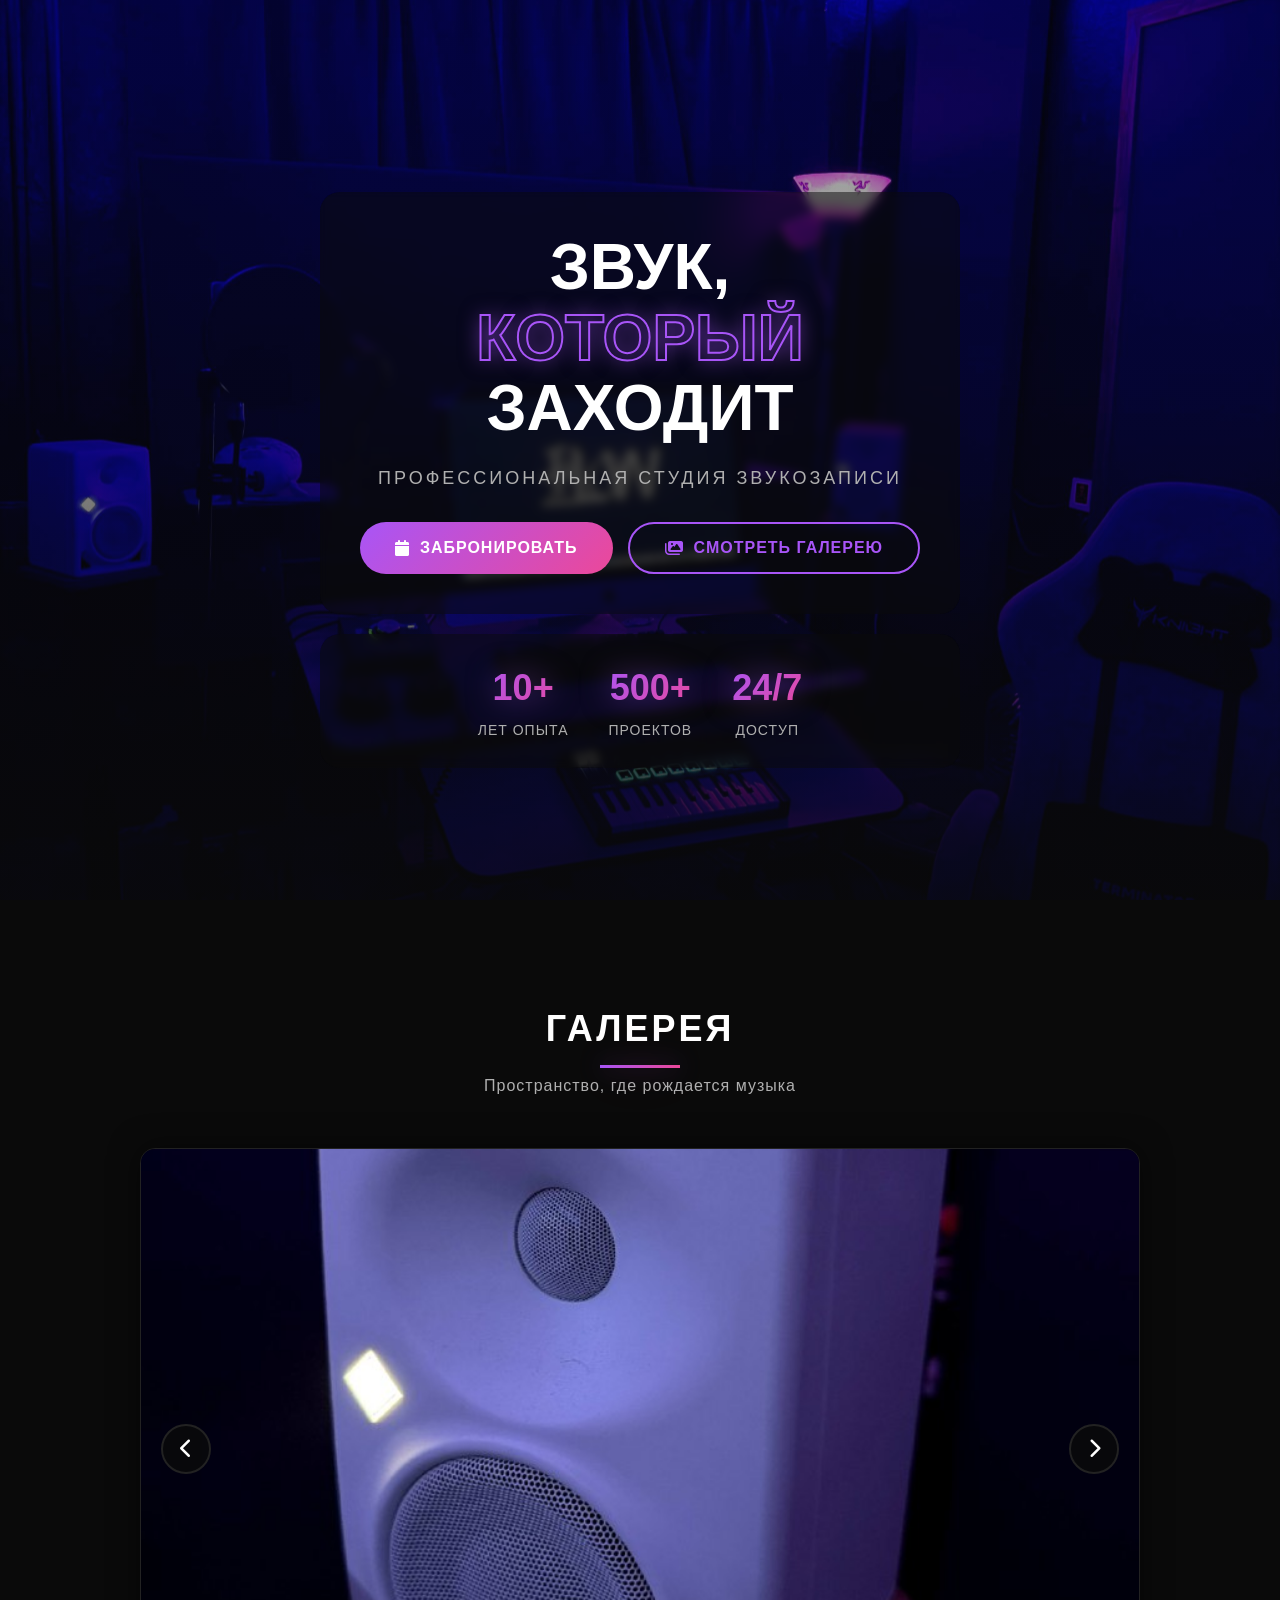
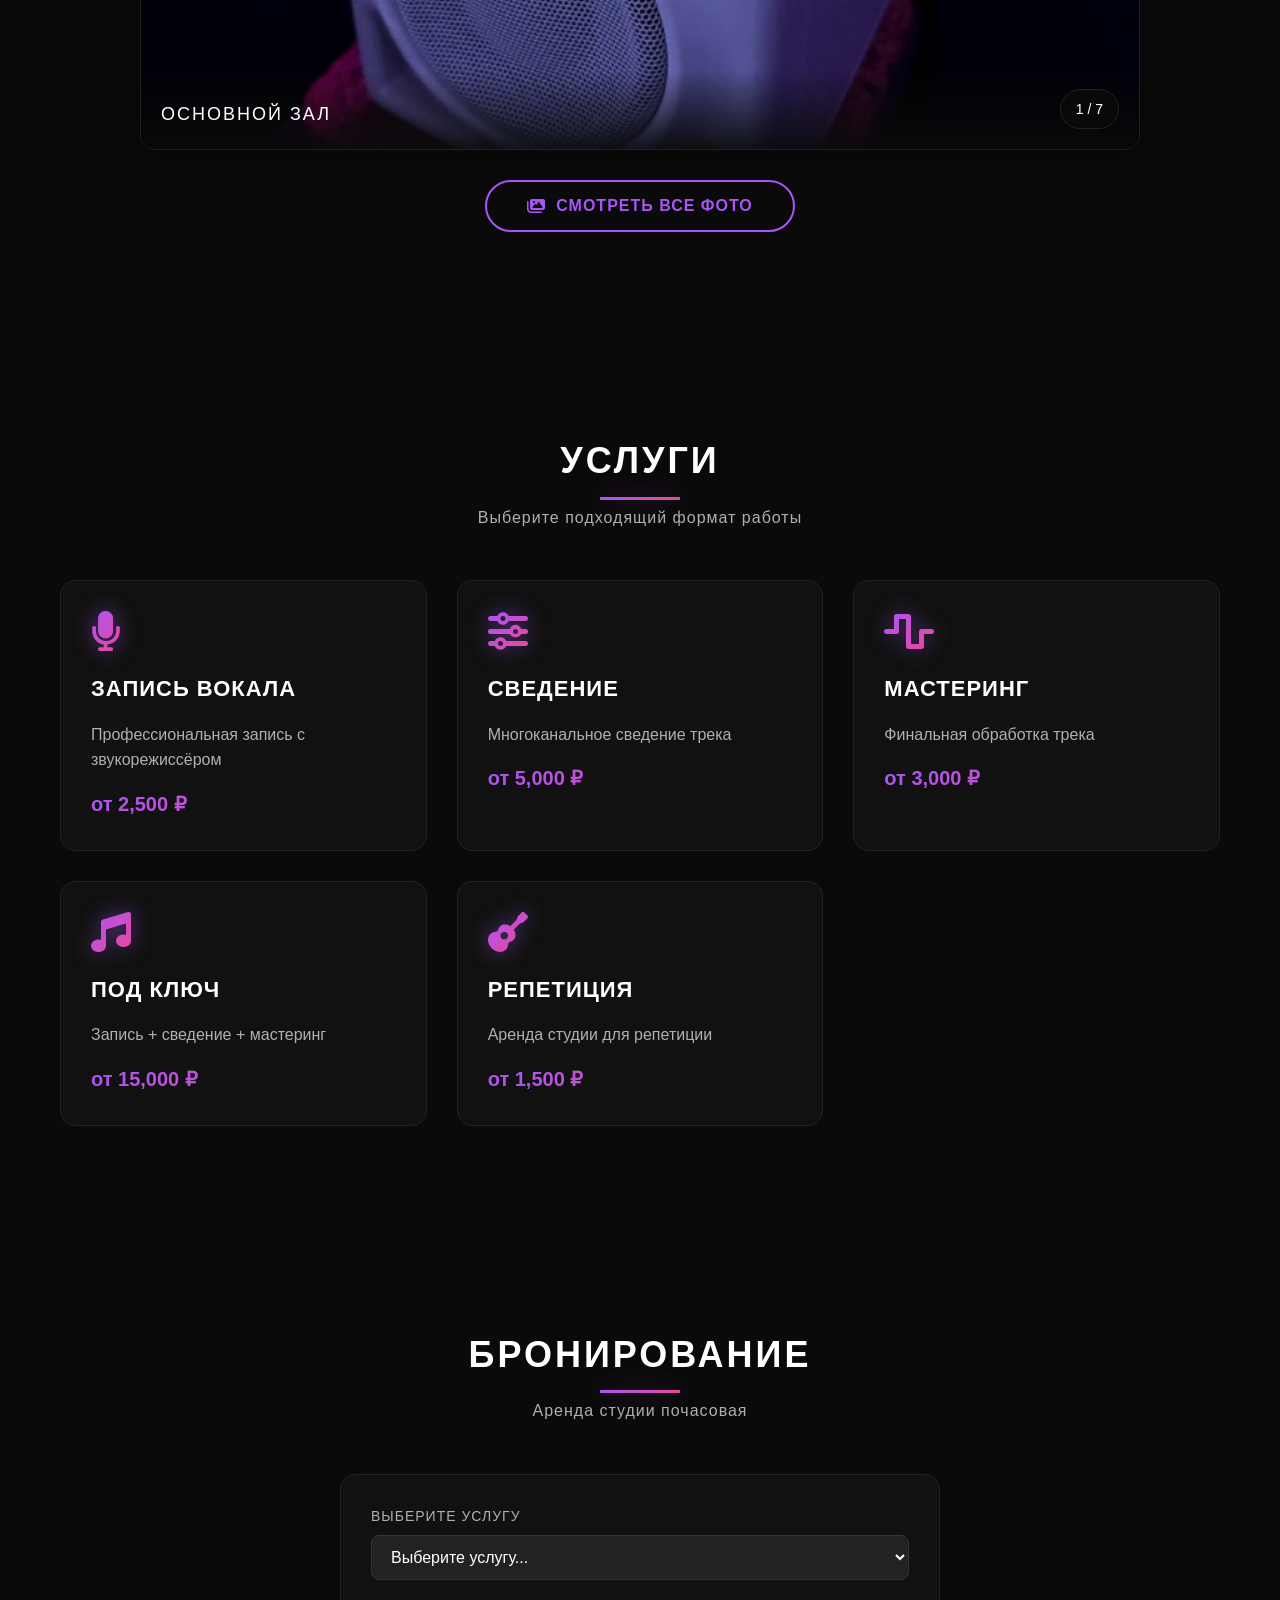
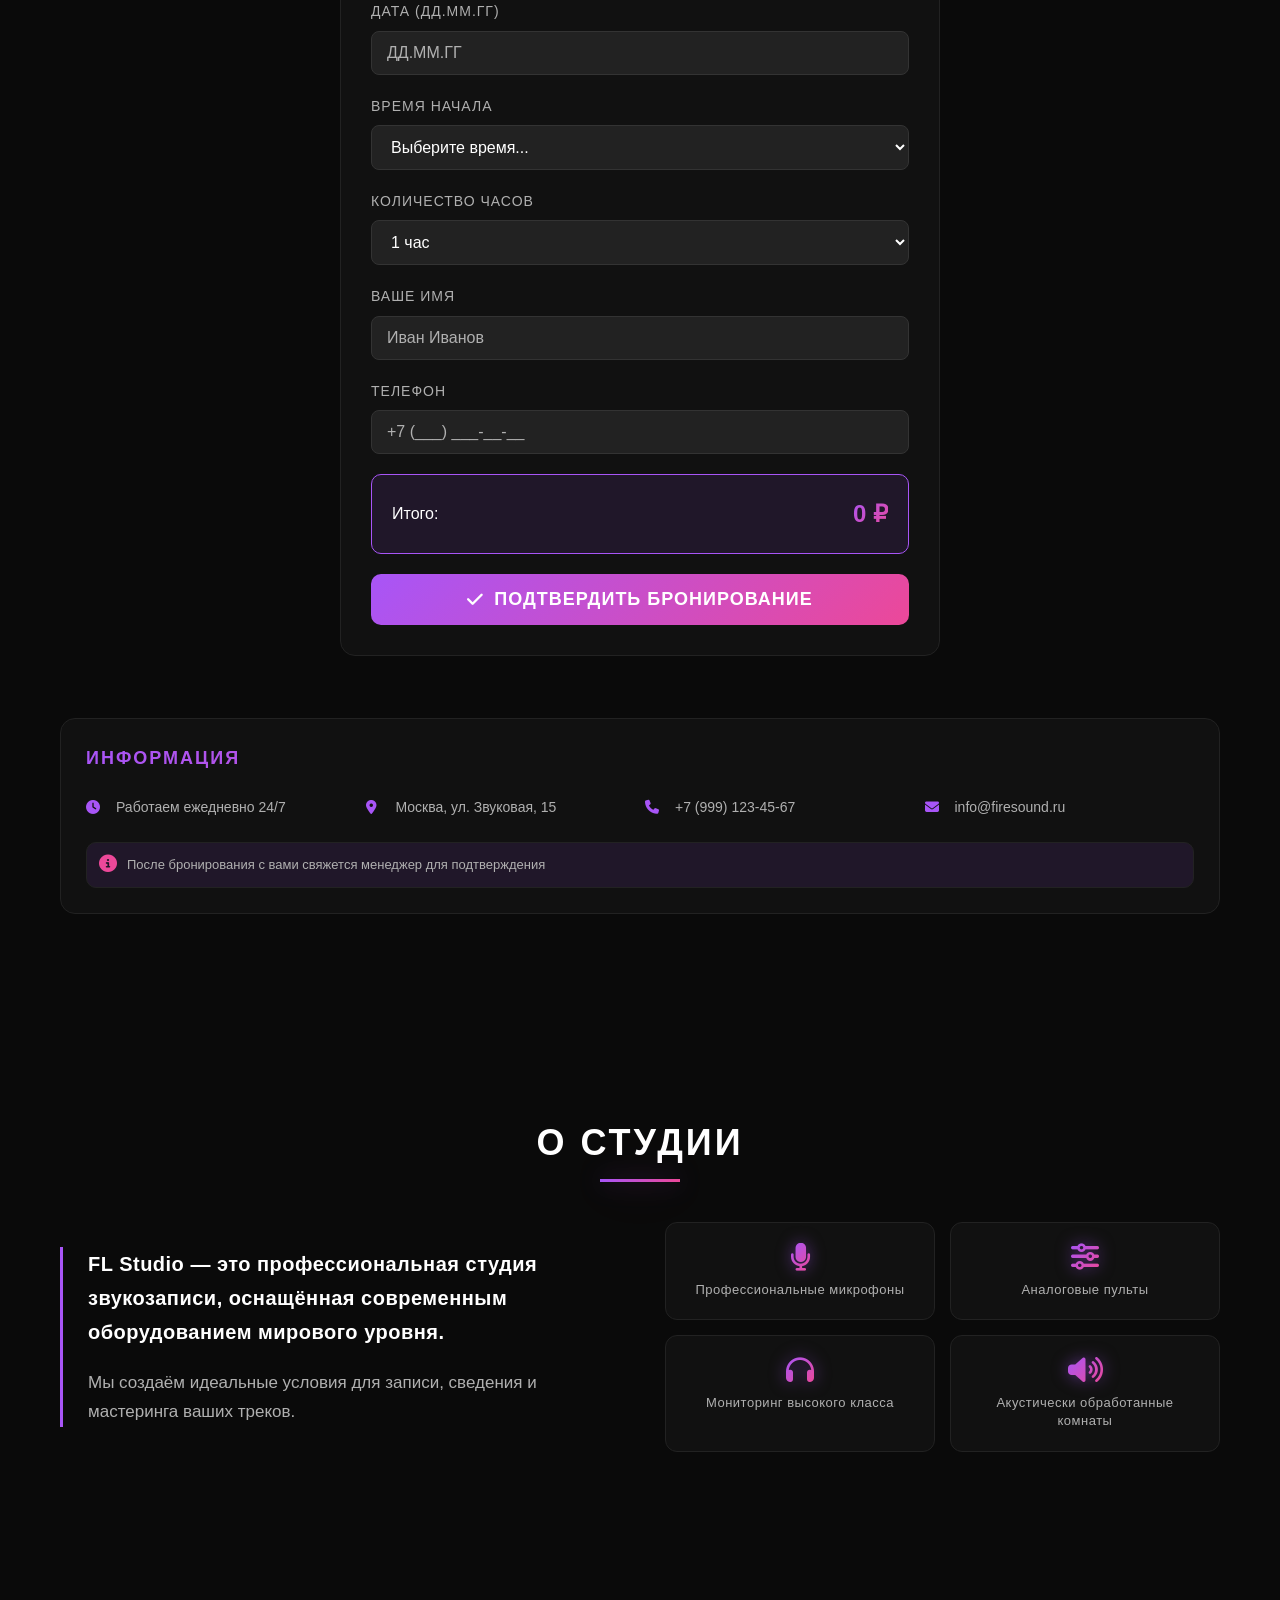
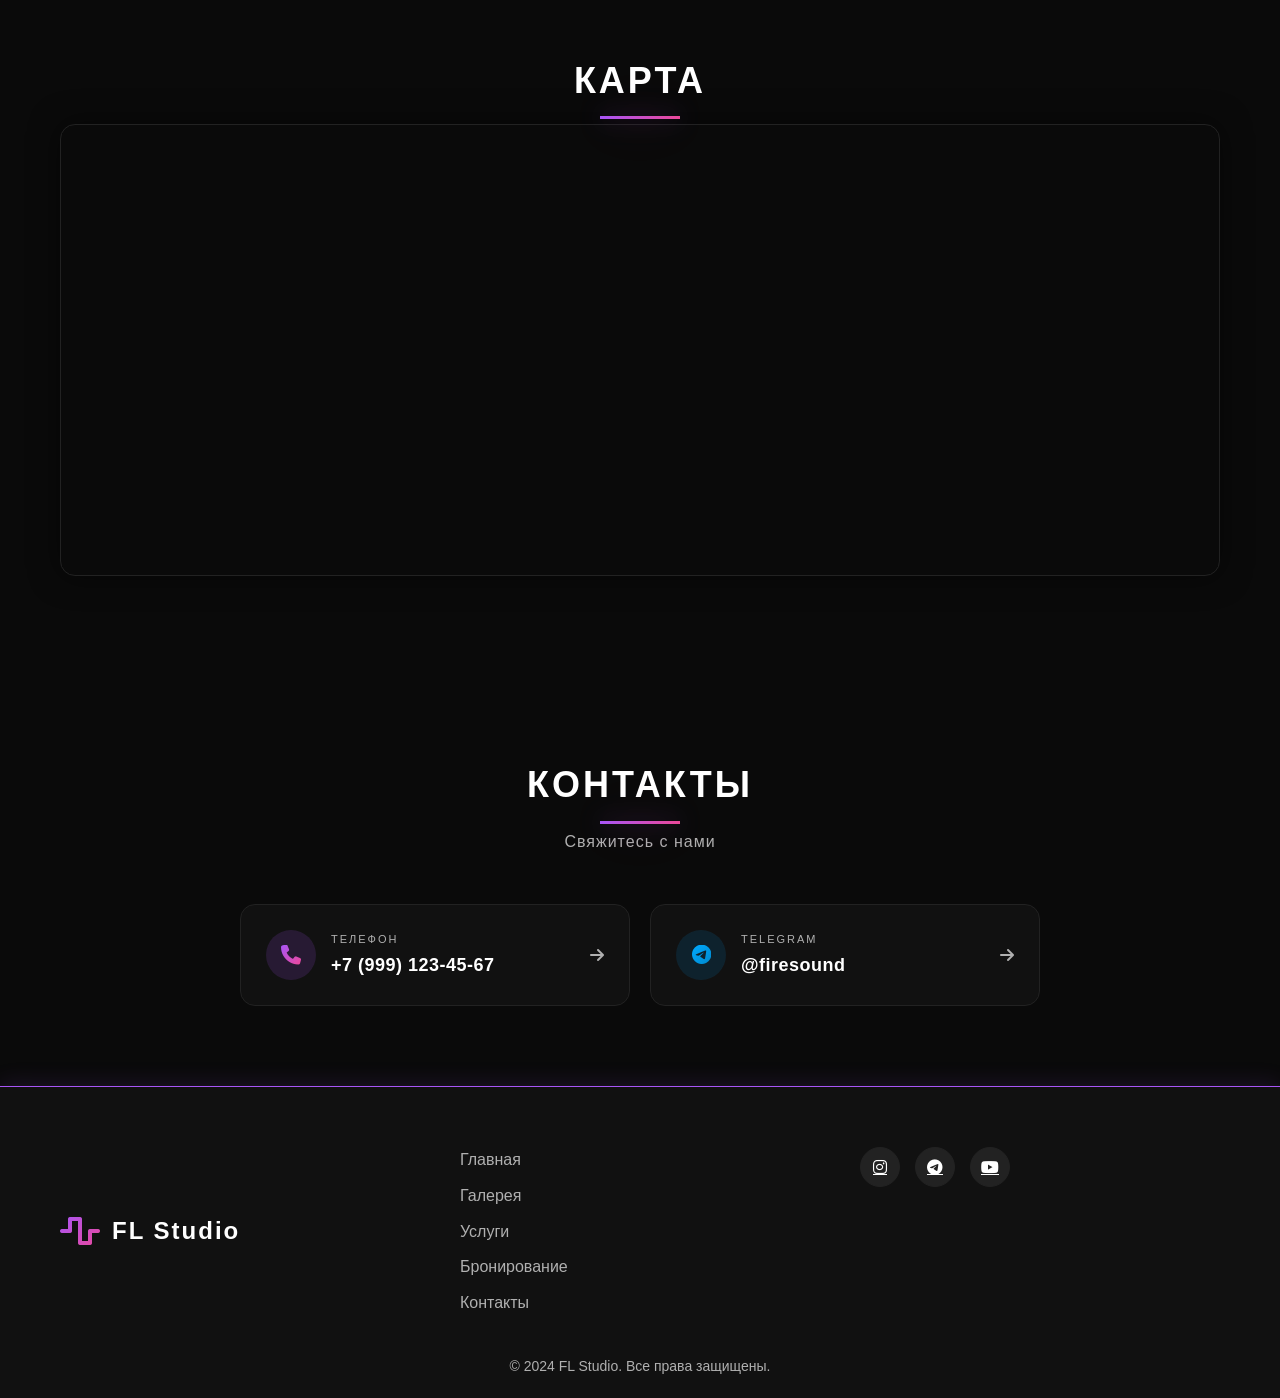
==== index.html @ ad552929 "Sep 5, 2026, 12:49 PM" ====
<!doctype html>
<html lang="ru">
  <head>
    <meta charset="UTF-8" />
    <meta
      name="viewport"
      content="width=device-width, initial-scale=1.0, maximum-scale=1.0, user-scalable=no"
    />
    <title>FL Studio — Студия звукозаписи</title>

    <!-- Font Awesome -->
    <link
      rel="stylesheet"
      href="https://cdnjs.cloudflare.com/ajax/libs/font-awesome/6.5.1/css/all.min.css"
    />

    <link rel="preconnect" href="https://fonts.googleapis.com" />
    <link rel="preconnect" href="https://fonts.gstatic.com" crossorigin />
    <link
      href="https://fonts.googleapis.com/css2?family=Russo+One&display=swap"
      rel="stylesheet"
    />

    <!-- Styles -->
    <link rel="stylesheet" href="css/style.css" />

    <!-- Telegram Web App -->
    <script>
      (function () {
        const script = document.createElement("script");
        script.src = "js/telegram-web-app.js";
        script.onerror = function () {
          const fallback = document.createElement("script");
          fallback.src = "https://telegram.org/js/telegram-web-app.js";
          document.head.appendChild(fallback);
        };
        document.head.appendChild(script);
      })();
    </script>
  </head>
  <body>
    <!-- Фоновый слой -->
    <div class="bg-layer" aria-hidden="true">
      <div class="bg-circle-purple"></div>
      <div class="bg-circle-pink"></div>
      <div class="bg-circle-cyan"></div>
      <div class="bg-ring"></div>
      <div class="bg-dot bg-dot-1"></div>
      <div class="bg-dot bg-dot-2"></div>
      <div class="bg-dot bg-dot-3"></div>
      <div class="bg-dot bg-dot-4"></div>
      <div class="bg-dot bg-dot-5"></div>
    </div>

    <section class="hero" id="hero">
      <div class="hero-bg"></div>
      <div class="hero-overlay"></div>

      <div class="hero-wrapper">
        <!-- ← новый контейнер -->
        <div class="hero-content">
          <h1 class="hero-title">
            <span>ЗВУК,</span>
            <span class="outline">КОТОРЫЙ</span>
            <span>ЗАХОДИТ</span>
          </h1>
          <p class="hero-subtitle">Профессиональная студия звукозаписи</p>
          <div class="hero-buttons">
            <button class="btn-primary" onclick="scrollToBooking()">
              <i class="fas fa-calendar"></i> Забронировать
            </button>
            <button class="btn-outline" onclick="scrollToGallery()">
              <i class="fas fa-images"></i> Смотреть галерею
            </button>
          </div>
        </div>

        <div class="hero-stats">
          <div class="stat">
            <span class="stat-number">10+</span>
            <span class="stat-label">лет опыта</span>
          </div>
          <div class="stat">
            <span class="stat-number">500+</span>
            <span class="stat-label">проектов</span>
          </div>
          <div class="stat">
            <span class="stat-number">24/7</span>
            <span class="stat-label">доступ</span>
          </div>
        </div>
      </div>
    </section>

    <!-- Gallery Section -->
    <section class="gallery" id="gallery">
      <div class="container">
        <h2 class="section-title">ГАЛЕРЕЯ</h2>
        <p class="section-subtitle">Пространство, где рождается музыка</p>

        <div class="gallery-slider">
          <button
            class="gallery-slider-btn prev"
            onclick="changeGalleryImage(-1)"
          >
            <i class="fas fa-chevron-left"></i>
          </button>

          <div class="gallery-slider-image" id="gallerySliderImage">
            <img
              src="images/studio-1.jpg"
              alt="Студия"
              id="galleryImage"
              onclick="openPhotoModal()"
            />
            <div class="gallery-slider-overlay">
              <span id="galleryImageTitle">Основной зал</span>
            </div>
          </div>

          <button
            class="gallery-slider-btn next"
            onclick="changeGalleryImage(1)"
          >
            <i class="fas fa-chevron-right"></i>
          </button>

          <div class="gallery-slider-counter" id="galleryCounter">1 / 10</div>
        </div>

        <button class="btn-view-all" onclick="openAllPhotos()">
          <i class="fas fa-images"></i> Смотреть все фото
        </button>
      </div>
    </section>

    <!-- All Photos Modal -->
    <div class="all-photos-modal" id="allPhotosModal">
      <div class="all-photos-content">
        <div class="all-photos-header">
          <h2>Все фото</h2>
          <button class="all-photos-close" onclick="closeAllPhotos()">
            <i class="fas fa-times"></i>
          </button>
        </div>
        <div class="all-photos-grid" id="allPhotosGrid">
          <!-- Заполняется JavaScript -->
        </div>
      </div>
    </div>

    <!-- Services Section -->
    <section class="services" id="services">
      <div class="container">
        <h2 class="section-title">УСЛУГИ</h2>
        <p class="section-subtitle">Выберите подходящий формат работы</p>

        <div class="services-grid" id="servicesGrid">
          <!-- Заполняется JavaScript -->
        </div>
      </div>
    </section>

    <!-- Booking Section -->
    <section class="booking" id="booking">
      <div class="container">
        <h2 class="section-title">БРОНИРОВАНИЕ</h2>
        <p class="section-subtitle">Аренда студии почасовая</p>

        <div class="booking-wrapper" id="bookingWrapper">
          <!-- Форма бронирования -->
          <div class="booking-form" id="bookingForm">
            <div class="form-group">
              <label>Выберите услугу</label>
              <select id="serviceSelect" onchange="onServiceSelect()">
                <option value="">Выберите услугу...</option>
                <option value="recording">Запись вокала — 2 500 ₽/час</option>
                <option value="mixing">Сведение — 5 000 ₽</option>
                <option value="mastering">Мастеринг — 3 000 ₽</option>
                <option value="full">Под ключ — от 15 000 ₽</option>
                <option value="rehearsal">Репетиция — 1 500 ₽/час</option>
              </select>
            </div>

            <div class="form-group">
              <label>Дата (ДД.ММ.ГГ)</label>
              <input
                type="text"
                id="bookingDate"
                placeholder="ДД.ММ.ГГ"
                maxlength="10"
                oninput="formatDateInput(this)"
              />
            </div>

            <div class="form-group">
              <label>Время начала</label>
              <select id="timeSelect">
                <option value="">Выберите время...</option>
              </select>
            </div>

            <div class="form-group">
              <label>Количество часов</label>
              <select id="hoursSelect" onchange="updatePrice()">
                <option value="1">1 час</option>
                <option value="2">2 часа</option>
                <option value="3">3 часа</option>
                <option value="4">4 часа</option>
                <option value="5">5 часов</option>
                <option value="6">6 часов</option>
                <option value="8">8 часов</option>
                <option value="10">10 часов</option>
                <option value="12">12 часов</option>
              </select>
            </div>

            <div class="form-group">
              <label>Ваше имя</label>
              <input type="text" id="userName" placeholder="Иван Иванов" />
            </div>

            <div class="form-group">
              <label>Телефон</label>
              <input
                type="tel"
                id="userPhone"
                placeholder="+7 (___) ___-__-__"
              />
            </div>

            <div class="price-summary" id="priceSummary">
              <span>Итого:</span>
              <strong id="totalPrice">0 ₽</strong>
            </div>

            <button class="btn-book" onclick="submitBooking()">
              <i class="fas fa-check"></i> Подтвердить бронирование
            </button>
          </div>

          <!-- Календарь (появляется после выбора услуги) -->
          <div class="calendar-wrapper" id="calendarWrapper">
            <div class="calendar-header">
              <button class="calendar-nav" onclick="changeMonth(-1)">
                <i class="fas fa-chevron-left"></i>
              </button>
              <h3 id="calendarMonthYear">Август 2026</h3>
              <button class="calendar-nav" onclick="changeMonth(1)">
                <i class="fas fa-chevron-right"></i>
              </button>
            </div>

            <div class="calendar-weekdays">
              <span>Пн</span>
              <span>Вт</span>
              <span>Ср</span>
              <span>Чт</span>
              <span>Пт</span>
              <span>Сб</span>
              <span>Вс</span>
            </div>

            <div class="calendar-days" id="calendarDays">
              <!-- Заполняется JavaScript -->
            </div>
          </div>
        </div>

        <!-- Блок информации -->
        <div class="booking-info" id="bookingInfo">
          <h3>Информация</h3>
          <ul>
            <li><i class="fas fa-clock"></i> Работаем ежедневно 24/7</li>
            <li>
              <i class="fas fa-map-marker-alt"></i> Москва, ул. Звуковая, 15
            </li>
            <li><i class="fas fa-phone"></i> +7 (999) 123-45-67</li>
            <li><i class="fas fa-envelope"></i> info@firesound.ru</li>
          </ul>
          <div class="booking-info-note">
            <i class="fas fa-info-circle"></i>
            <p>После бронирования с вами свяжется менеджер для подтверждения</p>
          </div>
        </div>
      </div>
    </section>

    <!-- About Section -->
    <section class="about" id="about">
      <div class="container">
        <h2 class="section-title">О СТУДИИ</h2>
        <div class="about-content">
          <div class="about-text">
            <p>
              FL Studio — это профессиональная студия звукозаписи, оснащённая
              современным оборудованием мирового уровня.
            </p>
            <p>
              Мы создаём идеальные условия для записи, сведения и мастеринга
              ваших треков.
            </p>
          </div>
          <div class="about-features">
            <div class="feature">
              <i class="fas fa-microphone"></i>
              <span>Профессиональные микрофоны</span>
            </div>
            <div class="feature">
              <i class="fas fa-sliders"></i>
              <span>Аналоговые пульты</span>
            </div>
            <div class="feature">
              <i class="fas fa-headphones"></i>
              <span>Мониторинг высокого класса</span>
            </div>
            <div class="feature">
              <i class="fas fa-volume-up"></i>
              <span>Акустически обработанные комнаты</span>
            </div>
          </div>
        </div>
      </div>
    </section>

    <!-- Map Section -->
    <section class="map" id="map">
      <div class="container">
        <h2 class="section-title">КАРТА</h2>
        <div class="map-wrapper">
          <div class="map-container">
            <!-- Вставь сюда код из конструктора -->
            <iframe
              src="https://yandex.ru/map-widget/v1/?um=constructor%3Aae60f981a2c749c8354a4d79823571d4148a1af4ce5c24639e861c8b1c67a195&amp;source=constructor"
              width="500"
              height="400"
              frameborder="0"
            ></iframe>
          </div>
        </div>
      </div>
    </section>

    <!-- Contacts Section -->
    <section class="contacts" id="contacts">
      <div class="container">
        <h2 class="section-title">КОНТАКТЫ</h2>
        <p class="section-subtitle">Свяжитесь с нами</p>

        <div class="contacts-grid">
          <a href="tel:+79991234567" class="contact-card">
            <div class="contact-icon">
              <i class="fas fa-phone"></i>
            </div>
            <div class="contact-info">
              <span class="contact-label">Телефон</span>
              <span class="contact-value">+7 (999) 123-45-67</span>
            </div>
            <i class="fas fa-arrow-right contact-arrow"></i>
          </a>

          <a href="https://t.me/firesound" target="_blank" class="contact-card">
            <div class="contact-icon telegram">
              <i class="fab fa-telegram-plane"></i>
            </div>
            <div class="contact-info">
              <span class="contact-label">Telegram</span>
              <span class="contact-value">@firesound</span>
            </div>
            <i class="fas fa-arrow-right contact-arrow"></i>
          </a>
        </div>
      </div>
    </section>

    <!-- Footer -->
    <footer class="footer">
      <div class="container">
        <div class="footer-content">
          <div class="footer-logo">
            <i class="fas fa-wave-square"></i>
            <span>FL Studio</span>
          </div>
          <div class="footer-links">
            <a href="#hero">Главная</a>
            <a href="#gallery">Галерея</a>
            <a href="#services">Услуги</a>
            <a href="#booking">Бронирование</a>
            <a href="#contacts">Контакты</a>
          </div>
          <div class="footer-social">
            <a href="#"><i class="fab fa-instagram"></i></a>
            <a href="#"><i class="fab fa-telegram"></i></a>
            <a href="#"><i class="fab fa-youtube"></i></a>
          </div>
        </div>
        <p class="footer-copyright">© 2024 FL Studio. Все права защищены.</p>
      </div>
    </footer>

    <!-- Photo Modal -->
    <div class="photo-modal" id="photoModal" onclick="closePhotoModal()">
      <span class="photo-modal-close" onclick="closePhotoModal()">&times;</span>
      <img src="" alt="Фото" id="modalImage" />
      <button
        class="photo-modal-nav prev"
        onclick="
          event.stopPropagation();
          changeModalImage(-1);
        "
      >
        <i class="fas fa-chevron-left"></i>
      </button>
      <button
        class="photo-modal-nav next"
        onclick="
          event.stopPropagation();
          changeModalImage(1);
        "
      >
        <i class="fas fa-chevron-right"></i>
      </button>
      <div class="photo-modal-counter" id="modalCounter">1 / 10</div>
    </div>

    <!-- Scripts -->
    <script src="js/telegram.js"></script>
    <script src="js/gallery.js"></script>
    <script src="js/booking.js"></script>
  </body>
</html>
---- css/style.css ----
/* ===== Базовые стили ===== */
:root {
  --black: #0a0a0a;
  --dark: #111111;
  --dark-gray: #1a1a1a;
  --medium-gray: #222222;
  --light-gray: #b0b0b0;
  --white: #ffffff;
  --accent-purple: #a855f7;
  --accent-pink: #ec4899;
  --accent-dark: #9333ea;
  --neon-purple-glow: 0 0 20px rgba(168, 85, 247, 0.5);
  --neon-pink-glow: 0 0 20px rgba(236, 72, 153, 0.5);
  --neon-mixed-glow:
    0 0 25px rgba(168, 85, 247, 0.4), 0 0 50px rgba(236, 72, 153, 0.3);
  --transition: 0.3s;
}

* {
  margin: 0;
  padding: 0;
  box-sizing: border-box;
}

body {
  font-family:
    "Inter",
    "Manrope",
    -apple-system,
    BlinkMacSystemFont,
    "Segoe UI",
    sans-serif;
  background: var(--black);
  color: var(--white);
  line-height: 1.6;
  overflow-x: hidden;
}

.container {
  max-width: 1200px;
  margin: 0 auto;
  padding: 0 20px;
}

/* ===== Фоновый слой ===== */
.bg-layer {
  position: fixed;
  inset: 0;
  z-index: -1;
  background: #0b0b0f;
  overflow: hidden;
  pointer-events: none;
}

.hero-wrapper {
    position: relative;
    z-index: 10;
}

.bg-layer::before {
  content: "";
  position: absolute;
  top: -300px;
  left: -300px;
  width: 800px;
  height: 800px;
  background: radial-gradient(
    circle,
    rgba(139, 92, 246, 0.4) 0%,
    rgba(139, 92, 246, 0.1) 40%,
    transparent 70%
  );
  filter: blur(100px);
  will-change: transform;
  animation: floatSlow 20s ease-in-out infinite;
}

.bg-layer::after {
  content: "";
  position: absolute;
  top: 50%;
  right: -200px;
  width: 600px;
  height: 600px;
  border-radius: 50%;
  border: 2px solid rgba(217, 70, 239, 0.3);
  box-shadow:
    0 0 40px rgba(217, 70, 239, 0.3),
    0 0 80px rgba(217, 70, 239, 0.2),
    inset 0 0 40px rgba(217, 70, 239, 0.1);
  filter: blur(2px);
  will-change: transform;
  animation: floatSlowReverse 25s ease-in-out infinite;
}

.bg-circle-purple {
  position: absolute;
  top: 20%;
  left: 15%;
  width: 400px;
  height: 400px;
  background: radial-gradient(
    circle,
    rgba(139, 92, 246, 0.25) 0%,
    transparent 70%
  );
  filter: blur(90px);
  will-change: transform;
  animation: floatSlow 30s ease-in-out infinite;
}

.bg-circle-pink {
  position: absolute;
  bottom: 20%;
  right: 10%;
  width: 500px;
  height: 500px;
  background: radial-gradient(
    circle,
    rgba(217, 70, 239, 0.2) 0%,
    transparent 70%
  );
  filter: blur(110px);
  will-change: transform;
  animation: floatSlowReverse 28s ease-in-out infinite;
}

.bg-circle-cyan {
  position: absolute;
  bottom: -100px;
  left: -100px;
  width: 300px;
  height: 300px;
  background: radial-gradient(
    circle,
    rgba(6, 182, 212, 0.3) 0%,
    transparent 70%
  );
  filter: blur(80px);
  will-change: transform;
  animation: floatSlow 22s ease-in-out infinite;
}

.bg-ring {
  position: absolute;
  top: 30%;
  right: 25%;
  width: 250px;
  height: 250px;
  border-radius: 50%;
  border: 1px solid rgba(139, 92, 246, 0.4);
  box-shadow:
    0 0 20px rgba(139, 92, 246, 0.4),
    0 0 60px rgba(139, 92, 246, 0.2),
    inset 0 0 20px rgba(139, 92, 246, 0.1);
  will-change: transform;
  animation: floatSlow 26s ease-in-out infinite;
}

.bg-dot {
  position: absolute;
  border-radius: 50%;
  background: rgba(255, 255, 255, 0.6);
  box-shadow: 0 0 10px rgba(139, 92, 246, 0.8);
  will-change: transform;
  animation: twinkle 4s ease-in-out infinite;
}

.bg-dot-1 {
  top: 15%;
  left: 30%;
  width: 4px;
  height: 4px;
}
.bg-dot-2 {
  top: 40%;
  left: 70%;
  width: 3px;
  height: 3px;
  animation-delay: 1s;
}
.bg-dot-3 {
  bottom: 25%;
  left: 50%;
  width: 5px;
  height: 5px;
  animation-delay: 2s;
}
.bg-dot-4 {
  top: 60%;
  left: 20%;
  width: 3px;
  height: 3px;
  animation-delay: 3s;
}
.bg-dot-5 {
  bottom: 15%;
  right: 30%;
  width: 4px;
  height: 4px;
  animation-delay: 0.5s;
}

@keyframes floatSlow {
  0%,
  100% {
    transform: translate(0, 0);
  }
  50% {
    transform: translate(30px, -20px);
  }
}

@keyframes floatSlowReverse {
  0%,
  100% {
    transform: translate(0, 0);
  }
  50% {
    transform: translate(-25px, 15px);
  }
}

@keyframes twinkle {
  0%,
  100% {
    opacity: 0.3;
    transform: scale(1);
  }
  50% {
    opacity: 1;
    transform: scale(1.5);
  }
}

/* ===== Шапка ===== */
.header {
  position: fixed;
  top: 0;
  left: 0;
  right: 0;
  z-index: 1000;
  transition: all 0.3s;
}

.header-top {
  background: var(--black);
  padding: 15px 20px;
  display: flex;
  align-items: center;
  justify-content: center;
  border-bottom: 1px solid var(--medium-gray);
}

.logo {
  display: inline-flex;
  align-items: center;
  gap: 12px;
  text-decoration: none;
  color: var(--white);
  font-size: 28px;
  font-weight: 900;
  letter-spacing: 3px;
}

.logo span {
  background: linear-gradient(135deg, var(--accent-purple), var(--accent-pink));
  -webkit-background-clip: text;
  -webkit-text-fill-color: transparent;
  background-clip: text;
}

.logo-icon i {
  color: var(--accent-purple);
  font-size: 32px;
  animation: neonPulse 2s infinite;
}

.header-bottom {
  background: var(--dark);
  padding: 10px 20px;
  border-bottom: 1px solid var(--accent-purple);
  box-shadow: var(--neon-purple-glow);
}

.header-bottom .container {
  display: flex;
  justify-content: space-between;
  align-items: center;
  gap: 20px;
}

.nav {
  display: flex;
  gap: 20px;
  flex-wrap: wrap;
  justify-content: center;
  flex: 1;
}

.nav a {
  color: var(--light-gray);
  text-decoration: none;
  font-size: 14px;
  font-weight: 600;
  text-transform: uppercase;
  letter-spacing: 1px;
  padding: 8px 15px;
  border-radius: 20px;
  transition: all 0.3s;
}

.nav a:hover {
  color: var(--accent-purple);
  background: rgba(168, 85, 247, 0.1);
  box-shadow: var(--neon-purple-glow);
}

.nav .btn-book-now {
  background: linear-gradient(135deg, var(--accent-purple), var(--accent-pink));
  color: var(--white);
  font-weight: 700;
}

.nav .btn-book-now:hover {
  background: linear-gradient(135deg, var(--accent-dark), var(--accent-pink));
  box-shadow: var(--neon-mixed-glow);
}

.burger {
  display: none;
  background: none;
  border: none;
  color: var(--white);
  font-size: 24px;
  cursor: pointer;
}

/* ===== Hero ===== */
.hero {
  min-height: 100vh;
  display: flex;
  align-items: center;
  justify-content: center;
  position: relative;
  padding: 120px 20px 60px;
  overflow: hidden;
}

.hero-bg {
  position: absolute;
  inset: 0;
  background: url("../images/hero-bg.jpg") no-repeat center center;
  background-size: cover;
  animation: heroZoom 20s ease-in-out infinite;
}

.hero-overlay {
  position: absolute;
  inset: 0;
  background: linear-gradient(
    to top,
    rgba(10, 10, 10, 0.85) 0%,
    rgba(10, 10, 10, 0.5) 50%,
    rgba(10, 10, 10, 0.3) 100%
  );
}

.hero-content {
  text-align: center;
  z-index: 10;
  position: relative;
  padding: 40px;
  background: rgba(10, 10, 10, 0.5);
  border-radius: 20px;
  backdrop-filter: blur(5px);
}

.hero-stats {
  display: flex;
  gap: 40px;
  margin-top: 20px;
  justify-content: center;
  position: relative;
  z-index: 10;
  padding: 25px 40px;
  background: rgba(10, 10, 10, 0.5);
  border-radius: 20px;
  backdrop-filter: blur(5px);
}

.hero-title {
  font-size: 64px;
  font-weight: 900;
  line-height: 1.1;
  margin-bottom: 20px;
  text-transform: uppercase;
}

.hero-title span {
  display: block;
}

.hero-title .outline {
  color: transparent;
  -webkit-text-stroke: 2px var(--accent-purple);
  text-shadow: var(--neon-purple-glow);
}

.hero-subtitle {
  font-size: 18px;
  color: var(--light-gray);
  margin-bottom: 30px;
  text-transform: uppercase;
  letter-spacing: 3px;
}

.hero-buttons {
  display: flex;
  gap: 15px;
  justify-content: center;
  flex-wrap: wrap;
}

.btn-primary,
.btn-outline {
  padding: 15px 35px;
  border: none;
  border-radius: 30px;
  cursor: pointer;
  font-size: 16px;
  font-weight: 700;
  text-transform: uppercase;
  letter-spacing: 1px;
  transition: all 0.3s;
  display: inline-flex;
  align-items: center;
  gap: 10px;
}

.btn-primary {
  background: linear-gradient(135deg, var(--accent-purple), var(--accent-pink));
  color: var(--white);
}

.btn-primary:hover {
  background: linear-gradient(135deg, var(--accent-dark), var(--accent-pink));
  transform: translateY(-3px);
  box-shadow: var(--neon-mixed-glow);
}

.btn-outline {
  background: transparent;
  border: 2px solid var(--accent-purple);
  color: var(--accent-purple);
}

.btn-outline:hover {
  background: rgba(168, 85, 247, 0.1);
  border-color: var(--accent-pink);
  color: var(--accent-pink);
  transform: translateY(-3px);
  box-shadow: var(--neon-purple-glow);
}

.stat {
  text-align: center;
}

.stat-number {
  display: block;
  font-size: 36px;
  font-weight: 900;
  background: linear-gradient(135deg, var(--accent-purple), var(--accent-pink));
  -webkit-background-clip: text;
  -webkit-text-fill-color: transparent;
  background-clip: text;
  filter: drop-shadow(0 0 15px rgba(168, 85, 247, 0.5));
}

.stat-label {
  font-size: 14px;
  color: var(--light-gray);
  text-transform: uppercase;
  letter-spacing: 1px;
}

/* ===== Секции ===== */
section {
  padding: 100px 0;
}

.section-title {
  font-size: 36px;
  text-align: center;
  margin-bottom: 15px;
  letter-spacing: 3px;
  position: relative;
  text-transform: uppercase;
}

.section-title::after {
  content: "";
  position: absolute;
  bottom: -10px;
  left: 50%;
  transform: translateX(-50%);
  width: 80px;
  height: 3px;
  background: linear-gradient(90deg, var(--accent-purple), var(--accent-pink));
  box-shadow: var(--neon-mixed-glow);
}

.section-subtitle {
  text-align: center;
  color: var(--light-gray);
  margin-bottom: 50px;
  font-size: 16px;
  letter-spacing: 1px;
}

/* ===== Галерея ===== */
.gallery-slider {
  position: relative;
  max-width: 1000px;
  margin: 0 auto;
  border-radius: 15px;
  overflow: hidden;
  border: 1px solid var(--medium-gray);
  box-shadow: 0 0 30px rgba(0, 0, 0, 0.5);
}

.gallery-slider-image {
  position: relative;
  width: 100%;
  height: 600px;
  cursor: zoom-in;
  overflow: hidden;
}

.gallery-slider-image img {
  width: 100%;
  height: 100%;
  object-fit: cover;
  transition:
    opacity 0.15s ease,
    transform 0.15s ease;
}

.gallery-slider-image img.fade-out {
  opacity: 0;
  transform: scale(0.97);
}

.gallery-slider-image img.fade-in {
  opacity: 1;
  transform: scale(1);
}

.gallery-slider-overlay {
  position: absolute;
  bottom: 0;
  left: 0;
  right: 0;
  background: linear-gradient(transparent, rgba(10, 10, 10, 0.9));
  padding: 30px 20px 20px;
}

.gallery-slider-overlay span {
  color: var(--white);
  font-size: 18px;
  letter-spacing: 2px;
  text-transform: uppercase;
}

.gallery-slider-btn {
  position: absolute;
  top: 50%;
  transform: translateY(-50%);
  background: rgba(10, 10, 10, 0.8);
  border: 2px solid var(--medium-gray);
  color: var(--white);
  width: 50px;
  height: 50px;
  border-radius: 50%;
  cursor: pointer;
  font-size: 20px;
  transition: all 0.3s;
  z-index: 10;
  display: flex;
  align-items: center;
  justify-content: center;
}

.gallery-slider-btn:hover {
  background: linear-gradient(135deg, var(--accent-purple), var(--accent-pink));
  color: var(--white);
  border-color: transparent;
  box-shadow: var(--neon-mixed-glow);
}

.gallery-slider-btn.prev {
  left: 20px;
}
.gallery-slider-btn.next {
  right: 20px;
}

.gallery-slider-counter {
  position: absolute;
  bottom: 20px;
  right: 20px;
  background: rgba(10, 10, 10, 0.8);
  color: var(--white);
  padding: 8px 15px;
  border-radius: 20px;
  font-size: 14px;
  border: 1px solid var(--medium-gray);
}

.btn-view-all {
  display: flex;
  margin: 30px auto 0;
  padding: 15px 40px;
  background: transparent;
  border: 2px solid var(--accent-purple);
  color: var(--accent-purple);
  border-radius: 30px;
  cursor: pointer;
  font-size: 16px;
  font-weight: 700;
  text-transform: uppercase;
  letter-spacing: 1px;
  transition: all 0.3s;
  align-items: center;
  gap: 10px;
}

.btn-view-all:hover {
  background: rgba(168, 85, 247, 0.1);
  border-color: var(--accent-pink);
  color: var(--accent-pink);
  box-shadow: var(--neon-purple-glow);
  transform: translateY(-3px);
}

/* ===== Модалка всех фото ===== */
.all-photos-modal {
  display: none;
  position: fixed;
  inset: 0;
  background: rgba(10, 10, 10, 0.95);
  z-index: 3000;
  padding: 40px 20px;
  overflow-y: auto;
}

.all-photos-modal.active {
  display: block;
}

.all-photos-content {
  max-width: 1200px;
  margin: 0 auto;
}

.all-photos-header {
  display: flex;
  justify-content: space-between;
  align-items: center;
  margin-bottom: 30px;
}

.all-photos-header h2 {
  font-size: 28px;
  letter-spacing: 2px;
  text-transform: uppercase;
}

.all-photos-close {
  background: none;
  border: none;
  color: var(--white);
  font-size: 30px;
  cursor: pointer;
  transition: all 0.3s;
  width: 50px;
  height: 50px;
  border-radius: 50%;
  display: flex;
  align-items: center;
  justify-content: center;
}

.all-photos-close:hover {
  background: linear-gradient(135deg, var(--accent-purple), var(--accent-pink));
  color: var(--white);
  box-shadow: var(--neon-mixed-glow);
}

.all-photos-grid {
  display: grid;
  grid-template-columns: repeat(auto-fill, minmax(250px, 1fr));
  gap: 15px;
}

.all-photos-grid .gallery-item {
  aspect-ratio: 1;
  border-radius: 10px;
  overflow: hidden;
  cursor: pointer;
  position: relative;
  border: 1px solid var(--medium-gray);
}

.all-photos-grid .gallery-item img {
  width: 100%;
  height: 100%;
  object-fit: cover;
  transition: all 0.3s;
}

.all-photos-grid .gallery-item:hover img {
  transform: scale(1.1);
}

/* ===== Услуги ===== */
.services-grid {
  display: grid;
  grid-template-columns: repeat(auto-fit, minmax(280px, 1fr));
  gap: 30px;
}

.service-card {
  background: var(--dark);
  padding: 30px;
  border-radius: 15px;
  border: 1px solid var(--medium-gray);
  transition: all 0.3s;
  cursor: pointer;
  position: relative;
  overflow: hidden;
}

.service-card::before {
  content: "";
  position: absolute;
  top: 0;
  left: -100%;
  width: 100%;
  height: 2px;
  background: linear-gradient(90deg, var(--accent-purple), var(--accent-pink));
  transition: left 0.5s;
}

.service-card:hover::before {
  left: 0;
}

.service-card:hover {
  transform: translateY(-10px);
  border-color: var(--accent-purple);
  box-shadow: var(--neon-purple-glow);
}

.service-card i {
  font-size: 40px;
  background: linear-gradient(135deg, var(--accent-purple), var(--accent-pink));
  -webkit-background-clip: text;
  -webkit-text-fill-color: transparent;
  background-clip: text;
  margin-bottom: 20px;
  filter: drop-shadow(0 0 10px rgba(168, 85, 247, 0.5));
}

.service-card h3 {
  font-size: 22px;
  margin-bottom: 15px;
  text-transform: uppercase;
  letter-spacing: 1px;
}

.service-card p {
  color: var(--light-gray);
  margin-bottom: 15px;
}

.service-card .price {
  font-size: 20px;
  background: linear-gradient(135deg, var(--accent-purple), var(--accent-pink));
  -webkit-background-clip: text;
  -webkit-text-fill-color: transparent;
  background-clip: text;
  font-weight: 700;
}

/* ===== Бронирование ===== */
.booking-wrapper {
  display: grid;
  grid-template-columns: 1fr;
  gap: 30px;
  max-width: 600px;
  margin: 0 auto;
  transition: all 0.6s cubic-bezier(0.4, 0, 0.2, 1);
}

.booking-wrapper.has-calendar {
  grid-template-columns: 1fr 1fr;
  max-width: 1000px;
  gap: 30px;
}

.booking-form {
  background: var(--dark);
  padding: 30px;
  border-radius: 15px;
  border: 1px solid var(--medium-gray);
  transition: all 0.6s cubic-bezier(0.4, 0, 0.2, 1);
  transform: translateX(0);
  min-width: 0;
}

.booking-wrapper.has-calendar .booking-form {
  transform: translateX(-15px);
  animation: formSlideLeft 0.6s cubic-bezier(0.4, 0, 0.2, 1);
}

.form-group {
  margin-bottom: 20px;
}

.form-group label {
  display: block;
  margin-bottom: 8px;
  color: var(--light-gray);
  font-size: 14px;
  text-transform: uppercase;
  letter-spacing: 1px;
}

.form-group input,
.form-group select {
  width: 100%;
  padding: 12px 15px;
  background: var(--medium-gray);
  border: 1px solid #333;
  color: var(--white);
  border-radius: 8px;
  font-size: 16px;
  transition: all 0.3s;
}

.form-group input:focus,
.form-group select:focus {
  outline: none;
  border-color: var(--accent-purple);
  box-shadow: 0 0 15px rgba(168, 85, 247, 0.3);
}

.form-group input::placeholder {
  color: var(--light-gray);
}

.price-summary {
  display: flex;
  justify-content: space-between;
  align-items: center;
  padding: 20px;
  background: rgba(168, 85, 247, 0.1);
  border-radius: 10px;
  margin: 20px 0;
  border: 1px solid var(--accent-purple);
}

.price-summary strong {
  font-size: 24px;
  background: linear-gradient(135deg, var(--accent-purple), var(--accent-pink));
  -webkit-background-clip: text;
  -webkit-text-fill-color: transparent;
  background-clip: text;
}

.btn-book {
  width: 100%;
  padding: 15px;
  background: linear-gradient(135deg, var(--accent-purple), var(--accent-pink));
  color: var(--white);
  border: none;
  border-radius: 10px;
  font-size: 18px;
  font-weight: 700;
  cursor: pointer;
  transition: all 0.3s;
  display: flex;
  align-items: center;
  justify-content: center;
  gap: 10px;
  text-transform: uppercase;
  letter-spacing: 1px;
}

.btn-book:hover {
  background: linear-gradient(135deg, var(--accent-dark), var(--accent-pink));
  box-shadow: var(--neon-mixed-glow);
  transform: translateY(-3px);
}

/* ===== Календарь ===== */
.calendar-wrapper {
  background: var(--dark);
  border-radius: 15px;
  border: 1px solid var(--medium-gray);
  opacity: 0;
  transform: translateX(50px);
  transition: all 0.6s cubic-bezier(0.4, 0, 0.2, 1);
  pointer-events: none;
  max-height: 0;
  overflow: hidden;
  padding: 0;
}

.booking-wrapper.has-calendar .calendar-wrapper {
  opacity: 1;
  transform: translateX(0);
  pointer-events: auto;
  max-height: 600px;
  padding: 25px;
  animation: calendarSlideIn 0.6s cubic-bezier(0.4, 0, 0.2, 1);
}

.calendar-header {
  display: flex;
  justify-content: space-between;
  align-items: center;
  margin-bottom: 20px;
}

.calendar-header h3 {
  font-size: 18px;
  letter-spacing: 1px;
  text-transform: uppercase;
  color: var(--white);
}

.calendar-nav {
  width: 35px;
  height: 35px;
  background: var(--medium-gray);
  border: 1px solid #333;
  color: var(--white);
  border-radius: 50%;
  cursor: pointer;
  display: flex;
  align-items: center;
  justify-content: center;
  transition: all 0.3s;
  font-size: 14px;
}

.calendar-nav:hover {
  background: var(--accent-purple);
  border-color: var(--accent-purple);
  box-shadow: var(--neon-purple-glow);
}

.calendar-weekdays {
  display: grid;
  grid-template-columns: repeat(7, 1fr);
  gap: 5px;
  margin-bottom: 10px;
}

.calendar-weekdays span {
  text-align: center;
  font-size: 12px;
  color: var(--light-gray);
  text-transform: uppercase;
  font-weight: 700;
  padding: 5px;
}

.calendar-days {
  display: grid;
  grid-template-columns: repeat(7, 1fr);
  gap: 5px;
}

.calendar-day {
  aspect-ratio: 1;
  display: flex;
  align-items: center;
  justify-content: center;
  cursor: pointer;
  border-radius: 8px;
  font-size: 14px;
  color: var(--white);
  background: var(--medium-gray);
  border: 1px solid transparent;
  transition: all 0.2s;
  position: relative;
}

.calendar-day:hover:not(.disabled):not(.empty) {
  background: rgba(168, 85, 247, 0.2);
  border-color: var(--accent-purple);
}

.calendar-day.disabled {
  opacity: 0.3;
  cursor: not-allowed;
  background: var(--dark-gray);
}

.calendar-day.empty {
  background: transparent;
  cursor: default;
}

.calendar-day.today {
  border-color: var(--accent-pink);
  box-shadow: var(--neon-pink-glow);
}

.calendar-day.selected {
  background: linear-gradient(135deg, var(--accent-purple), var(--accent-pink));
  color: var(--white);
  font-weight: 700;
  box-shadow: var(--neon-mixed-glow);
}

@keyframes formSlideLeft {
  from {
    transform: translateX(0);
  }
  to {
    transform: translateX(-15px);
  }
}

@keyframes calendarSlideIn {
  from {
    transform: translateX(50px);
    opacity: 0;
  }
  to {
    transform: translateX(0);
    opacity: 1;
  }
}

/* ===== Блок информации ===== */
.booking-info {
  background: var(--dark);
  padding: 25px;
  border-radius: 15px;
  border: 1px solid var(--medium-gray);
  margin-top: 30px;
}

.booking-info h3 {
  margin-bottom: 15px;
  background: linear-gradient(135deg, var(--accent-purple), var(--accent-pink));
  -webkit-background-clip: text;
  -webkit-text-fill-color: transparent;
  background-clip: text;
  text-transform: uppercase;
  letter-spacing: 2px;
  font-size: 18px;
}

.booking-info ul {
  list-style: none;
  display: grid;
  grid-template-columns: repeat(auto-fit, minmax(200px, 1fr));
  gap: 10px;
}

.booking-info li {
  padding: 8px 0;
  color: var(--light-gray);
  display: flex;
  align-items: center;
  gap: 10px;
  font-size: 14px;
}

.booking-info li i {
  color: var(--accent-purple);
  width: 20px;
}

.booking-info-note {
  margin-top: 15px;
  padding: 12px;
  background: rgba(168, 85, 247, 0.1);
  border-radius: 10px;
  display: flex;
  gap: 10px;
  align-items: flex-start;
  border: 1px solid var(--medium-gray);
}

.booking-info-note i {
  color: var(--accent-pink);
  font-size: 18px;
}

.booking-info-note p {
  font-size: 13px;
  color: var(--light-gray);
}

/* ===== О студии ===== */
.about-content {
  display: grid;
  grid-template-columns: 1fr 1fr;
  gap: 50px;
  align-items: center;
  margin-top: 50px;
}

.about-text {
  position: relative;
  padding-left: 25px;
  border-left: 3px solid var(--accent-purple);
}

.about-text p {
  color: var(--light-gray);
  margin-bottom: 20px;
  font-size: 17px;
  line-height: 1.7;
}

.about-text p:first-child {
  color: var(--white);
  font-size: 20px;
  font-weight: 600;
  letter-spacing: 0.5px;
}

.about-text p:last-child {
  margin-bottom: 0;
}

.about-features {
  display: grid;
  grid-template-columns: repeat(2, 1fr);
  gap: 15px;
}

.feature {
  background: var(--dark);
  padding: 20px;
  border-radius: 12px;
  text-align: center;
  border: 1px solid var(--medium-gray);
  transition: all 0.3s;
  display: flex;
  flex-direction: column;
  align-items: center;
  gap: 10px;
  cursor: default;
}

.feature:hover {
  border-color: var(--accent-purple);
  box-shadow: var(--neon-purple-glow);
  transform: translateY(-5px);
}

.feature i {
  font-size: 28px;
  background: linear-gradient(135deg, var(--accent-purple), var(--accent-pink));
  -webkit-background-clip: text;
  -webkit-text-fill-color: transparent;
  background-clip: text;
  filter: drop-shadow(0 0 8px rgba(168, 85, 247, 0.5));
  transition: all 0.3s;
}

.feature:hover i {
  transform: scale(1.2);
  filter: drop-shadow(0 0 15px rgba(168, 85, 247, 0.8));
}

.feature span {
  font-size: 13px;
  color: var(--light-gray);
  letter-spacing: 0.5px;
  line-height: 1.4;
}

.map-container {
  border-radius: 15px;
  overflow: hidden;
  border: 1px solid var(--medium-gray);
  box-shadow: 0 0 30px rgba(0, 0, 0, 0.5);
  width: 100%;
}

.map-container iframe {
  width: 100%;
  height: 450px;
  display: block;
  border: none;
}

/* ===== Контакты ===== */
.contacts {
  padding: 80px 0;
  background: transparent;
}

.contacts-grid {
  display: grid;
  grid-template-columns: repeat(auto-fit, minmax(280px, 1fr));
  gap: 20px;
  max-width: 800px;
  margin: 0 auto;
}

.contact-card {
  display: flex;
  align-items: center;
  gap: 15px;
  background: var(--dark);
  padding: 25px;
  border-radius: 15px;
  border: 1px solid var(--medium-gray);
  text-decoration: none;
  transition: all 0.3s;
  position: relative;
  overflow: hidden;
}

.contact-card::before {
  content: "";
  position: absolute;
  top: 0;
  left: -100%;
  width: 100%;
  height: 2px;
  background: linear-gradient(90deg, var(--accent-purple), var(--accent-pink));
  transition: left 0.5s;
}

.contact-card:hover::before {
  left: 0;
}

.contact-card:hover {
  transform: translateY(-5px);
  border-color: var(--accent-purple);
  box-shadow: var(--neon-purple-glow);
}

.contact-icon {
  width: 50px;
  height: 50px;
  border-radius: 50%;
  background: rgba(168, 85, 247, 0.15);
  display: flex;
  align-items: center;
  justify-content: center;
  flex-shrink: 0;
  transition: all 0.3s;
}

.contact-icon i {
  font-size: 20px;
  background: linear-gradient(135deg, var(--accent-purple), var(--accent-pink));
  -webkit-background-clip: text;
  -webkit-text-fill-color: transparent;
  background-clip: text;
}

.contact-icon.telegram {
  background: rgba(0, 136, 204, 0.15);
}

.contact-icon.telegram i {
  background: linear-gradient(135deg, #00aaff, #0088cc);
  -webkit-background-clip: text;
  -webkit-text-fill-color: transparent;
  background-clip: text;
}

.contact-card:hover .contact-icon {
  transform: scale(1.1);
  box-shadow: var(--neon-purple-glow);
}

.contact-info {
  display: flex;
  flex-direction: column;
  gap: 3px;
  flex: 1;
}

.contact-label {
  font-size: 11px;
  color: var(--light-gray);
  text-transform: uppercase;
  letter-spacing: 2px;
}

.contact-value {
  font-size: 18px;
  font-weight: 700;
  color: var(--white);
  letter-spacing: 0.5px;
}

.contact-arrow {
  color: var(--light-gray);
  font-size: 16px;
  transition: all 0.3s;
}

.contact-card:hover .contact-arrow {
  color: var(--accent-purple);
  transform: translateX(5px);
}

/* ===== Футер ===== */
.footer {
  background: var(--dark);
  padding: 60px 0 20px;
  border-top: 1px solid var(--accent-purple);
  box-shadow: 0 -5px 20px rgba(168, 85, 247, 0.1);
}

.footer-content {
  display: grid;
  grid-template-columns: repeat(3, 1fr);
  gap: 40px;
  margin-bottom: 40px;
}

.footer-logo {
  display: flex;
  align-items: center;
  gap: 10px;
  font-size: 24px;
  font-weight: 900;
  letter-spacing: 2px;
}

.footer-logo i {
  background: linear-gradient(135deg, var(--accent-purple), var(--accent-pink));
  -webkit-background-clip: text;
  -webkit-text-fill-color: transparent;
  background-clip: text;
  font-size: 32px;
}

.footer-links {
  display: flex;
  flex-direction: column;
  gap: 10px;
}

.footer-links a {
  color: var(--light-gray);
  text-decoration: none;
  transition: all 0.3s;
}

.footer-links a:hover {
  color: var(--accent-purple);
  text-shadow: var(--neon-purple-glow);
}

.footer-social {
  display: flex;
  gap: 15px;
}

.footer-social a {
  width: 40px;
  height: 40px;
  border-radius: 50%;
  background: var(--medium-gray);
  display: flex;
  align-items: center;
  justify-content: center;
  color: var(--white);
  transition: all 0.3s;
  border: 1px solid var(--medium-gray);
}

.footer-social a:hover {
  background: linear-gradient(135deg, var(--accent-purple), var(--accent-pink));
  color: var(--white);
  transform: translateY(-3px);
  box-shadow: var(--neon-mixed-glow);
}

.footer-copyright {
  text-align: center;
  color: var(--light-gray);
  font-size: 14px;
}

/* ===== Модалка фото ===== */
.photo-modal {
  display: none;
  position: fixed;
  inset: 0;
  background: rgba(10, 10, 10, 0.95);
  z-index: 2000;
  align-items: center;
  justify-content: center;
  cursor: zoom-out;
}

.photo-modal.active {
  display: flex;
}

.photo-modal img {
  max-width: 90%;
  max-height: 90%;
  object-fit: contain;
  border-radius: 8px;
  animation: zoomIn 0.3s;
  transition: opacity 0.2s ease;
}

.photo-modal-close {
  position: absolute;
  top: 20px;
  right: 30px;
  color: var(--white);
  font-size: 40px;
  cursor: pointer;
  transition: all 0.3s;
}

.photo-modal-close:hover {
  color: var(--accent-pink);
  transform: scale(1.1);
  text-shadow: var(--neon-pink-glow);
}

.photo-modal-nav {
  position: absolute;
  top: 50%;
  transform: translateY(-50%);
  background: rgba(10, 10, 10, 0.8);
  border: 2px solid var(--medium-gray);
  color: var(--white);
  width: 50px;
  height: 50px;
  border-radius: 50%;
  cursor: pointer;
  font-size: 20px;
  transition: all 0.3s;
  display: flex;
  align-items: center;
  justify-content: center;
}

.photo-modal-nav:hover {
  background: linear-gradient(135deg, var(--accent-purple), var(--accent-pink));
  color: var(--white);
  border-color: transparent;
  box-shadow: var(--neon-mixed-glow);
}

.photo-modal-nav.prev {
  left: 20px;
}
.photo-modal-nav.next {
  right: 20px;
}

.photo-modal-counter {
  position: absolute;
  bottom: 20px;
  left: 50%;
  transform: translateX(-50%);
  color: var(--white);
  background: rgba(10, 10, 10, 0.8);
  padding: 10px 20px;
  border-radius: 20px;
  border: 1px solid var(--medium-gray);
}

/* ===== Анимации ===== */
@keyframes neonPulse {
  0%,
  100% {
    text-shadow: 0 0 10px var(--accent-purple);
  }
  50% {
    text-shadow:
      0 0 30px var(--accent-purple),
      0 0 60px var(--accent-pink);
  }
}

@keyframes heroZoom {
  0%,
  100% {
    transform: scale(1);
  }
  50% {
    transform: scale(1.05);
  }
}

@keyframes zoomIn {
  from {
    transform: scale(0.8);
    opacity: 0;
  }
  to {
    transform: scale(1);
    opacity: 1;
  }
}

/* ===== Мобильная адаптация ===== */
@media (max-width: 768px) {
  .bg-layer::before {
    width: 400px;
    height: 400px;
    top: -150px;
    left: -150px;
    filter: blur(60px);
  }

  .bg-layer::after {
    width: 300px;
    height: 300px;
    right: -100px;
    filter: blur(1px);
  }

  .bg-circle-purple {
    width: 200px;
    height: 200px;
    filter: blur(50px);
  }
  .bg-circle-pink {
    width: 250px;
    height: 250px;
    filter: blur(60px);
  }
  .bg-circle-cyan {
    width: 150px;
    height: 150px;
    filter: blur(40px);
  }
  .bg-ring {
    width: 150px;
    height: 150px;
  }

  .bg-dot-3,
  .bg-dot-4 {
    display: none;
  }

  .bg-layer *,
  .bg-layer::before,
  .bg-layer::after {
    animation: none !important;
  }

  .header-bottom .container {
    flex-wrap: wrap;
  }

  .nav {
    display: none;
    width: 100%;
    flex-direction: column;
    gap: 5px;
    padding: 10px 0;
  }

  .nav.active {
    display: flex;
  }

  .burger {
    display: block;
  }

  .hero-title {
    font-size: 36px;
  }

  .hero-stats {
    gap: 20px;
    flex-wrap: wrap;
  }

  .stat-number {
    font-size: 24px;
  }

  .gallery-slider-image {
    height: 400px;
  }

  .gallery-slider-btn {
    width: 40px;
    height: 40px;
    font-size: 16px;
  }

  .booking-wrapper {
    grid-template-columns: 1fr;
    gap: 20px;
    max-width: 100%;
  }

  .booking-wrapper.has-calendar {
    grid-template-columns: 1fr;
    max-width: 100%;
  }

  .booking-wrapper.has-calendar .booking-form {
    transform: translateX(0);
    animation: none;
  }

  .booking-wrapper.has-calendar .calendar-wrapper {
    animation: calendarSlideDown 0.6s cubic-bezier(0.4, 0, 0.2, 1);
  }

  .booking-form {
    padding: 20px;
  }
  .calendar-wrapper {
    padding: 15px;
  }
  .calendar-day {
    font-size: 12px;
  }
  .booking-info {
    padding: 20px;
  }
  .booking-info ul {
    grid-template-columns: 1fr;
  }

  .about-content {
    grid-template-columns: 1fr;
    gap: 30px;
  }
  .about-text {
    padding-left: 15px;
  }
  .about-text p {
    font-size: 15px;
  }
  .about-text p:first-child {
    font-size: 17px;
  }
  .about-features {
    grid-template-columns: repeat(2, 1fr);
    gap: 10px;
  }
  .feature {
    padding: 15px;
  }
  .feature i {
    font-size: 24px;
  }
  .feature span {
    font-size: 11px;
  }

  .contacts {
    padding: 50px 0;
  }
  .contacts-grid {
    grid-template-columns: 1fr;
    gap: 12px;
  }
  .contact-card {
    padding: 18px;
  }
  .contact-icon {
    width: 40px;
    height: 40px;
  }
  .contact-icon i {
    font-size: 16px;
  }
  .contact-value {
    font-size: 15px;
  }

  .footer-content {
    grid-template-columns: 1fr;
    gap: 20px;
    text-align: center;
  }
  .footer-links {
    align-items: center;
  }
  .footer-social {
    justify-content: center;
  }

  section {
    padding: 60px 0;
  }
  .section-title {
    font-size: 28px;
  }
}

@keyframes calendarSlideDown {
  from {
    transform: translateY(30px);
    opacity: 0;
  }
  to {
    transform: translateY(0);
    opacity: 1;
  }
}

@media (max-width: 480px) {
  .bg-circle-pink,
  .bg-circle-cyan,
  .bg-ring,
  .bg-dot {
    display: none;
  }

  .bg-layer::before {
    filter: blur(40px);
  }
}

@media (max-width: 768px) {
  .hero-content {
    padding: 25px 20px;
    border-radius: 15px;
    background: rgba(10, 10, 10, 0.65);
  }

  .hero-stats {
    padding: 15px 20px;
    gap: 15px;
    border-radius: 15px;
    background: rgba(10, 10, 10, 0.65);
  }

  .hero-title {
    font-size: 28px;
  }

  .hero-subtitle {
    font-size: 14px;
    letter-spacing: 1px;
  }

  .btn-primary,
  .btn-outline {
    padding: 12px 20px;
    font-size: 13px;
    width: 100%;
    justify-content: center;
  }

  .gallery-slider-image {
    height: 250px;
  }

  .map-container iframe {
    height: 300px;
  }

  .telegram-app .hero {
    padding-top: 20px;
  }
}

@media (prefers-reduced-motion: reduce) {
  .bg-layer *,
  .bg-layer::before,
  .bg-layer::after {
    animation: none !important;
  }
}

/* Специфичные стили для Telegram Web App */
.telegram-app .header {
  display: none;
}
.telegram-app .hero {
  padding-top: 60px;
}
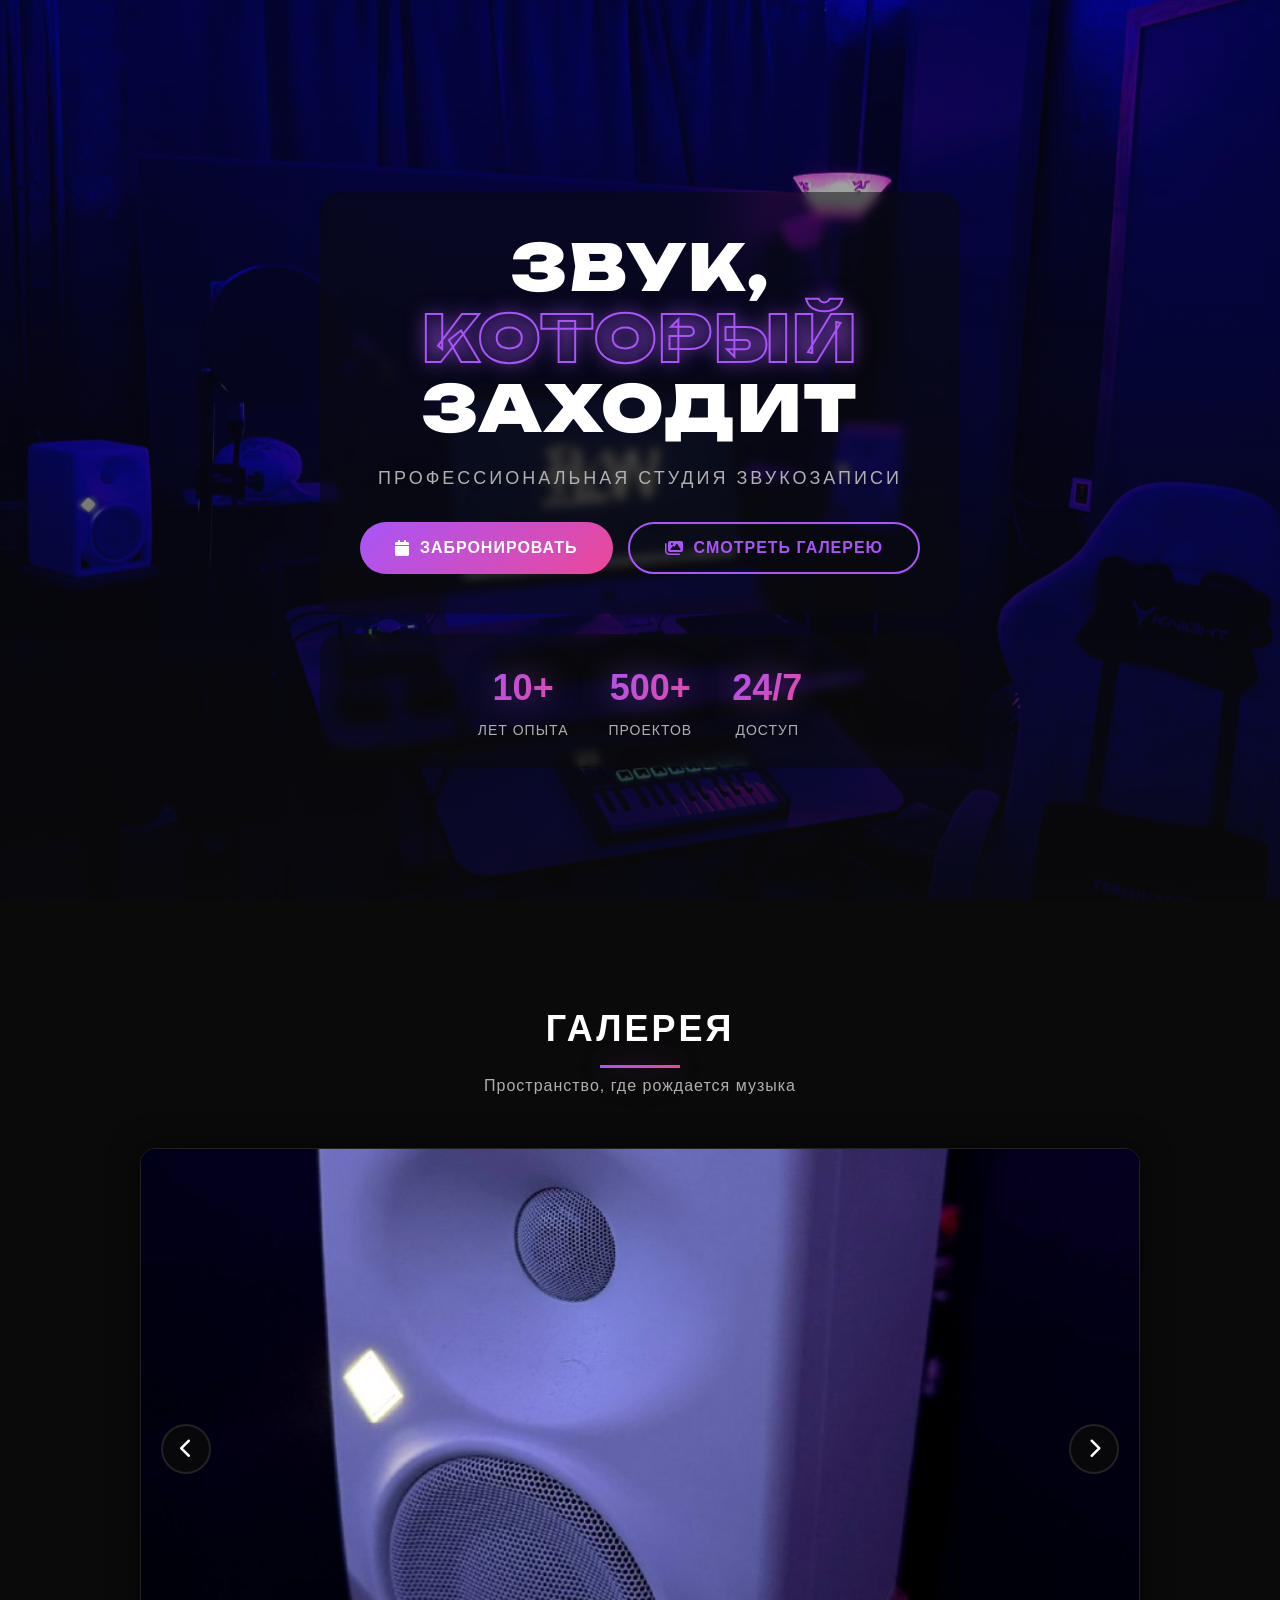
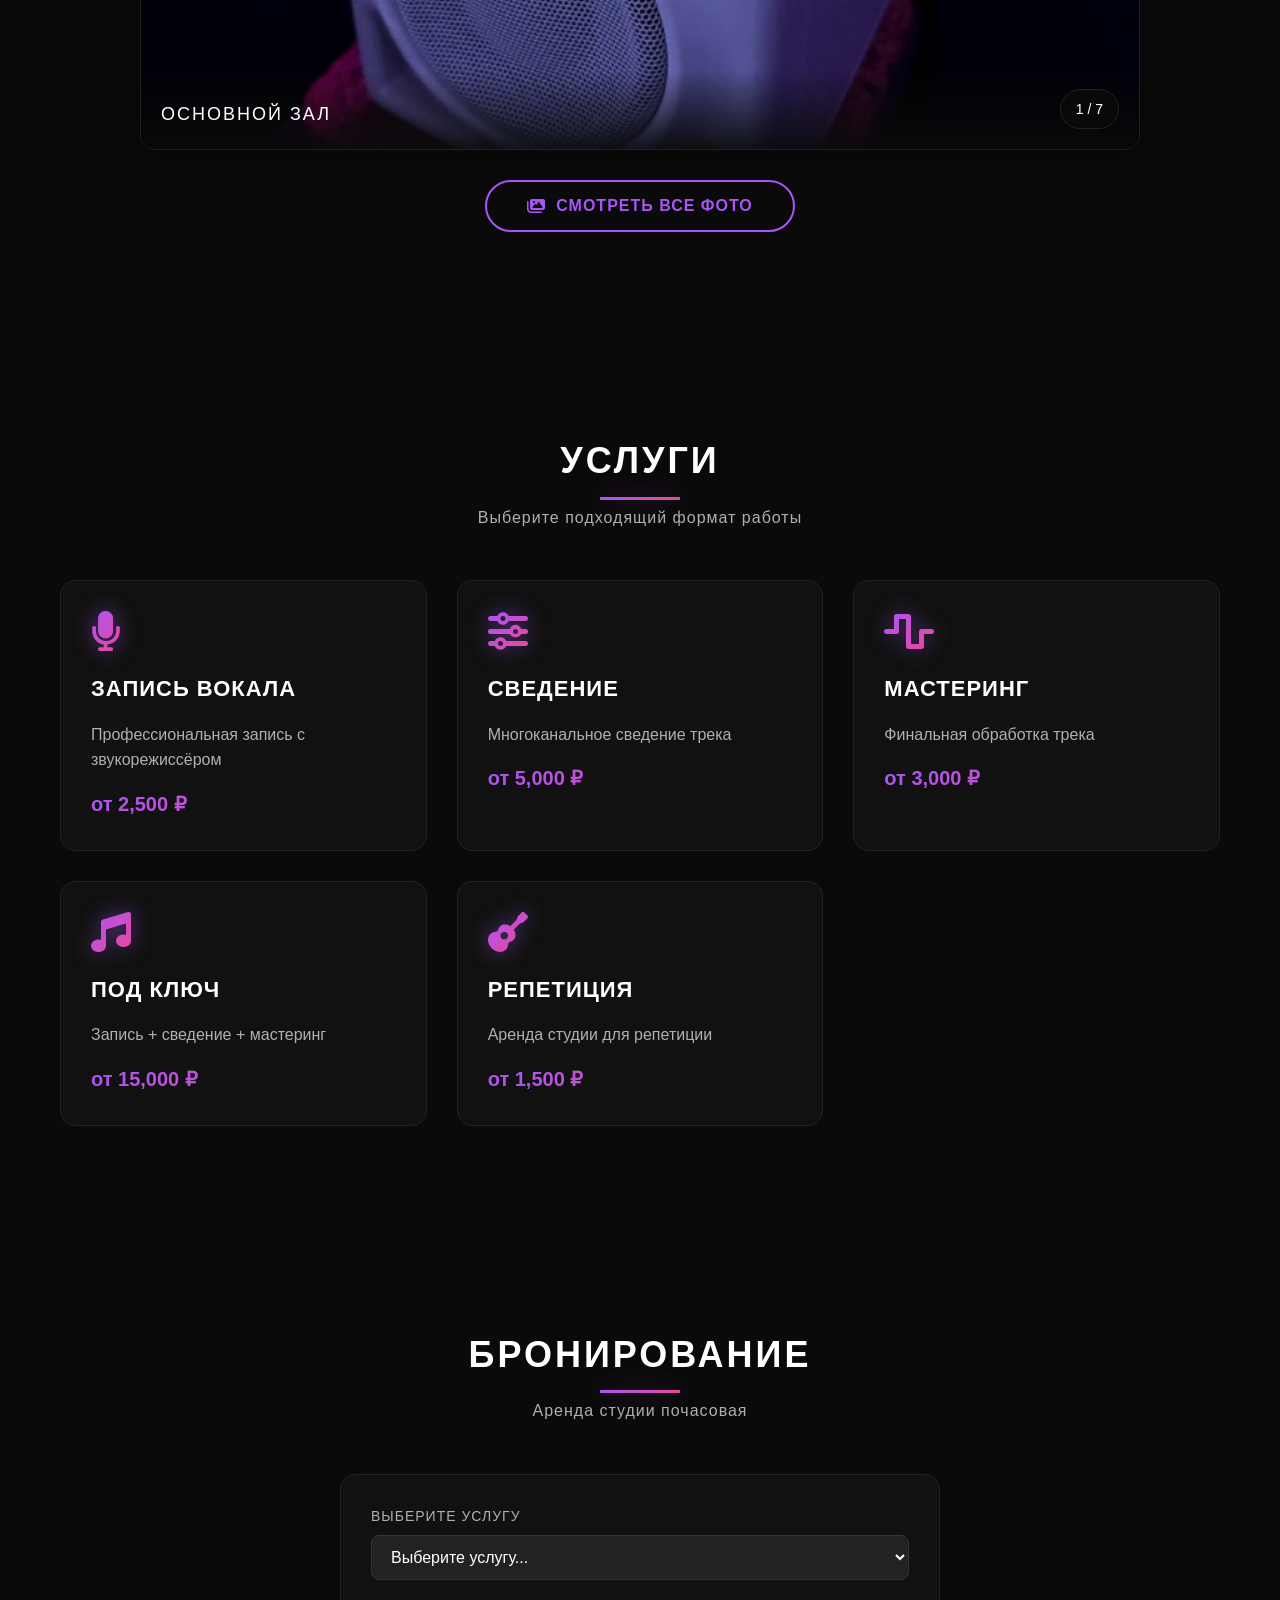
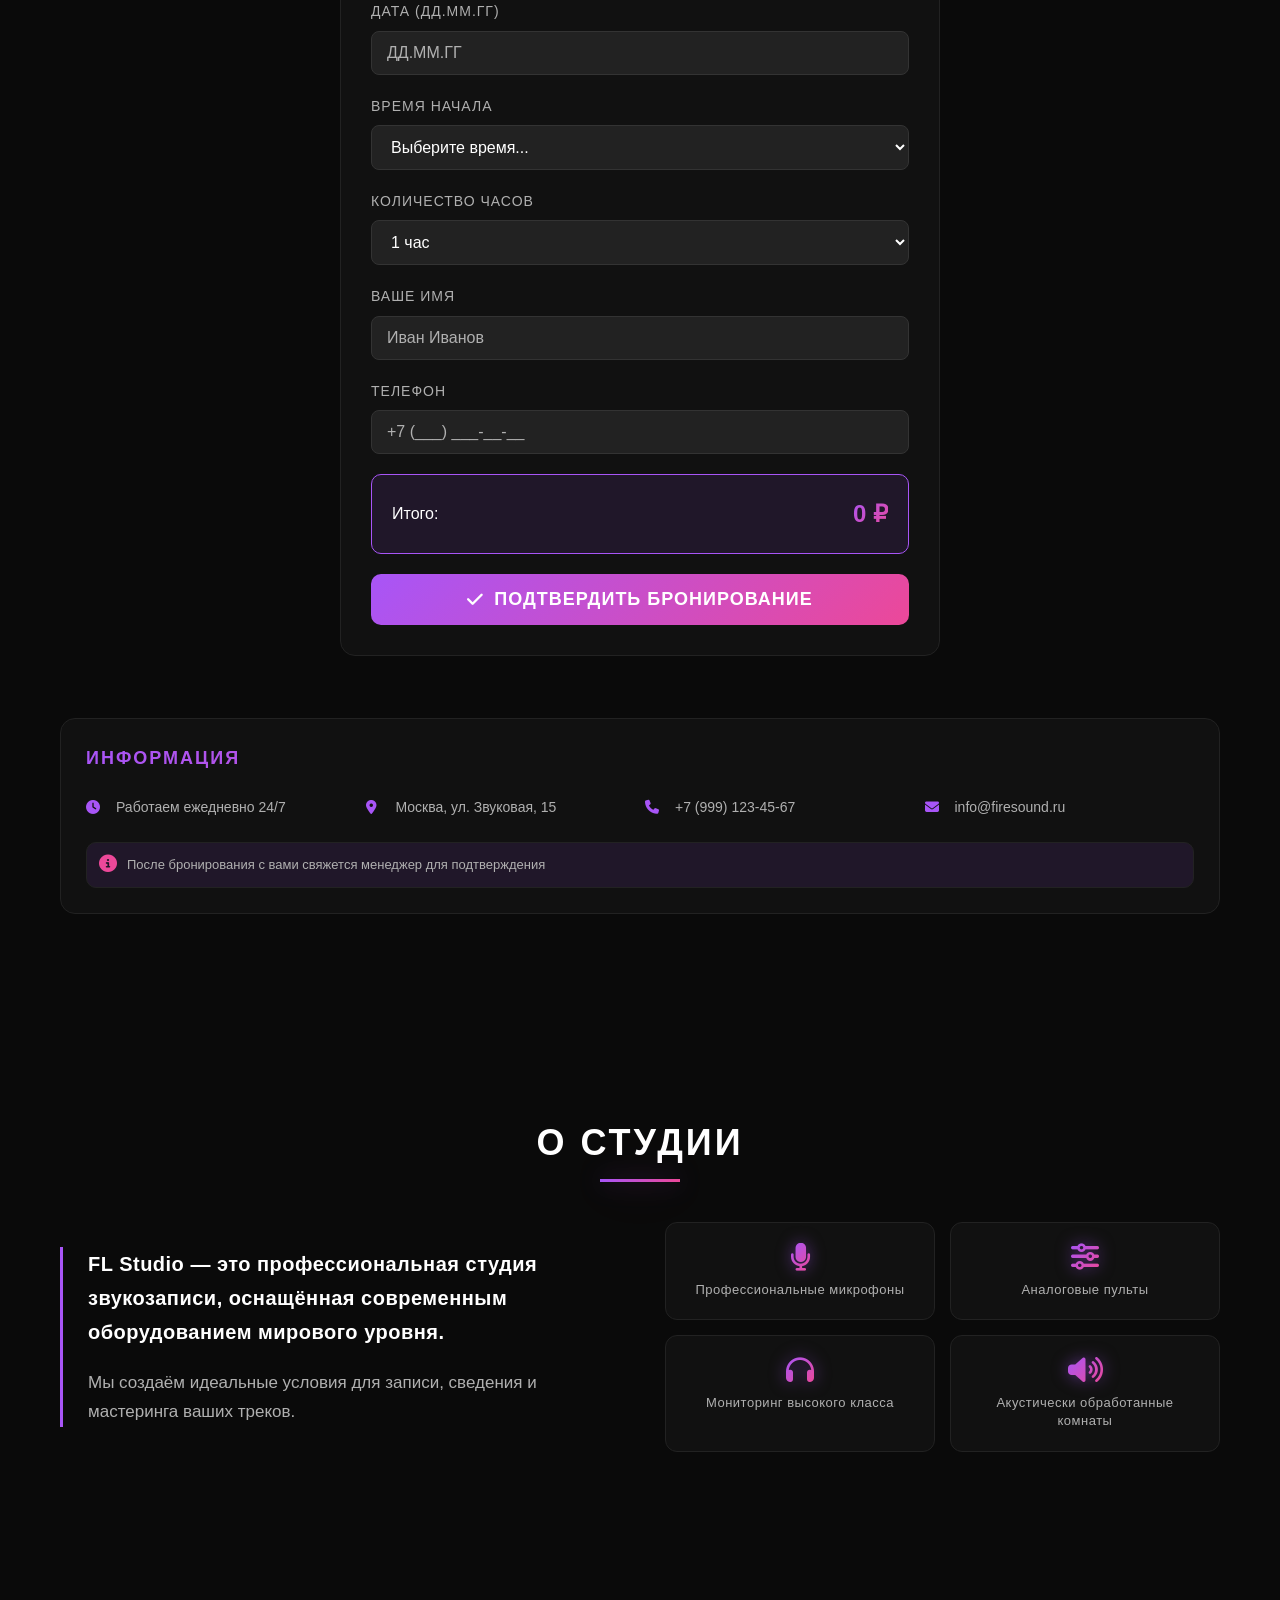
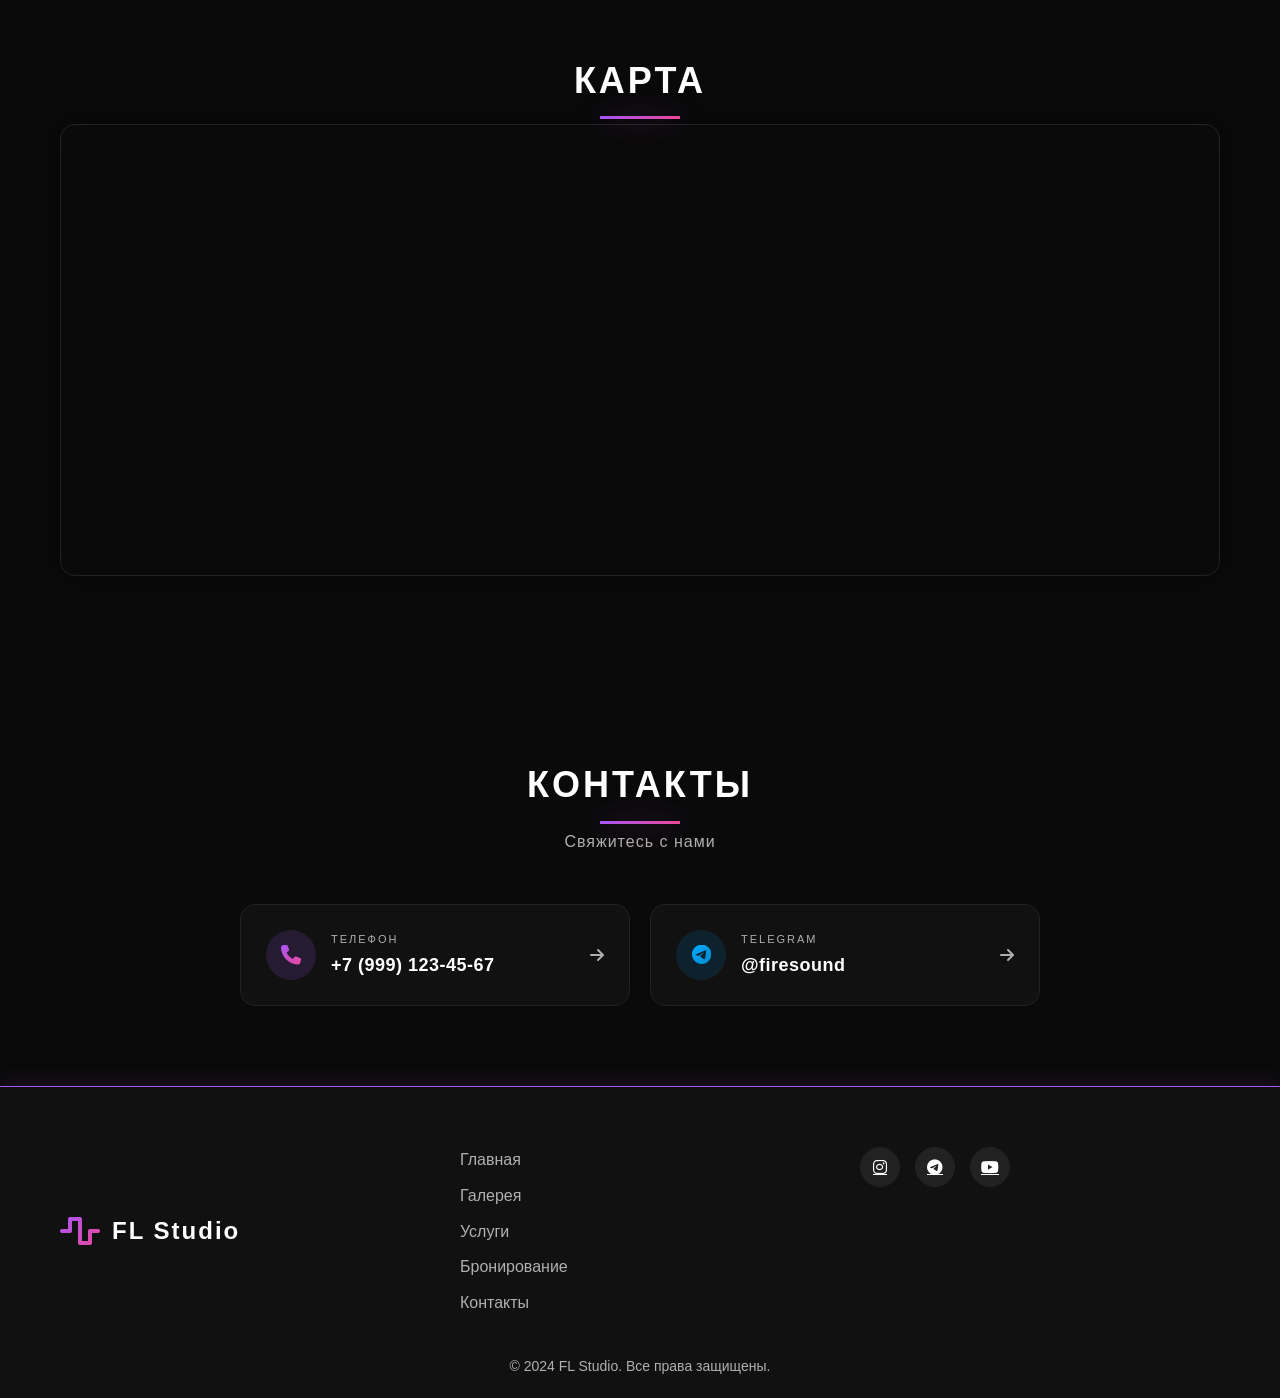
==== commit 543707d8: "Sep 5, 2026, 12:50 PM" ====
--- a/index.html
+++ b/index.html
@@ -18,6 +18,10 @@
     <link rel="preconnect" href="https://fonts.gstatic.com" crossorigin />
     <link
       href="https://fonts.googleapis.com/css2?family=Russo+One&display=swap"
+      rel="stylesheet"
+    />
+    <link
+      href="https://fonts.googleapis.com/css2?family=Unbounded:wght@700;900&display=swap"
       rel="stylesheet"
     />
 
--- a/css/style.css
+++ b/css/style.css
@@ -53,8 +53,8 @@
 }
 
 .hero-wrapper {
-    position: relative;
-    z-index: 10;
+  position: relative;
+  z-index: 10;
 }
 
 .bg-layer::before {
@@ -395,6 +395,9 @@
   line-height: 1.1;
   margin-bottom: 20px;
   text-transform: uppercase;
+  font-family: "Unbounded", "Russo One", sans-serif;
+  font-weight: 900;
+  letter-spacing: 2px;
 }
 
 .hero-title span {
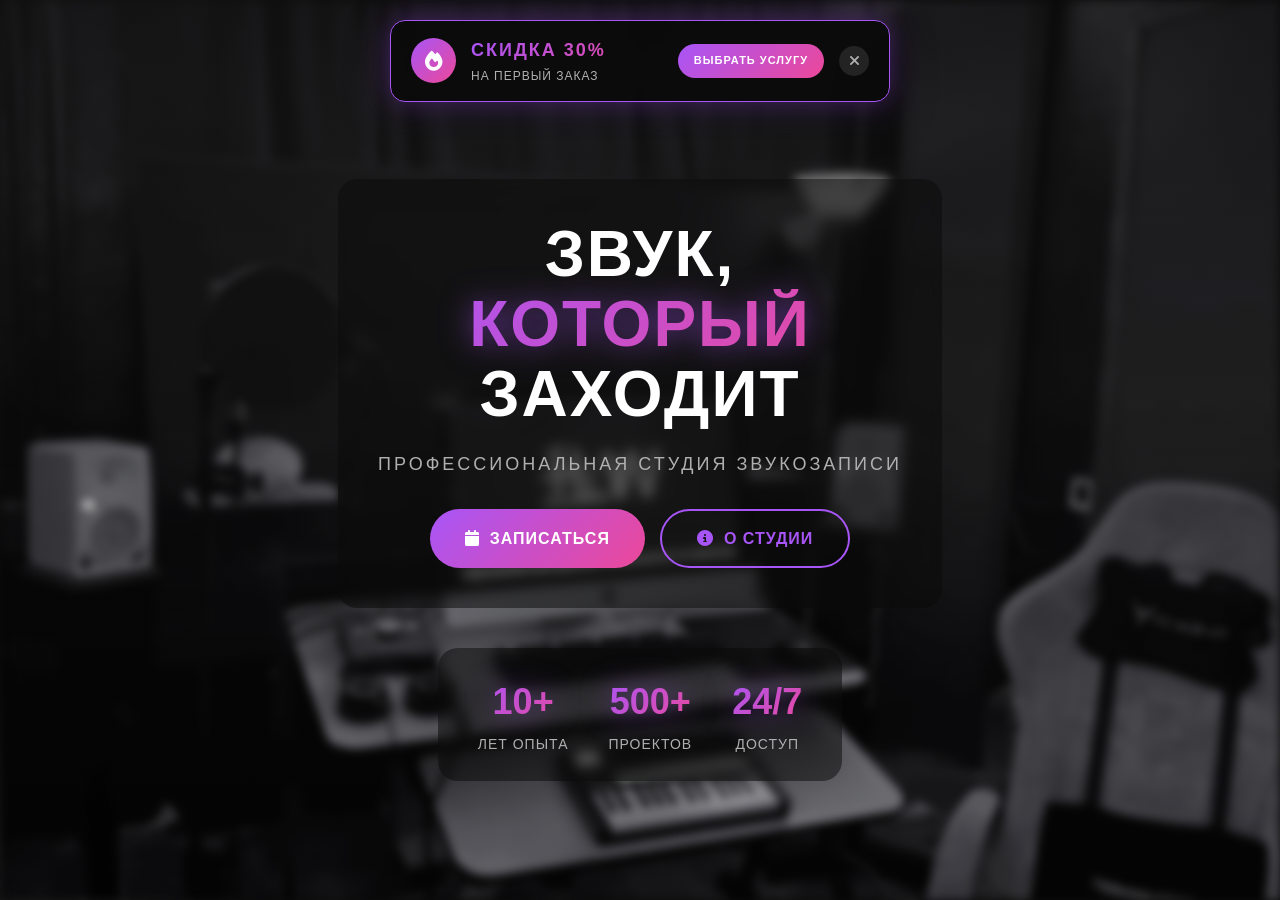
==== commit 2a209cde: "sale for first order" ====
--- a/index.html
+++ b/index.html
@@ -7,28 +7,11 @@
       content="width=device-width, initial-scale=1.0, maximum-scale=1.0, user-scalable=no"
     />
     <title>FL Studio — Студия звукозаписи</title>
-
-    <!-- Font Awesome -->
     <link
       rel="stylesheet"
       href="https://cdnjs.cloudflare.com/ajax/libs/font-awesome/6.5.1/css/all.min.css"
     />
-
-    <link rel="preconnect" href="https://fonts.googleapis.com" />
-    <link rel="preconnect" href="https://fonts.gstatic.com" crossorigin />
-    <link
-      href="https://fonts.googleapis.com/css2?family=Russo+One&display=swap"
-      rel="stylesheet"
-    />
-    <link
-      href="https://fonts.googleapis.com/css2?family=Unbounded:wght@700;900&display=swap"
-      rel="stylesheet"
-    />
-
-    <!-- Styles -->
     <link rel="stylesheet" href="css/style.css" />
-
-    <!-- Telegram Web App -->
     <script>
       (function () {
         const script = document.createElement("script");
@@ -43,7 +26,6 @@
     </script>
   </head>
   <body>
-    <!-- Фоновый слой -->
     <div class="bg-layer" aria-hidden="true">
       <div class="bg-circle-purple"></div>
       <div class="bg-circle-pink"></div>
@@ -56,380 +38,58 @@
       <div class="bg-dot bg-dot-5"></div>
     </div>
 
-    <section class="hero" id="hero">
+    <section class="hero hero-fullpage" id="hero">
       <div class="hero-bg"></div>
       <div class="hero-overlay"></div>
 
-      <div class="hero-wrapper">
-        <!-- ← новый контейнер -->
-        <div class="hero-content">
-          <h1 class="hero-title">
-            <span>ЗВУК,</span>
-            <span class="outline">КОТОРЫЙ</span>
-            <span>ЗАХОДИТ</span>
-          </h1>
-          <p class="hero-subtitle">Профессиональная студия звукозаписи</p>
-          <div class="hero-buttons">
-            <button class="btn-primary" onclick="scrollToBooking()">
-              <i class="fas fa-calendar"></i> Забронировать
-            </button>
-            <button class="btn-outline" onclick="scrollToGallery()">
-              <i class="fas fa-images"></i> Смотреть галерею
-            </button>
-          </div>
+      <div class="hero-content">
+        <h1 class="hero-title">
+          <span>ЗВУК,</span>
+          <span class="outline">КОТОРЫЙ</span>
+          <span>ЗАХОДИТ</span>
+        </h1>
+        <p class="hero-subtitle">Профессиональная студия звукозаписи</p>
+        <div class="hero-buttons">
+          <a href="services.html" class="btn-primary">
+            <i class="fas fa-calendar"></i> Записаться
+          </a>
+          <a href="about.html" class="btn-outline">
+            <i class="fas fa-info-circle"></i> О студии
+          </a>
         </div>
+      </div>
 
-        <div class="hero-stats">
-          <div class="stat">
-            <span class="stat-number">10+</span>
-            <span class="stat-label">лет опыта</span>
-          </div>
-          <div class="stat">
-            <span class="stat-number">500+</span>
-            <span class="stat-label">проектов</span>
-          </div>
-          <div class="stat">
-            <span class="stat-number">24/7</span>
-            <span class="stat-label">доступ</span>
-          </div>
+      <div class="hero-stats">
+        <div class="stat">
+          <span class="stat-number">10+</span>
+          <span class="stat-label">лет опыта</span>
+        </div>
+        <div class="stat">
+          <span class="stat-number">500+</span>
+          <span class="stat-label">проектов</span>
+        </div>
+        <div class="stat">
+          <span class="stat-number">24/7</span>
+          <span class="stat-label">доступ</span>
         </div>
       </div>
     </section>
-
-    <!-- Gallery Section -->
-    <section class="gallery" id="gallery">
-      <div class="container">
-        <h2 class="section-title">ГАЛЕРЕЯ</h2>
-        <p class="section-subtitle">Пространство, где рождается музыка</p>
-
-        <div class="gallery-slider">
-          <button
-            class="gallery-slider-btn prev"
-            onclick="changeGalleryImage(-1)"
-          >
-            <i class="fas fa-chevron-left"></i>
-          </button>
-
-          <div class="gallery-slider-image" id="gallerySliderImage">
-            <img
-              src="images/studio-1.jpg"
-              alt="Студия"
-              id="galleryImage"
-              onclick="openPhotoModal()"
-            />
-            <div class="gallery-slider-overlay">
-              <span id="galleryImageTitle">Основной зал</span>
-            </div>
-          </div>
-
-          <button
-            class="gallery-slider-btn next"
-            onclick="changeGalleryImage(1)"
-          >
-            <i class="fas fa-chevron-right"></i>
-          </button>
-
-          <div class="gallery-slider-counter" id="galleryCounter">1 / 10</div>
+    <!-- Всплывающее уведомление -->
+    <div class="promo-banner" id="promoBanner">
+      <div class="promo-content">
+        <div class="promo-icon">
+          <i class="fas fa-fire"></i>
         </div>
-
-        <button class="btn-view-all" onclick="openAllPhotos()">
-          <i class="fas fa-images"></i> Смотреть все фото
+        <div class="promo-text">
+          <span class="promo-title">СКИДКА 30%</span>
+          <span class="promo-subtitle">на первый заказ</span>
+        </div>
+        <a href="services.html" class="promo-btn">Выбрать услугу</a>
+        <button class="promo-close" onclick="closePromo()">
+          <i class="fas fa-times"></i>
         </button>
       </div>
-    </section>
-
-    <!-- All Photos Modal -->
-    <div class="all-photos-modal" id="allPhotosModal">
-      <div class="all-photos-content">
-        <div class="all-photos-header">
-          <h2>Все фото</h2>
-          <button class="all-photos-close" onclick="closeAllPhotos()">
-            <i class="fas fa-times"></i>
-          </button>
-        </div>
-        <div class="all-photos-grid" id="allPhotosGrid">
-          <!-- Заполняется JavaScript -->
-        </div>
-      </div>
     </div>
-
-    <!-- Services Section -->
-    <section class="services" id="services">
-      <div class="container">
-        <h2 class="section-title">УСЛУГИ</h2>
-        <p class="section-subtitle">Выберите подходящий формат работы</p>
-
-        <div class="services-grid" id="servicesGrid">
-          <!-- Заполняется JavaScript -->
-        </div>
-      </div>
-    </section>
-
-    <!-- Booking Section -->
-    <section class="booking" id="booking">
-      <div class="container">
-        <h2 class="section-title">БРОНИРОВАНИЕ</h2>
-        <p class="section-subtitle">Аренда студии почасовая</p>
-
-        <div class="booking-wrapper" id="bookingWrapper">
-          <!-- Форма бронирования -->
-          <div class="booking-form" id="bookingForm">
-            <div class="form-group">
-              <label>Выберите услугу</label>
-              <select id="serviceSelect" onchange="onServiceSelect()">
-                <option value="">Выберите услугу...</option>
-                <option value="recording">Запись вокала — 2 500 ₽/час</option>
-                <option value="mixing">Сведение — 5 000 ₽</option>
-                <option value="mastering">Мастеринг — 3 000 ₽</option>
-                <option value="full">Под ключ — от 15 000 ₽</option>
-                <option value="rehearsal">Репетиция — 1 500 ₽/час</option>
-              </select>
-            </div>
-
-            <div class="form-group">
-              <label>Дата (ДД.ММ.ГГ)</label>
-              <input
-                type="text"
-                id="bookingDate"
-                placeholder="ДД.ММ.ГГ"
-                maxlength="10"
-                oninput="formatDateInput(this)"
-              />
-            </div>
-
-            <div class="form-group">
-              <label>Время начала</label>
-              <select id="timeSelect">
-                <option value="">Выберите время...</option>
-              </select>
-            </div>
-
-            <div class="form-group">
-              <label>Количество часов</label>
-              <select id="hoursSelect" onchange="updatePrice()">
-                <option value="1">1 час</option>
-                <option value="2">2 часа</option>
-                <option value="3">3 часа</option>
-                <option value="4">4 часа</option>
-                <option value="5">5 часов</option>
-                <option value="6">6 часов</option>
-                <option value="8">8 часов</option>
-                <option value="10">10 часов</option>
-                <option value="12">12 часов</option>
-              </select>
-            </div>
-
-            <div class="form-group">
-              <label>Ваше имя</label>
-              <input type="text" id="userName" placeholder="Иван Иванов" />
-            </div>
-
-            <div class="form-group">
-              <label>Телефон</label>
-              <input
-                type="tel"
-                id="userPhone"
-                placeholder="+7 (___) ___-__-__"
-              />
-            </div>
-
-            <div class="price-summary" id="priceSummary">
-              <span>Итого:</span>
-              <strong id="totalPrice">0 ₽</strong>
-            </div>
-
-            <button class="btn-book" onclick="submitBooking()">
-              <i class="fas fa-check"></i> Подтвердить бронирование
-            </button>
-          </div>
-
-          <!-- Календарь (появляется после выбора услуги) -->
-          <div class="calendar-wrapper" id="calendarWrapper">
-            <div class="calendar-header">
-              <button class="calendar-nav" onclick="changeMonth(-1)">
-                <i class="fas fa-chevron-left"></i>
-              </button>
-              <h3 id="calendarMonthYear">Август 2026</h3>
-              <button class="calendar-nav" onclick="changeMonth(1)">
-                <i class="fas fa-chevron-right"></i>
-              </button>
-            </div>
-
-            <div class="calendar-weekdays">
-              <span>Пн</span>
-              <span>Вт</span>
-              <span>Ср</span>
-              <span>Чт</span>
-              <span>Пт</span>
-              <span>Сб</span>
-              <span>Вс</span>
-            </div>
-
-            <div class="calendar-days" id="calendarDays">
-              <!-- Заполняется JavaScript -->
-            </div>
-          </div>
-        </div>
-
-        <!-- Блок информации -->
-        <div class="booking-info" id="bookingInfo">
-          <h3>Информация</h3>
-          <ul>
-            <li><i class="fas fa-clock"></i> Работаем ежедневно 24/7</li>
-            <li>
-              <i class="fas fa-map-marker-alt"></i> Москва, ул. Звуковая, 15
-            </li>
-            <li><i class="fas fa-phone"></i> +7 (999) 123-45-67</li>
-            <li><i class="fas fa-envelope"></i> info@firesound.ru</li>
-          </ul>
-          <div class="booking-info-note">
-            <i class="fas fa-info-circle"></i>
-            <p>После бронирования с вами свяжется менеджер для подтверждения</p>
-          </div>
-        </div>
-      </div>
-    </section>
-
-    <!-- About Section -->
-    <section class="about" id="about">
-      <div class="container">
-        <h2 class="section-title">О СТУДИИ</h2>
-        <div class="about-content">
-          <div class="about-text">
-            <p>
-              FL Studio — это профессиональная студия звукозаписи, оснащённая
-              современным оборудованием мирового уровня.
-            </p>
-            <p>
-              Мы создаём идеальные условия для записи, сведения и мастеринга
-              ваших треков.
-            </p>
-          </div>
-          <div class="about-features">
-            <div class="feature">
-              <i class="fas fa-microphone"></i>
-              <span>Профессиональные микрофоны</span>
-            </div>
-            <div class="feature">
-              <i class="fas fa-sliders"></i>
-              <span>Аналоговые пульты</span>
-            </div>
-            <div class="feature">
-              <i class="fas fa-headphones"></i>
-              <span>Мониторинг высокого класса</span>
-            </div>
-            <div class="feature">
-              <i class="fas fa-volume-up"></i>
-              <span>Акустически обработанные комнаты</span>
-            </div>
-          </div>
-        </div>
-      </div>
-    </section>
-
-    <!-- Map Section -->
-    <section class="map" id="map">
-      <div class="container">
-        <h2 class="section-title">КАРТА</h2>
-        <div class="map-wrapper">
-          <div class="map-container">
-            <!-- Вставь сюда код из конструктора -->
-            <iframe
-              src="https://yandex.ru/map-widget/v1/?um=constructor%3Aae60f981a2c749c8354a4d79823571d4148a1af4ce5c24639e861c8b1c67a195&amp;source=constructor"
-              width="500"
-              height="400"
-              frameborder="0"
-            ></iframe>
-          </div>
-        </div>
-      </div>
-    </section>
-
-    <!-- Contacts Section -->
-    <section class="contacts" id="contacts">
-      <div class="container">
-        <h2 class="section-title">КОНТАКТЫ</h2>
-        <p class="section-subtitle">Свяжитесь с нами</p>
-
-        <div class="contacts-grid">
-          <a href="tel:+79991234567" class="contact-card">
-            <div class="contact-icon">
-              <i class="fas fa-phone"></i>
-            </div>
-            <div class="contact-info">
-              <span class="contact-label">Телефон</span>
-              <span class="contact-value">+7 (999) 123-45-67</span>
-            </div>
-            <i class="fas fa-arrow-right contact-arrow"></i>
-          </a>
-
-          <a href="https://t.me/firesound" target="_blank" class="contact-card">
-            <div class="contact-icon telegram">
-              <i class="fab fa-telegram-plane"></i>
-            </div>
-            <div class="contact-info">
-              <span class="contact-label">Telegram</span>
-              <span class="contact-value">@firesound</span>
-            </div>
-            <i class="fas fa-arrow-right contact-arrow"></i>
-          </a>
-        </div>
-      </div>
-    </section>
-
-    <!-- Footer -->
-    <footer class="footer">
-      <div class="container">
-        <div class="footer-content">
-          <div class="footer-logo">
-            <i class="fas fa-wave-square"></i>
-            <span>FL Studio</span>
-          </div>
-          <div class="footer-links">
-            <a href="#hero">Главная</a>
-            <a href="#gallery">Галерея</a>
-            <a href="#services">Услуги</a>
-            <a href="#booking">Бронирование</a>
-            <a href="#contacts">Контакты</a>
-          </div>
-          <div class="footer-social">
-            <a href="#"><i class="fab fa-instagram"></i></a>
-            <a href="#"><i class="fab fa-telegram"></i></a>
-            <a href="#"><i class="fab fa-youtube"></i></a>
-          </div>
-        </div>
-        <p class="footer-copyright">© 2024 FL Studio. Все права защищены.</p>
-      </div>
-    </footer>
-
-    <!-- Photo Modal -->
-    <div class="photo-modal" id="photoModal" onclick="closePhotoModal()">
-      <span class="photo-modal-close" onclick="closePhotoModal()">&times;</span>
-      <img src="" alt="Фото" id="modalImage" />
-      <button
-        class="photo-modal-nav prev"
-        onclick="
-          event.stopPropagation();
-          changeModalImage(-1);
-        "
-      >
-        <i class="fas fa-chevron-left"></i>
-      </button>
-      <button
-        class="photo-modal-nav next"
-        onclick="
-          event.stopPropagation();
-          changeModalImage(1);
-        "
-      >
-        <i class="fas fa-chevron-right"></i>
-      </button>
-      <div class="photo-modal-counter" id="modalCounter">1 / 10</div>
-    </div>
-
-    <!-- Scripts -->
     <script src="js/telegram.js"></script>
-    <script src="js/gallery.js"></script>
-    <script src="js/booking.js"></script>
   </body>
 </html>
--- a/css/style.css
+++ b/css/style.css
@@ -50,6 +50,7 @@
   background: #0b0b0f;
   overflow: hidden;
   pointer-events: none;
+  filter: grayscale(100%);
 }
 
 .hero-wrapper {
@@ -71,7 +72,6 @@
     transparent 70%
   );
   filter: blur(100px);
-  will-change: transform;
   animation: floatSlow 20s ease-in-out infinite;
 }
 
@@ -89,7 +89,6 @@
     0 0 80px rgba(217, 70, 239, 0.2),
     inset 0 0 40px rgba(217, 70, 239, 0.1);
   filter: blur(2px);
-  will-change: transform;
   animation: floatSlowReverse 25s ease-in-out infinite;
 }
 
@@ -105,7 +104,6 @@
     transparent 70%
   );
   filter: blur(90px);
-  will-change: transform;
   animation: floatSlow 30s ease-in-out infinite;
 }
 
@@ -121,7 +119,6 @@
     transparent 70%
   );
   filter: blur(110px);
-  will-change: transform;
   animation: floatSlowReverse 28s ease-in-out infinite;
 }
 
@@ -137,7 +134,6 @@
     transparent 70%
   );
   filter: blur(80px);
-  will-change: transform;
   animation: floatSlow 22s ease-in-out infinite;
 }
 
@@ -153,7 +149,6 @@
     0 0 20px rgba(139, 92, 246, 0.4),
     0 0 60px rgba(139, 92, 246, 0.2),
     inset 0 0 20px rgba(139, 92, 246, 0.1);
-  will-change: transform;
   animation: floatSlow 26s ease-in-out infinite;
 }
 
@@ -162,7 +157,6 @@
   border-radius: 50%;
   background: rgba(255, 255, 255, 0.6);
   box-shadow: 0 0 10px rgba(139, 92, 246, 0.8);
-  will-change: transform;
   animation: twinkle 4s ease-in-out infinite;
 }
 
@@ -233,113 +227,16 @@
   }
 }
 
-/* ===== Шапка ===== */
-.header {
-  position: fixed;
-  top: 0;
-  left: 0;
-  right: 0;
-  z-index: 1000;
-  transition: all 0.3s;
-}
-
-.header-top {
-  background: var(--black);
-  padding: 15px 20px;
-  display: flex;
-  align-items: center;
-  justify-content: center;
-  border-bottom: 1px solid var(--medium-gray);
-}
-
-.logo {
-  display: inline-flex;
-  align-items: center;
-  gap: 12px;
+a {
   text-decoration: none;
-  color: var(--white);
-  font-size: 28px;
-  font-weight: 900;
-  letter-spacing: 3px;
-}
-
-.logo span {
-  background: linear-gradient(135deg, var(--accent-purple), var(--accent-pink));
-  -webkit-background-clip: text;
-  -webkit-text-fill-color: transparent;
-  background-clip: text;
-}
-
-.logo-icon i {
-  color: var(--accent-purple);
-  font-size: 32px;
-  animation: neonPulse 2s infinite;
-}
-
-.header-bottom {
-  background: var(--dark);
-  padding: 10px 20px;
-  border-bottom: 1px solid var(--accent-purple);
-  box-shadow: var(--neon-purple-glow);
-}
-
-.header-bottom .container {
-  display: flex;
-  justify-content: space-between;
-  align-items: center;
-  gap: 20px;
-}
-
-.nav {
-  display: flex;
-  gap: 20px;
-  flex-wrap: wrap;
-  justify-content: center;
-  flex: 1;
-}
-
-.nav a {
-  color: var(--light-gray);
-  text-decoration: none;
-  font-size: 14px;
-  font-weight: 600;
-  text-transform: uppercase;
-  letter-spacing: 1px;
-  padding: 8px 15px;
-  border-radius: 20px;
-  transition: all 0.3s;
-}
-
-.nav a:hover {
-  color: var(--accent-purple);
-  background: rgba(168, 85, 247, 0.1);
-  box-shadow: var(--neon-purple-glow);
-}
-
-.nav .btn-book-now {
-  background: linear-gradient(135deg, var(--accent-purple), var(--accent-pink));
-  color: var(--white);
-  font-weight: 700;
-}
-
-.nav .btn-book-now:hover {
-  background: linear-gradient(135deg, var(--accent-dark), var(--accent-pink));
-  box-shadow: var(--neon-mixed-glow);
-}
-
-.burger {
-  display: none;
-  background: none;
-  border: none;
-  color: var(--white);
-  font-size: 24px;
-  cursor: pointer;
 }
 
 /* ===== Hero ===== */
 .hero {
   min-height: 100vh;
   display: flex;
+  flex-direction: column;
+  gap: 20px;
   align-items: center;
   justify-content: center;
   position: relative;
@@ -350,9 +247,11 @@
 .hero-bg {
   position: absolute;
   inset: 0;
-  background: url("../images/hero-bg.jpg") no-repeat center center;
+  background: url("../images/hero-bg1.jpg") no-repeat center center;
   background-size: cover;
   animation: heroZoom 20s ease-in-out infinite;
+  z-index: 0;
+  filter: blur(5px);
 }
 
 .hero-overlay {
@@ -360,10 +259,11 @@
   inset: 0;
   background: linear-gradient(
     to top,
-    rgba(10, 10, 10, 0.85) 0%,
-    rgba(10, 10, 10, 0.5) 50%,
-    rgba(10, 10, 10, 0.3) 100%
+    transparent 0%,
+    rgba(10, 10, 10, 0.7) 100%
   );
+  z-index: 1;
+  pointer-events: none;
 }
 
 .hero-content {
@@ -391,7 +291,6 @@
 
 .hero-title {
   font-size: 64px;
-  font-weight: 900;
   line-height: 1.1;
   margin-bottom: 20px;
   text-transform: uppercase;
@@ -405,9 +304,11 @@
 }
 
 .hero-title .outline {
-  color: transparent;
-  -webkit-text-stroke: 2px var(--accent-purple);
-  text-shadow: var(--neon-purple-glow);
+  background: linear-gradient(135deg, var(--accent-purple), var(--accent-pink));
+  -webkit-background-clip: text;
+  -webkit-text-fill-color: transparent;
+  background-clip: text;
+  filter: drop-shadow(0 0 15px rgba(168, 85, 247, 0.6));
 }
 
 .hero-subtitle {
@@ -428,7 +329,6 @@
 .btn-primary,
 .btn-outline {
   padding: 15px 35px;
-  border: none;
   border-radius: 30px;
   cursor: pointer;
   font-size: 16px;
@@ -439,11 +339,13 @@
   display: inline-flex;
   align-items: center;
   gap: 10px;
+  text-decoration: none;
 }
 
 .btn-primary {
   background: linear-gradient(135deg, var(--accent-purple), var(--accent-pink));
   color: var(--white);
+  border: none;
 }
 
 .btn-primary:hover {
@@ -486,6 +388,138 @@
   color: var(--light-gray);
   text-transform: uppercase;
   letter-spacing: 1px;
+}
+
+/* ===== Кнопка назад ===== */
+.back-btn {
+  position: fixed;
+  top: 20px;
+  left: 20px;
+  z-index: 100;
+  display: inline-flex;
+  align-items: center;
+  gap: 8px;
+  color: var(--white);
+  text-decoration: none;
+  font-size: 14px;
+  font-weight: 600;
+  padding: 10px 20px;
+  background: rgba(10, 10, 10, 0.7);
+  border-radius: 30px;
+  border: 1px solid var(--medium-gray);
+  transition: all 0.2s;
+}
+
+.back-btn:hover {
+  border-color: var(--accent-purple);
+  color: var(--accent-purple);
+}
+
+/* ===== Кнопка услуги ===== */
+.btn-book-service {
+  display: inline-flex;
+  align-items: center;
+  justify-content: center;
+  gap: 8px;
+  padding: 12px 25px;
+  background: linear-gradient(135deg, var(--accent-purple), var(--accent-pink));
+  color: var(--white);
+  border-radius: 30px;
+  text-decoration: none;
+  font-weight: 700;
+  font-size: 14px;
+  text-transform: uppercase;
+  letter-spacing: 1px;
+  transition: all 0.2s;
+  margin-top: 10px;
+}
+
+.btn-book-service:hover {
+  background: linear-gradient(135deg, var(--accent-dark), var(--accent-pink));
+  transform: translateY(-2px);
+  box-shadow: var(--neon-mixed-glow);
+}
+
+/* ===== Обёртка поля даты ===== */
+.date-input-wrapper {
+  display: flex;
+  gap: 10px;
+}
+
+.date-input-wrapper input {
+  flex: 1;
+}
+
+.calendar-toggle {
+  width: 50px;
+  height: 50px;
+  background: var(--medium-gray);
+  border: 1px solid #333;
+  color: var(--accent-purple);
+  border-radius: 8px;
+  cursor: pointer;
+  font-size: 18px;
+  display: flex;
+  align-items: center;
+  justify-content: center;
+  transition: all 0.2s;
+}
+
+.calendar-toggle:hover {
+  border-color: var(--accent-purple);
+  box-shadow: 0 0 15px rgba(168, 85, 247, 0.3);
+}
+
+/* ===== Модалка календаря ===== */
+.calendar-modal {
+  display: none;
+  position: fixed;
+  inset: 0;
+  background: rgba(10, 10, 10, 0.9);
+  z-index: 2000;
+  align-items: flex-end;
+  justify-content: center;
+}
+
+.calendar-modal.active {
+  display: flex;
+}
+
+.calendar-modal-content {
+  background: var(--dark);
+  border-radius: 20px 20px 0 0;
+  padding: 25px 20px 30px;
+  width: 100%;
+  max-width: 500px;
+  border: 1px solid var(--medium-gray);
+  border-bottom: none;
+  animation: slideUp 0.3s ease;
+}
+
+.calendar-close {
+  width: 100%;
+  padding: 13px;
+  margin-top: 15px;
+  background: linear-gradient(135deg, var(--accent-purple), var(--accent-pink));
+  color: var(--white);
+  border: none;
+  border-radius: 10px;
+  font-size: 16px;
+  font-weight: 700;
+  cursor: pointer;
+  text-transform: uppercase;
+  letter-spacing: 1px;
+}
+
+@keyframes slideUp {
+  from {
+    transform: translateY(100%);
+    opacity: 0;
+  }
+  to {
+    transform: translateY(0);
+    opacity: 1;
+  }
 }
 
 /* ===== Секции ===== */
@@ -522,6 +556,1016 @@
   letter-spacing: 1px;
 }
 
+/* ===== Услуги ===== */
+.services-grid {
+  display: grid;
+  grid-template-columns: repeat(auto-fit, minmax(280px, 1fr));
+  gap: 30px;
+}
+
+.service-card {
+  background: var(--dark);
+  padding: 30px;
+  border-radius: 15px;
+  border: 1px solid var(--medium-gray);
+  transition: all 0.3s;
+  position: relative;
+  overflow: hidden;
+}
+
+.service-card:hover {
+  transform: translateY(-10px);
+  border-color: var(--accent-purple);
+  box-shadow: var(--neon-purple-glow);
+}
+
+.service-card i {
+  font-size: 40px;
+  background: linear-gradient(135deg, var(--accent-purple), var(--accent-pink));
+  -webkit-background-clip: text;
+  -webkit-text-fill-color: transparent;
+  background-clip: text;
+  margin-bottom: 20px;
+  filter: drop-shadow(0 0 10px rgba(168, 85, 247, 0.5));
+}
+
+.service-card h3 {
+  font-size: 22px;
+  margin-bottom: 15px;
+  text-transform: uppercase;
+  letter-spacing: 1px;
+}
+
+.service-card p {
+  color: var(--light-gray);
+  margin-bottom: 15px;
+}
+
+.service-card .price {
+  font-size: 20px;
+  background: linear-gradient(135deg, var(--accent-purple), var(--accent-pink));
+  -webkit-background-clip: text;
+  -webkit-text-fill-color: transparent;
+  background-clip: text;
+  font-weight: 700;
+  margin-bottom: 15px;
+}
+
+/* ===== Форма бронирования ===== */
+.booking-wrapper {
+  display: grid;
+  gap: 30px;
+  max-width: 600px;
+  margin: 0 auto;
+}
+
+.booking-form {
+  background: var(--dark);
+  padding: 30px;
+  border-radius: 15px;
+  border: 1px solid var(--medium-gray);
+}
+
+.form-group {
+  margin-bottom: 20px;
+}
+
+.form-group label {
+  display: block;
+  margin-bottom: 8px;
+  color: var(--light-gray);
+  font-size: 14px;
+  text-transform: uppercase;
+  letter-spacing: 1px;
+}
+
+.form-group input,
+.form-group select {
+  width: 100%;
+  padding: 12px 15px;
+  background: var(--medium-gray);
+  border: 1px solid #333;
+  color: var(--white);
+  border-radius: 8px;
+  font-size: 16px;
+  transition: all 0.3s;
+}
+
+.form-group input:focus,
+.form-group select:focus {
+  outline: none;
+  border-color: var(--accent-purple);
+  box-shadow: 0 0 15px rgba(168, 85, 247, 0.3);
+}
+
+.form-group input::placeholder {
+  color: var(--light-gray);
+}
+
+.price-summary {
+  display: flex;
+  justify-content: space-between;
+  align-items: center;
+  padding: 20px;
+  background: rgba(168, 85, 247, 0.1);
+  border-radius: 10px;
+  margin: 20px 0;
+  border: 1px solid var(--accent-purple);
+}
+
+.price-summary strong {
+  font-size: 24px;
+  background: linear-gradient(135deg, var(--accent-purple), var(--accent-pink));
+  -webkit-background-clip: text;
+  -webkit-text-fill-color: transparent;
+  background-clip: text;
+}
+
+.btn-book {
+  width: 100%;
+  padding: 15px;
+  background: linear-gradient(135deg, var(--accent-purple), var(--accent-pink));
+  color: var(--white);
+  border: none;
+  border-radius: 10px;
+  font-size: 18px;
+  font-weight: 700;
+  cursor: pointer;
+  transition: all 0.3s;
+  display: flex;
+  align-items: center;
+  justify-content: center;
+  gap: 10px;
+  text-transform: uppercase;
+  letter-spacing: 1px;
+}
+
+.btn-book:hover {
+  background: linear-gradient(135deg, var(--accent-dark), var(--accent-pink));
+  box-shadow: var(--neon-mixed-glow);
+  transform: translateY(-3px);
+}
+
+/* ===== Календарь ===== */
+.calendar-header {
+  display: flex;
+  justify-content: space-between;
+  align-items: center;
+  margin-bottom: 20px;
+}
+
+.calendar-header h3 {
+  font-size: 18px;
+  letter-spacing: 1px;
+  text-transform: uppercase;
+  color: var(--white);
+}
+
+.calendar-nav {
+  width: 35px;
+  height: 35px;
+  background: var(--medium-gray);
+  border: 1px solid #333;
+  color: var(--white);
+  border-radius: 50%;
+  cursor: pointer;
+  display: flex;
+  align-items: center;
+  justify-content: center;
+  transition: all 0.3s;
+  font-size: 14px;
+}
+
+.calendar-nav:hover {
+  background: var(--accent-purple);
+  border-color: var(--accent-purple);
+  box-shadow: var(--neon-purple-glow);
+}
+
+/* ===== Страница О студии ===== */
+.about-page,
+.gallery-page,
+.clients-page,
+.map-page {
+  padding: 80px 0;
+  padding-top: 0px;
+}
+
+.about-page {
+  padding-top: 80px;
+}
+
+.about-content {
+  display: grid;
+  grid-template-columns: 1fr 1fr;
+  gap: 50px;
+  align-items: center;
+  margin-top: 50px;
+}
+
+.about-text {
+  position: relative;
+  padding-left: 25px;
+  border-left: 3px solid var(--accent-purple);
+}
+
+.about-text p {
+  color: var(--light-gray);
+  margin-bottom: 20px;
+  font-size: 17px;
+  line-height: 1.7;
+}
+
+.about-text p:first-child {
+  color: var(--white);
+  font-size: 20px;
+  font-weight: 600;
+}
+
+.about-features {
+  display: grid;
+  grid-template-columns: repeat(2, 1fr);
+  gap: 15px;
+}
+
+.feature {
+  background: var(--dark);
+  padding: 20px;
+  border-radius: 12px;
+  text-align: center;
+  border: 1px solid var(--medium-gray);
+  transition: all 0.3s;
+  display: flex;
+  flex-direction: column;
+  align-items: center;
+  gap: 10px;
+}
+
+.feature:hover {
+  border-color: var(--accent-purple);
+  box-shadow: var(--neon-purple-glow);
+  transform: translateY(-5px);
+}
+
+.feature i {
+  font-size: 28px;
+  background: linear-gradient(135deg, var(--accent-purple), var(--accent-pink));
+  -webkit-background-clip: text;
+  -webkit-text-fill-color: transparent;
+  background-clip: text;
+  filter: drop-shadow(0 0 8px rgba(168, 85, 247, 0.5));
+}
+
+.feature span {
+  font-size: 13px;
+  color: var(--light-gray);
+  line-height: 1.4;
+}
+
+/* ===== Стена клиентов ===== */
+.clients-grid {
+  display: grid;
+  grid-template-columns: repeat(auto-fill, minmax(200px, 1fr));
+  gap: 15px;
+}
+
+.client-card {
+  background: transparent;
+  border-radius: 12px;
+  text-align: center;
+  transition: all 0.3s;
+  display: flex;
+  flex-direction: column;
+  align-items: center;
+  gap: 10px;
+}
+
+.client-card:hover {
+  border-color: var(--accent-purple);
+  box-shadow: var(--neon-purple-glow);
+  transform: translateY(-3px);
+}
+
+.client-card i {
+  font-size: 40px;
+  color: var(--accent-purple);
+  opacity: 0.7;
+}
+
+.client-card span {
+  font-size: 14px;
+  color: var(--light-gray);
+  letter-spacing: 1px;
+}
+
+/* ===== Мобильная адаптация ===== */
+@media (max-width: 768px) {
+  .about-content {
+    grid-template-columns: 1fr;
+    gap: 30px;
+  }
+
+  .about-features {
+    grid-template-columns: repeat(2, 1fr);
+    gap: 10px;
+  }
+
+  .clients-grid {
+    grid-template-columns: repeat(2, 1fr);
+    gap: 10px;
+  }
+
+  .feature {
+    padding: 15px;
+  }
+
+  .feature i {
+    font-size: 24px;
+  }
+
+  .feature span {
+    font-size: 11px;
+  }
+}
+
+.calendar-weekdays {
+  display: grid;
+  grid-template-columns: repeat(7, 1fr);
+  gap: 5px;
+  margin-bottom: 10px;
+}
+
+.calendar-weekdays span {
+  text-align: center;
+  font-size: 12px;
+  color: var(--light-gray);
+  text-transform: uppercase;
+  font-weight: 700;
+  padding: 5px;
+}
+
+.calendar-days {
+  display: grid;
+  grid-template-columns: repeat(7, 1fr);
+  gap: 5px;
+}
+
+.calendar-day {
+  aspect-ratio: 1;
+  display: flex;
+  align-items: center;
+  justify-content: center;
+  cursor: pointer;
+  border-radius: 8px;
+  font-size: 14px;
+  color: var(--white);
+  background: var(--medium-gray);
+  border: 1px solid transparent;
+  transition: all 0.2s;
+}
+
+.calendar-day:hover:not(.disabled):not(.empty) {
+  background: rgba(168, 85, 247, 0.2);
+  border-color: var(--accent-purple);
+}
+
+.calendar-day.disabled {
+  opacity: 0.3;
+  cursor: not-allowed;
+  background: var(--dark-gray);
+}
+
+.calendar-day.empty {
+  background: transparent;
+  cursor: default;
+}
+
+.calendar-day.today {
+  border-color: var(--accent-pink);
+  box-shadow: var(--neon-pink-glow);
+}
+
+.calendar-day.selected {
+  background: linear-gradient(135deg, var(--accent-purple), var(--accent-pink));
+  color: var(--white);
+  font-weight: 700;
+  box-shadow: var(--neon-mixed-glow);
+}
+
+/* ===== Блок информации ===== */
+.booking-info {
+  background: var(--dark);
+  padding: 25px;
+  border-radius: 15px;
+  border: 1px solid var(--medium-gray);
+  margin-top: 30px;
+}
+
+.booking-info h3 {
+  margin-bottom: 15px;
+  background: linear-gradient(135deg, var(--accent-purple), var(--accent-pink));
+  -webkit-background-clip: text;
+  -webkit-text-fill-color: transparent;
+  background-clip: text;
+  text-transform: uppercase;
+  letter-spacing: 2px;
+  font-size: 18px;
+}
+
+.booking-info ul {
+  list-style: none;
+  display: grid;
+  grid-template-columns: repeat(auto-fit, minmax(200px, 1fr));
+  gap: 10px;
+}
+
+.booking-info li {
+  padding: 8px 0;
+  color: var(--light-gray);
+  display: flex;
+  align-items: center;
+  gap: 10px;
+  font-size: 14px;
+}
+
+.booking-info li i {
+  color: var(--accent-purple);
+  width: 20px;
+}
+
+/* ===== Контакты ===== */
+.contacts {
+  padding: 80px 0;
+  padding-top: 0;
+}
+
+.contacts-grid {
+  display: grid;
+  grid-template-columns: repeat(auto-fit, minmax(280px, 1fr));
+  gap: 20px;
+  max-width: 800px;
+  margin: 0 auto;
+}
+
+.contact-card {
+  display: flex;
+  align-items: center;
+  gap: 15px;
+  background: var(--dark);
+  padding: 25px;
+  border-radius: 15px;
+  border: 1px solid var(--medium-gray);
+  text-decoration: none;
+  transition: all 0.3s;
+}
+
+.contact-card:hover {
+  transform: translateY(-5px);
+  border-color: var(--accent-purple);
+  box-shadow: var(--neon-purple-glow);
+}
+
+.contact-icon {
+  width: 50px;
+  height: 50px;
+  border-radius: 50%;
+  background: rgba(168, 85, 247, 0.15);
+  display: flex;
+  align-items: center;
+  justify-content: center;
+  flex-shrink: 0;
+}
+
+.contact-icon i {
+  font-size: 20px;
+  background: linear-gradient(135deg, var(--accent-purple), var(--accent-pink));
+  -webkit-background-clip: text;
+  -webkit-text-fill-color: transparent;
+  background-clip: text;
+}
+
+.contact-icon.telegram {
+  background: rgba(0, 136, 204, 0.15);
+}
+
+.contact-icon.telegram i {
+  background: linear-gradient(135deg, #00aaff, #0088cc);
+  -webkit-background-clip: text;
+  -webkit-text-fill-color: transparent;
+  background-clip: text;
+}
+
+.contact-info {
+  display: flex;
+  flex-direction: column;
+  gap: 3px;
+  flex: 1;
+}
+
+.contact-label {
+  font-size: 11px;
+  color: var(--light-gray);
+  text-transform: uppercase;
+  letter-spacing: 2px;
+}
+
+.contact-value {
+  font-size: 18px;
+  font-weight: 700;
+  color: var(--white);
+}
+
+.contact-arrow {
+  color: var(--light-gray);
+  font-size: 16px;
+  transition: all 0.3s;
+}
+
+.contact-card:hover .contact-arrow {
+  color: var(--accent-purple);
+  transform: translateX(5px);
+}
+
+/* ===== Анимации ===== */
+@keyframes heroZoom {
+  0%,
+  100% {
+    transform: scale(1);
+  }
+  50% {
+    transform: scale(1.05);
+  }
+}
+
+/* ===== Десктоп ===== */
+@media (min-width: 769px) {
+  .booking-wrapper {
+    display: grid;
+    grid-template-columns: 1fr 1fr;
+    gap: 30px;
+    max-width: 1000px;
+    align-items: start;
+  }
+
+  .calendar-modal {
+    display: block;
+    position: static;
+    background: transparent;
+  }
+
+  .calendar-modal-content {
+    border-radius: 15px;
+    border: 1px solid var(--medium-gray);
+    animation: none;
+    padding: 25px;
+  }
+
+  .calendar-close {
+    display: none;
+  }
+
+  .calendar-toggle {
+    display: none;
+  }
+}
+
+/* ===== Мобильная адаптация ===== */
+@media (max-width: 768px) {
+  .bg-layer::before {
+    width: 400px;
+    height: 400px;
+    top: -150px;
+    left: -150px;
+    filter: blur(60px);
+  }
+
+  .bg-layer::after {
+    width: 300px;
+    height: 300px;
+    right: -100px;
+    filter: blur(1px);
+  }
+
+  .bg-circle-purple {
+    width: 200px;
+    height: 200px;
+    filter: blur(50px);
+  }
+  .bg-circle-pink {
+    width: 250px;
+    height: 250px;
+    filter: blur(60px);
+  }
+  .bg-circle-cyan {
+    width: 150px;
+    height: 150px;
+    filter: blur(40px);
+  }
+  .bg-ring {
+    width: 150px;
+    height: 150px;
+  }
+
+  .bg-dot-3,
+  .bg-dot-4 {
+    display: none;
+  }
+
+  .bg-layer *,
+  .bg-layer::before,
+  .bg-layer::after {
+    animation: none !important;
+  }
+
+  .hero {
+    padding: 80px 15px 40px;
+  }
+
+  .hero-content {
+    padding: 25px 15px;
+    border-radius: 15px;
+    background: rgba(10, 10, 10, 0.65);
+  }
+
+  .hero-stats {
+    padding: 15px;
+    gap: 15px;
+    border-radius: 15px;
+    background: rgba(10, 10, 10, 0.65);
+  }
+
+  .hero-title {
+    font-size: 28px;
+  }
+
+  .hero-title .outline {
+    filter: drop-shadow(0 0 10px rgba(168, 85, 247, 0.5));
+  }
+
+  .hero-subtitle {
+    font-size: 14px;
+    letter-spacing: 1px;
+  }
+
+  .btn-primary,
+  .btn-outline {
+    padding: 12px 20px;
+    font-size: 13px;
+    width: 100%;
+    justify-content: center;
+  }
+
+  .stat-number {
+    font-size: 22px;
+  }
+
+  .booking-wrapper {
+    grid-template-columns: 1fr;
+    gap: 20px;
+    max-width: 100%;
+  }
+
+  .booking-form {
+    padding: 20px 15px;
+  }
+  .calendar-day {
+    font-size: 12px;
+  }
+  .booking-info {
+    padding: 15px;
+  }
+  .booking-info ul {
+    grid-template-columns: 1fr;
+  }
+
+  .contacts {
+    padding: 50px 0;
+  }
+  .contacts-grid {
+    grid-template-columns: 1fr;
+    gap: 12px;
+  }
+  .contact-card {
+    padding: 18px;
+  }
+  .contact-icon {
+    width: 40px;
+    height: 40px;
+  }
+  .contact-icon i {
+    font-size: 16px;
+  }
+  .contact-value {
+    font-size: 15px;
+  }
+
+  section {
+    padding: 60px 0;
+  }
+  .section-title {
+    font-size: 28px;
+  }
+}
+
+@media (max-width: 480px) {
+  .bg-circle-pink,
+  .bg-circle-cyan,
+  .bg-ring,
+  .bg-dot {
+    display: none;
+  }
+
+  .bg-layer::before {
+    filter: blur(40px);
+  }
+}
+
+@media (prefers-reduced-motion: reduce) {
+  .bg-layer *,
+  .bg-layer::before,
+  .bg-layer::after {
+    animation: none !important;
+  }
+}
+
+/* ===== Telegram Web App ===== */
+.telegram-app .hero {
+  padding-top: 60px;
+}
+
+/* ===== Форма бронирования и календарь ===== */
+.booking-wrapper {
+  display: grid;
+  grid-template-columns: 1fr;
+  gap: 30px;
+  max-width: 600px;
+  margin: 0 auto;
+}
+
+/* ===== Календарь на мобильных — модалка ===== */
+.calendar-modal {
+  display: none;
+  position: fixed;
+  inset: 0;
+  background: rgba(10, 10, 10, 0.9);
+  z-index: 2000;
+  align-items: flex-end;
+  justify-content: center;
+}
+
+.calendar-modal.active {
+  display: flex;
+}
+
+.calendar-modal-content {
+  background: var(--dark);
+  border-radius: 20px 20px 0 0;
+  padding: 25px 20px 30px;
+  width: 100%;
+  max-width: 500px;
+  border: 1px solid var(--medium-gray);
+  border-bottom: none;
+  animation: slideUp 0.3s ease;
+}
+
+.calendar-close {
+  width: 100%;
+  padding: 13px;
+  margin-top: 15px;
+  background: linear-gradient(135deg, var(--accent-purple), var(--accent-pink));
+  color: var(--white);
+  border: none;
+  border-radius: 10px;
+  font-size: 16px;
+  font-weight: 700;
+  cursor: pointer;
+  text-transform: uppercase;
+  letter-spacing: 1px;
+}
+
+.calendar-toggle {
+  width: 50px;
+  height: 50px;
+  background: var(--medium-gray);
+  border: 1px solid #333;
+  color: var(--accent-purple);
+  border-radius: 8px;
+  cursor: pointer;
+  font-size: 18px;
+  display: flex;
+  align-items: center;
+  justify-content: center;
+  transition: all 0.2s;
+}
+
+/* ===== ДЕСКТОП: календарь справа ===== */
+@media (min-width: 769px) {
+  .booking-wrapper {
+    grid-template-columns: 1fr 1fr;
+    max-width: 1000px;
+    align-items: start;
+  }
+
+  .calendar-modal {
+    display: block;
+    position: static;
+    background: transparent;
+    z-index: auto;
+  }
+
+  .calendar-modal-content {
+    border-radius: 15px;
+    border: 1px solid var(--medium-gray);
+    animation: none;
+    padding: 25px;
+    max-width: none;
+  }
+
+  .calendar-close {
+    display: none;
+  }
+
+  .calendar-toggle {
+    display: none;
+  }
+}
+
+/* ===== МОБИЛЬНЫЙ: календарь скрыт, открывается по кнопке ===== */
+@media (max-width: 768px) {
+  .booking-wrapper {
+    grid-template-columns: 1fr;
+    max-width: 100%;
+  }
+
+  .calendar-modal {
+    display: none;
+    position: fixed;
+    inset: 0;
+  }
+
+  .calendar-modal.active {
+    display: flex;
+  }
+
+  .calendar-toggle {
+    display: flex;
+  }
+}
+
+/* ===== Галерея на мобильных ===== */
+@media (max-width: 768px) {
+  .gallery-slider {
+    border-radius: 10px;
+    box-shadow: 0 0 20px rgba(0, 0, 0, 0.5);
+  }
+
+  .gallery-slider-image {
+    height: 220px;
+  }
+
+  .gallery-slider-btn {
+    width: 35px;
+    height: 35px;
+    font-size: 14px;
+  }
+
+  .gallery-slider-btn.prev {
+    left: 10px;
+  }
+
+  .gallery-slider-btn.next {
+    right: 10px;
+  }
+
+  .gallery-slider-overlay {
+    padding: 15px;
+  }
+
+  .gallery-slider-overlay span {
+    font-size: 14px;
+    letter-spacing: 1px;
+  }
+
+  .gallery-slider-counter {
+    bottom: 10px;
+    right: 10px;
+    padding: 5px 10px;
+    font-size: 11px;
+  }
+
+  .btn-view-all {
+    padding: 12px 25px;
+    font-size: 13px;
+  }
+}
+
+/* ===== Футер ===== */
+.footer {
+  background: var(--dark);
+  padding: 40px 0 15px;
+  border-top: 1px solid var(--accent-purple);
+  box-shadow: 0 -5px 20px rgba(168, 85, 247, 0.1);
+}
+
+.footer-content {
+  display: flex;
+  flex-direction: column;
+  gap: 30px;
+  margin-bottom: 25px;
+  justify-content: center;
+  align-items: center;
+}
+
+.footer-logo {
+  display: flex;
+  align-items: center;
+  gap: 8px;
+  font-size: 20px;
+  font-weight: 900;
+  letter-spacing: 1px;
+}
+
+.footer-logo i {
+  background: linear-gradient(135deg, var(--accent-purple), var(--accent-pink));
+  -webkit-background-clip: text;
+  -webkit-text-fill-color: transparent;
+  background-clip: text;
+  font-size: 26px;
+}
+
+.footer-links {
+  display: flex;
+  flex-direction: column;
+  gap: 8px;
+}
+
+.footer-links a {
+  color: var(--light-gray);
+  text-decoration: none;
+  transition: all 0.2s;
+  font-size: 13px;
+}
+
+.footer-links a:hover {
+  color: var(--accent-purple);
+}
+
+.footer-social {
+  display: flex;
+  gap: 10px;
+}
+
+.footer-social a {
+  width: 35px;
+  height: 35px;
+  border-radius: 50%;
+  background: var(--medium-gray);
+  display: flex;
+  align-items: center;
+  justify-content: center;
+  color: var(--white);
+  transition: all 0.2s;
+  border: 1px solid var(--medium-gray);
+  font-size: 14px;
+}
+
+.footer-social a:hover {
+  background: linear-gradient(135deg, var(--accent-purple), var(--accent-pink));
+  transform: translateY(-2px);
+  box-shadow: var(--neon-mixed-glow);
+}
+
+.footer-copyright {
+  text-align: center;
+  color: var(--light-gray);
+  font-size: 12px;
+}
+
+/* Мобильная адаптация футера */
+@media (max-width: 768px) {
+  .footer {
+    padding: 30px 0 10px;
+  }
+
+  .footer-content {
+    grid-template-columns: 1fr;
+    gap: 15px;
+    text-align: center;
+  }
+
+  .footer-logo {
+    justify-content: center;
+  }
+
+  .footer-links {
+    align-items: center;
+  }
+
+  .footer-social {
+    justify-content: center;
+  }
+}
+
 /* ===== Галерея ===== */
 .gallery-slider {
   position: relative;
@@ -536,7 +1580,7 @@
 .gallery-slider-image {
   position: relative;
   width: 100%;
-  height: 600px;
+  height: 500px;
   cursor: zoom-in;
   overflow: hidden;
 }
@@ -555,11 +1599,6 @@
   transform: scale(0.97);
 }
 
-.gallery-slider-image img.fade-in {
-  opacity: 1;
-  transform: scale(1);
-}
-
 .gallery-slider-overlay {
   position: absolute;
   bottom: 0;
@@ -605,6 +1644,7 @@
 .gallery-slider-btn.prev {
   left: 20px;
 }
+
 .gallery-slider-btn.next {
   right: 20px;
 }
@@ -727,685 +1767,6 @@
   transform: scale(1.1);
 }
 
-/* ===== Услуги ===== */
-.services-grid {
-  display: grid;
-  grid-template-columns: repeat(auto-fit, minmax(280px, 1fr));
-  gap: 30px;
-}
-
-.service-card {
-  background: var(--dark);
-  padding: 30px;
-  border-radius: 15px;
-  border: 1px solid var(--medium-gray);
-  transition: all 0.3s;
-  cursor: pointer;
-  position: relative;
-  overflow: hidden;
-}
-
-.service-card::before {
-  content: "";
-  position: absolute;
-  top: 0;
-  left: -100%;
-  width: 100%;
-  height: 2px;
-  background: linear-gradient(90deg, var(--accent-purple), var(--accent-pink));
-  transition: left 0.5s;
-}
-
-.service-card:hover::before {
-  left: 0;
-}
-
-.service-card:hover {
-  transform: translateY(-10px);
-  border-color: var(--accent-purple);
-  box-shadow: var(--neon-purple-glow);
-}
-
-.service-card i {
-  font-size: 40px;
-  background: linear-gradient(135deg, var(--accent-purple), var(--accent-pink));
-  -webkit-background-clip: text;
-  -webkit-text-fill-color: transparent;
-  background-clip: text;
-  margin-bottom: 20px;
-  filter: drop-shadow(0 0 10px rgba(168, 85, 247, 0.5));
-}
-
-.service-card h3 {
-  font-size: 22px;
-  margin-bottom: 15px;
-  text-transform: uppercase;
-  letter-spacing: 1px;
-}
-
-.service-card p {
-  color: var(--light-gray);
-  margin-bottom: 15px;
-}
-
-.service-card .price {
-  font-size: 20px;
-  background: linear-gradient(135deg, var(--accent-purple), var(--accent-pink));
-  -webkit-background-clip: text;
-  -webkit-text-fill-color: transparent;
-  background-clip: text;
-  font-weight: 700;
-}
-
-/* ===== Бронирование ===== */
-.booking-wrapper {
-  display: grid;
-  grid-template-columns: 1fr;
-  gap: 30px;
-  max-width: 600px;
-  margin: 0 auto;
-  transition: all 0.6s cubic-bezier(0.4, 0, 0.2, 1);
-}
-
-.booking-wrapper.has-calendar {
-  grid-template-columns: 1fr 1fr;
-  max-width: 1000px;
-  gap: 30px;
-}
-
-.booking-form {
-  background: var(--dark);
-  padding: 30px;
-  border-radius: 15px;
-  border: 1px solid var(--medium-gray);
-  transition: all 0.6s cubic-bezier(0.4, 0, 0.2, 1);
-  transform: translateX(0);
-  min-width: 0;
-}
-
-.booking-wrapper.has-calendar .booking-form {
-  transform: translateX(-15px);
-  animation: formSlideLeft 0.6s cubic-bezier(0.4, 0, 0.2, 1);
-}
-
-.form-group {
-  margin-bottom: 20px;
-}
-
-.form-group label {
-  display: block;
-  margin-bottom: 8px;
-  color: var(--light-gray);
-  font-size: 14px;
-  text-transform: uppercase;
-  letter-spacing: 1px;
-}
-
-.form-group input,
-.form-group select {
-  width: 100%;
-  padding: 12px 15px;
-  background: var(--medium-gray);
-  border: 1px solid #333;
-  color: var(--white);
-  border-radius: 8px;
-  font-size: 16px;
-  transition: all 0.3s;
-}
-
-.form-group input:focus,
-.form-group select:focus {
-  outline: none;
-  border-color: var(--accent-purple);
-  box-shadow: 0 0 15px rgba(168, 85, 247, 0.3);
-}
-
-.form-group input::placeholder {
-  color: var(--light-gray);
-}
-
-.price-summary {
-  display: flex;
-  justify-content: space-between;
-  align-items: center;
-  padding: 20px;
-  background: rgba(168, 85, 247, 0.1);
-  border-radius: 10px;
-  margin: 20px 0;
-  border: 1px solid var(--accent-purple);
-}
-
-.price-summary strong {
-  font-size: 24px;
-  background: linear-gradient(135deg, var(--accent-purple), var(--accent-pink));
-  -webkit-background-clip: text;
-  -webkit-text-fill-color: transparent;
-  background-clip: text;
-}
-
-.btn-book {
-  width: 100%;
-  padding: 15px;
-  background: linear-gradient(135deg, var(--accent-purple), var(--accent-pink));
-  color: var(--white);
-  border: none;
-  border-radius: 10px;
-  font-size: 18px;
-  font-weight: 700;
-  cursor: pointer;
-  transition: all 0.3s;
-  display: flex;
-  align-items: center;
-  justify-content: center;
-  gap: 10px;
-  text-transform: uppercase;
-  letter-spacing: 1px;
-}
-
-.btn-book:hover {
-  background: linear-gradient(135deg, var(--accent-dark), var(--accent-pink));
-  box-shadow: var(--neon-mixed-glow);
-  transform: translateY(-3px);
-}
-
-/* ===== Календарь ===== */
-.calendar-wrapper {
-  background: var(--dark);
-  border-radius: 15px;
-  border: 1px solid var(--medium-gray);
-  opacity: 0;
-  transform: translateX(50px);
-  transition: all 0.6s cubic-bezier(0.4, 0, 0.2, 1);
-  pointer-events: none;
-  max-height: 0;
-  overflow: hidden;
-  padding: 0;
-}
-
-.booking-wrapper.has-calendar .calendar-wrapper {
-  opacity: 1;
-  transform: translateX(0);
-  pointer-events: auto;
-  max-height: 600px;
-  padding: 25px;
-  animation: calendarSlideIn 0.6s cubic-bezier(0.4, 0, 0.2, 1);
-}
-
-.calendar-header {
-  display: flex;
-  justify-content: space-between;
-  align-items: center;
-  margin-bottom: 20px;
-}
-
-.calendar-header h3 {
-  font-size: 18px;
-  letter-spacing: 1px;
-  text-transform: uppercase;
-  color: var(--white);
-}
-
-.calendar-nav {
-  width: 35px;
-  height: 35px;
-  background: var(--medium-gray);
-  border: 1px solid #333;
-  color: var(--white);
-  border-radius: 50%;
-  cursor: pointer;
-  display: flex;
-  align-items: center;
-  justify-content: center;
-  transition: all 0.3s;
-  font-size: 14px;
-}
-
-.calendar-nav:hover {
-  background: var(--accent-purple);
-  border-color: var(--accent-purple);
-  box-shadow: var(--neon-purple-glow);
-}
-
-.calendar-weekdays {
-  display: grid;
-  grid-template-columns: repeat(7, 1fr);
-  gap: 5px;
-  margin-bottom: 10px;
-}
-
-.calendar-weekdays span {
-  text-align: center;
-  font-size: 12px;
-  color: var(--light-gray);
-  text-transform: uppercase;
-  font-weight: 700;
-  padding: 5px;
-}
-
-.calendar-days {
-  display: grid;
-  grid-template-columns: repeat(7, 1fr);
-  gap: 5px;
-}
-
-.calendar-day {
-  aspect-ratio: 1;
-  display: flex;
-  align-items: center;
-  justify-content: center;
-  cursor: pointer;
-  border-radius: 8px;
-  font-size: 14px;
-  color: var(--white);
-  background: var(--medium-gray);
-  border: 1px solid transparent;
-  transition: all 0.2s;
-  position: relative;
-}
-
-.calendar-day:hover:not(.disabled):not(.empty) {
-  background: rgba(168, 85, 247, 0.2);
-  border-color: var(--accent-purple);
-}
-
-.calendar-day.disabled {
-  opacity: 0.3;
-  cursor: not-allowed;
-  background: var(--dark-gray);
-}
-
-.calendar-day.empty {
-  background: transparent;
-  cursor: default;
-}
-
-.calendar-day.today {
-  border-color: var(--accent-pink);
-  box-shadow: var(--neon-pink-glow);
-}
-
-.calendar-day.selected {
-  background: linear-gradient(135deg, var(--accent-purple), var(--accent-pink));
-  color: var(--white);
-  font-weight: 700;
-  box-shadow: var(--neon-mixed-glow);
-}
-
-@keyframes formSlideLeft {
-  from {
-    transform: translateX(0);
-  }
-  to {
-    transform: translateX(-15px);
-  }
-}
-
-@keyframes calendarSlideIn {
-  from {
-    transform: translateX(50px);
-    opacity: 0;
-  }
-  to {
-    transform: translateX(0);
-    opacity: 1;
-  }
-}
-
-/* ===== Блок информации ===== */
-.booking-info {
-  background: var(--dark);
-  padding: 25px;
-  border-radius: 15px;
-  border: 1px solid var(--medium-gray);
-  margin-top: 30px;
-}
-
-.booking-info h3 {
-  margin-bottom: 15px;
-  background: linear-gradient(135deg, var(--accent-purple), var(--accent-pink));
-  -webkit-background-clip: text;
-  -webkit-text-fill-color: transparent;
-  background-clip: text;
-  text-transform: uppercase;
-  letter-spacing: 2px;
-  font-size: 18px;
-}
-
-.booking-info ul {
-  list-style: none;
-  display: grid;
-  grid-template-columns: repeat(auto-fit, minmax(200px, 1fr));
-  gap: 10px;
-}
-
-.booking-info li {
-  padding: 8px 0;
-  color: var(--light-gray);
-  display: flex;
-  align-items: center;
-  gap: 10px;
-  font-size: 14px;
-}
-
-.booking-info li i {
-  color: var(--accent-purple);
-  width: 20px;
-}
-
-.booking-info-note {
-  margin-top: 15px;
-  padding: 12px;
-  background: rgba(168, 85, 247, 0.1);
-  border-radius: 10px;
-  display: flex;
-  gap: 10px;
-  align-items: flex-start;
-  border: 1px solid var(--medium-gray);
-}
-
-.booking-info-note i {
-  color: var(--accent-pink);
-  font-size: 18px;
-}
-
-.booking-info-note p {
-  font-size: 13px;
-  color: var(--light-gray);
-}
-
-/* ===== О студии ===== */
-.about-content {
-  display: grid;
-  grid-template-columns: 1fr 1fr;
-  gap: 50px;
-  align-items: center;
-  margin-top: 50px;
-}
-
-.about-text {
-  position: relative;
-  padding-left: 25px;
-  border-left: 3px solid var(--accent-purple);
-}
-
-.about-text p {
-  color: var(--light-gray);
-  margin-bottom: 20px;
-  font-size: 17px;
-  line-height: 1.7;
-}
-
-.about-text p:first-child {
-  color: var(--white);
-  font-size: 20px;
-  font-weight: 600;
-  letter-spacing: 0.5px;
-}
-
-.about-text p:last-child {
-  margin-bottom: 0;
-}
-
-.about-features {
-  display: grid;
-  grid-template-columns: repeat(2, 1fr);
-  gap: 15px;
-}
-
-.feature {
-  background: var(--dark);
-  padding: 20px;
-  border-radius: 12px;
-  text-align: center;
-  border: 1px solid var(--medium-gray);
-  transition: all 0.3s;
-  display: flex;
-  flex-direction: column;
-  align-items: center;
-  gap: 10px;
-  cursor: default;
-}
-
-.feature:hover {
-  border-color: var(--accent-purple);
-  box-shadow: var(--neon-purple-glow);
-  transform: translateY(-5px);
-}
-
-.feature i {
-  font-size: 28px;
-  background: linear-gradient(135deg, var(--accent-purple), var(--accent-pink));
-  -webkit-background-clip: text;
-  -webkit-text-fill-color: transparent;
-  background-clip: text;
-  filter: drop-shadow(0 0 8px rgba(168, 85, 247, 0.5));
-  transition: all 0.3s;
-}
-
-.feature:hover i {
-  transform: scale(1.2);
-  filter: drop-shadow(0 0 15px rgba(168, 85, 247, 0.8));
-}
-
-.feature span {
-  font-size: 13px;
-  color: var(--light-gray);
-  letter-spacing: 0.5px;
-  line-height: 1.4;
-}
-
-.map-container {
-  border-radius: 15px;
-  overflow: hidden;
-  border: 1px solid var(--medium-gray);
-  box-shadow: 0 0 30px rgba(0, 0, 0, 0.5);
-  width: 100%;
-}
-
-.map-container iframe {
-  width: 100%;
-  height: 450px;
-  display: block;
-  border: none;
-}
-
-/* ===== Контакты ===== */
-.contacts {
-  padding: 80px 0;
-  background: transparent;
-}
-
-.contacts-grid {
-  display: grid;
-  grid-template-columns: repeat(auto-fit, minmax(280px, 1fr));
-  gap: 20px;
-  max-width: 800px;
-  margin: 0 auto;
-}
-
-.contact-card {
-  display: flex;
-  align-items: center;
-  gap: 15px;
-  background: var(--dark);
-  padding: 25px;
-  border-radius: 15px;
-  border: 1px solid var(--medium-gray);
-  text-decoration: none;
-  transition: all 0.3s;
-  position: relative;
-  overflow: hidden;
-}
-
-.contact-card::before {
-  content: "";
-  position: absolute;
-  top: 0;
-  left: -100%;
-  width: 100%;
-  height: 2px;
-  background: linear-gradient(90deg, var(--accent-purple), var(--accent-pink));
-  transition: left 0.5s;
-}
-
-.contact-card:hover::before {
-  left: 0;
-}
-
-.contact-card:hover {
-  transform: translateY(-5px);
-  border-color: var(--accent-purple);
-  box-shadow: var(--neon-purple-glow);
-}
-
-.contact-icon {
-  width: 50px;
-  height: 50px;
-  border-radius: 50%;
-  background: rgba(168, 85, 247, 0.15);
-  display: flex;
-  align-items: center;
-  justify-content: center;
-  flex-shrink: 0;
-  transition: all 0.3s;
-}
-
-.contact-icon i {
-  font-size: 20px;
-  background: linear-gradient(135deg, var(--accent-purple), var(--accent-pink));
-  -webkit-background-clip: text;
-  -webkit-text-fill-color: transparent;
-  background-clip: text;
-}
-
-.contact-icon.telegram {
-  background: rgba(0, 136, 204, 0.15);
-}
-
-.contact-icon.telegram i {
-  background: linear-gradient(135deg, #00aaff, #0088cc);
-  -webkit-background-clip: text;
-  -webkit-text-fill-color: transparent;
-  background-clip: text;
-}
-
-.contact-card:hover .contact-icon {
-  transform: scale(1.1);
-  box-shadow: var(--neon-purple-glow);
-}
-
-.contact-info {
-  display: flex;
-  flex-direction: column;
-  gap: 3px;
-  flex: 1;
-}
-
-.contact-label {
-  font-size: 11px;
-  color: var(--light-gray);
-  text-transform: uppercase;
-  letter-spacing: 2px;
-}
-
-.contact-value {
-  font-size: 18px;
-  font-weight: 700;
-  color: var(--white);
-  letter-spacing: 0.5px;
-}
-
-.contact-arrow {
-  color: var(--light-gray);
-  font-size: 16px;
-  transition: all 0.3s;
-}
-
-.contact-card:hover .contact-arrow {
-  color: var(--accent-purple);
-  transform: translateX(5px);
-}
-
-/* ===== Футер ===== */
-.footer {
-  background: var(--dark);
-  padding: 60px 0 20px;
-  border-top: 1px solid var(--accent-purple);
-  box-shadow: 0 -5px 20px rgba(168, 85, 247, 0.1);
-}
-
-.footer-content {
-  display: grid;
-  grid-template-columns: repeat(3, 1fr);
-  gap: 40px;
-  margin-bottom: 40px;
-}
-
-.footer-logo {
-  display: flex;
-  align-items: center;
-  gap: 10px;
-  font-size: 24px;
-  font-weight: 900;
-  letter-spacing: 2px;
-}
-
-.footer-logo i {
-  background: linear-gradient(135deg, var(--accent-purple), var(--accent-pink));
-  -webkit-background-clip: text;
-  -webkit-text-fill-color: transparent;
-  background-clip: text;
-  font-size: 32px;
-}
-
-.footer-links {
-  display: flex;
-  flex-direction: column;
-  gap: 10px;
-}
-
-.footer-links a {
-  color: var(--light-gray);
-  text-decoration: none;
-  transition: all 0.3s;
-}
-
-.footer-links a:hover {
-  color: var(--accent-purple);
-  text-shadow: var(--neon-purple-glow);
-}
-
-.footer-social {
-  display: flex;
-  gap: 15px;
-}
-
-.footer-social a {
-  width: 40px;
-  height: 40px;
-  border-radius: 50%;
-  background: var(--medium-gray);
-  display: flex;
-  align-items: center;
-  justify-content: center;
-  color: var(--white);
-  transition: all 0.3s;
-  border: 1px solid var(--medium-gray);
-}
-
-.footer-social a:hover {
-  background: linear-gradient(135deg, var(--accent-purple), var(--accent-pink));
-  color: var(--white);
-  transform: translateY(-3px);
-  box-shadow: var(--neon-mixed-glow);
-}
-
-.footer-copyright {
-  text-align: center;
-  color: var(--light-gray);
-  font-size: 14px;
-}
-
 /* ===== Модалка фото ===== */
 .photo-modal {
   display: none;
@@ -1427,7 +1788,6 @@
   max-height: 90%;
   object-fit: contain;
   border-radius: 8px;
-  animation: zoomIn 0.3s;
   transition: opacity 0.2s ease;
 }
 
@@ -1444,7 +1804,6 @@
 .photo-modal-close:hover {
   color: var(--accent-pink);
   transform: scale(1.1);
-  text-shadow: var(--neon-pink-glow);
 }
 
 .photo-modal-nav {
@@ -1475,6 +1834,7 @@
 .photo-modal-nav.prev {
   left: 20px;
 }
+
 .photo-modal-nav.next {
   right: 20px;
 }
@@ -1491,315 +1851,573 @@
   border: 1px solid var(--medium-gray);
 }
 
-/* ===== Анимации ===== */
-@keyframes neonPulse {
+/* ===== Мобильная адаптация галереи ===== */
+@media (max-width: 768px) {
+  .gallery-slider {
+    border-radius: 10px;
+  }
+
+  .gallery-slider-image {
+    height: 220px;
+  }
+
+  .gallery-slider-btn {
+    width: 35px;
+    height: 35px;
+    font-size: 14px;
+  }
+
+  .gallery-slider-btn.prev {
+    left: 10px;
+  }
+
+  .gallery-slider-btn.next {
+    right: 10px;
+  }
+
+  .gallery-slider-overlay {
+    padding: 15px;
+  }
+
+  .gallery-slider-overlay span {
+    font-size: 14px;
+    letter-spacing: 1px;
+  }
+
+  .gallery-slider-counter {
+    bottom: 10px;
+    right: 10px;
+    padding: 5px 10px;
+    font-size: 11px;
+  }
+
+  .btn-view-all {
+    padding: 12px 25px;
+    font-size: 13px;
+  }
+}
+
+.client-photo-wrapper {
+  width: 100%;
+  aspect-ratio: 1;
+  overflow: hidden;
+  border-radius: 10px;
+}
+
+.client-photo {
+  width: 100%;
+  height: 100%;
+  object-fit: cover;
+  transition: all 0.3s;
+}
+
+.client-card:hover .client-photo {
+  transform: scale(1.1);
+}
+
+/* ===== Имена артистов ===== */
+.client-card span {
+  font-size: 16px;
+  font-weight: 700;
+  letter-spacing: 3px;
+  text-transform: uppercase;
+  background: linear-gradient(135deg, var(--white), var(--light-gray));
+  -webkit-background-clip: text;
+  -webkit-text-fill-color: transparent;
+  background-clip: text;
+  transition: all 0.3s;
+  position: relative;
+  padding-bottom: 5px;
+}
+
+.client-card span::after {
+  content: "";
+  position: absolute;
+  bottom: 0;
+  left: 50%;
+  transform: translateX(-50%);
+  width: 0;
+  height: 2px;
+  background: linear-gradient(90deg, var(--accent-purple), var(--accent-pink));
+  transition: width 0.3s;
+}
+
+.client-card:hover span {
+  background: linear-gradient(135deg, var(--accent-purple), var(--accent-pink));
+  -webkit-background-clip: text;
+  -webkit-text-fill-color: transparent;
+  background-clip: text;
+  filter: drop-shadow(0 0 10px rgba(168, 85, 247, 0.6));
+}
+
+.client-card:hover span::after {
+  width: 80%;
+}
+
+/* ===== Текст О студии ===== */
+.about-quote {
+  margin-bottom: 30px;
+}
+
+.about-quote-main {
+  font-size: 20px;
+  font-weight: 600;
+  line-height: 1.6;
+  color: var(--white);
+  padding: 20px 25px;
+  border-left: 3px solid var(--accent-purple);
+  background: rgba(168, 85, 247, 0.05);
+  border-radius: 0 12px 12px 0;
+  letter-spacing: 0.5px;
+}
+
+.about-text-block {
+  margin-bottom: 30px;
+}
+
+.about-text-block p {
+  color: var(--light-gray);
+  font-size: 16px;
+  line-height: 1.8;
+  letter-spacing: 0.3px;
+}
+
+.about-text-block strong {
+  color: var(--accent-purple);
+  font-weight: 700;
+}
+
+.about-text-block em {
+  color: var(--accent-pink);
+  font-style: italic;
+}
+
+/* ===== Артисты ===== */
+.about-artists {
+  margin-bottom: 30px;
+  padding: 20px;
+  background: var(--dark);
+  border-radius: 12px;
+  border: 1px solid var(--medium-gray);
+}
+
+.about-artists-label {
+  color: var(--light-gray);
+  font-size: 14px;
+  letter-spacing: 1px;
+  margin-bottom: 15px;
+  text-transform: uppercase;
+}
+
+.about-artists-names {
+  display: flex;
+  flex-wrap: wrap;
+  gap: 10px;
+}
+
+.about-artists-names span {
+  padding: 8px 18px;
+  background: var(--medium-gray);
+  border-radius: 20px;
+  font-size: 13px;
+  font-weight: 600;
+  letter-spacing: 1px;
+  color: var(--white);
+  border: 1px solid #333;
+  transition: all 0.3s;
+  cursor: default;
+}
+
+.about-artists-names span:hover {
+  border-color: var(--accent-purple);
+  background: rgba(168, 85, 247, 0.1);
+  color: var(--accent-purple);
+  box-shadow: 0 0 15px rgba(168, 85, 247, 0.3);
+}
+
+/* ===== Атмосфера ===== */
+.about-atmosphere {
+  padding: 20px 25px;
+  background: rgba(10, 10, 10, 0.5);
+  border-radius: 12px;
+  border: 1px solid var(--medium-gray);
+}
+
+.about-atmosphere p {
+  color: var(--light-gray);
+  font-size: 16px;
+  line-height: 1.8;
+  letter-spacing: 0.3px;
+}
+
+@media (max-width: 768px) {
+  .about-quote-main {
+    font-size: 16px;
+    padding: 15px 18px;
+  }
+
+  .about-text-block p {
+    font-size: 14px;
+  }
+
+  .about-artists-names span {
+    font-size: 11px;
+    padding: 6px 12px;
+  }
+
+  .about-atmosphere p {
+    font-size: 14px;
+  }
+}
+
+/* ===== О студии — текстовая подложка ===== */
+.about-text-wrapper {
+  background: rgba(10, 10, 10, 0.5);
+  border-radius: 20px;
+  backdrop-filter: blur(5px);
+  padding: 30px;
+  border: 1px solid var(--medium-gray);
+  line-height: 1.8;
+}
+
+.about-text-wrapper p {
+  color: var(--light-gray);
+  font-size: 16px;
+  margin-bottom: 20px;
+  letter-spacing: 0.3px;
+}
+
+.about-text-wrapper p:last-child {
+  margin-bottom: 0;
+}
+
+.about-text-wrapper .about-quote-main {
+  font-size: 20px;
+  font-weight: 600;
+  color: var(--white);
+  padding-left: 20px;
+  border-left: 3px solid var(--accent-purple);
+  margin-bottom: 25px;
+  letter-spacing: 0.5px;
+}
+
+.about-text-wrapper strong {
+  color: var(--accent-purple);
+  font-weight: 700;
+}
+
+.about-text-wrapper em {
+  color: var(--accent-pink);
+  font-style: italic;
+}
+
+/* ===== Артисты ===== */
+.about-artists {
+  margin: 20px 0;
+}
+
+.about-artists-label {
+  color: var(--light-gray);
+  font-size: 14px;
+  letter-spacing: 1px;
+  margin-bottom: 12px;
+  text-transform: uppercase;
+}
+
+.about-artists-names {
+  display: flex;
+  flex-wrap: wrap;
+  gap: 8px;
+}
+
+.about-artists-names span {
+  padding: 7px 15px;
+  background: var(--medium-gray);
+  border-radius: 20px;
+  font-size: 12px;
+  font-weight: 600;
+  letter-spacing: 1px;
+  color: var(--white);
+  border: 1px solid #333;
+  transition: all 0.3s;
+  cursor: default;
+}
+
+.about-artists-names span:hover {
+  border-color: var(--accent-purple);
+  background: rgba(168, 85, 247, 0.1);
+  color: var(--accent-purple);
+  box-shadow: 0 0 15px rgba(168, 85, 247, 0.3);
+}
+
+/* ===== Мобильная адаптация ===== */
+@media (max-width: 768px) {
+  .about-text-wrapper {
+    padding: 20px 15px;
+    border-radius: 15px;
+  }
+
+  .about-text-wrapper p {
+    font-size: 14px;
+  }
+
+  .about-text-wrapper .about-quote-main {
+    font-size: 16px;
+    padding-left: 15px;
+  }
+
+  .about-artists-names span {
+    font-size: 10px;
+    padding: 5px 10px;
+  }
+}
+
+/* ===== Артисты ===== */
+.about-artists {
+  margin: 20px 0;
+  padding: 20px;
+  background: rgba(168, 85, 247, 0.08);
+  border-radius: 15px;
+  border: 1px solid rgba(168, 85, 247, 0.3);
+  backdrop-filter: blur(3px);
+}
+
+.about-artists-label {
+  color: var(--accent-purple);
+  font-size: 14px;
+  letter-spacing: 2px;
+  margin-bottom: 15px;
+  text-transform: uppercase;
+  font-weight: 700;
+}
+
+.about-artists-names {
+  display: flex;
+  flex-wrap: wrap;
+  gap: 10px;
+}
+
+.about-artists-names span {
+  padding: 10px 20px;
+  background: linear-gradient(135deg, var(--accent-purple), var(--accent-pink));
+  border-radius: 25px;
+  font-size: 13px;
+  font-weight: 700;
+  letter-spacing: 1px;
+  color: var(--white);
+  border: none;
+  transition: all 0.3s;
+  cursor: pointer;
+  box-shadow: 0 0 15px rgba(168, 85, 247, 0.3);
+}
+
+.about-artists-names span:hover {
+  background: var(--white);
+  color: var(--accent-purple);
+  box-shadow: 0 0 25px rgba(168, 85, 247, 0.6);
+  letter-spacing: 2px;
+}
+
+@media (max-width: 768px) {
+  .about-artists {
+    padding: 15px;
+  }
+
+  .about-artists-label {
+    font-size: 12px;
+    letter-spacing: 1px;
+  }
+
+  .about-artists-names {
+    gap: 8px;
+  }
+
+  .about-artists-names span {
+    padding: 8px 15px;
+    font-size: 11px;
+  }
+}
+
+/* ===== Промо-уведомление ===== */
+.promo-banner {
+  position: fixed;
+  top: 20px;
+  left: 50%;
+  transform: translateX(-50%);
+  z-index: 5000;
+  width: 90%;
+  max-width: 500px;
+  animation: promoSlideDown 0.5s ease;
+}
+
+.promo-content {
+  display: flex;
+  align-items: center;
+  gap: 15px;
+  background: rgba(10, 10, 10, 0.9);
+  border: 1px solid var(--accent-purple);
+  border-radius: 15px;
+  padding: 15px 20px;
+  backdrop-filter: blur(10px);
+  box-shadow:
+    0 0 30px rgba(168, 85, 247, 0.4),
+    0 10px 40px rgba(0, 0, 0, 0.5);
+  position: relative;
+}
+
+.promo-icon {
+  width: 45px;
+  height: 45px;
+  border-radius: 50%;
+  background: linear-gradient(135deg, var(--accent-purple), var(--accent-pink));
+  display: flex;
+  align-items: center;
+  justify-content: center;
+  flex-shrink: 0;
+  animation: promoPulse 2s infinite;
+}
+
+.promo-icon i {
+  font-size: 20px;
+  color: var(--white);
+}
+
+.promo-text {
+  display: flex;
+  flex-direction: column;
+  gap: 2px;
+  flex: 1;
+}
+
+.promo-title {
+  font-size: 18px;
+  font-weight: 900;
+  letter-spacing: 2px;
+  background: linear-gradient(135deg, var(--accent-purple), var(--accent-pink));
+  -webkit-background-clip: text;
+  -webkit-text-fill-color: transparent;
+  background-clip: text;
+}
+
+.promo-subtitle {
+  font-size: 12px;
+  color: var(--light-gray);
+  letter-spacing: 1px;
+  text-transform: uppercase;
+}
+
+.promo-btn {
+  padding: 8px 16px;
+  background: linear-gradient(135deg, var(--accent-purple), var(--accent-pink));
+  color: var(--white);
+  border-radius: 20px;
+  text-decoration: none;
+  font-size: 11px;
+  font-weight: 700;
+  letter-spacing: 1px;
+  text-transform: uppercase;
+  white-space: nowrap;
+  transition: all 0.3s;
+}
+
+.promo-btn:hover {
+  transform: translateY(-2px);
+  box-shadow: var(--neon-mixed-glow);
+}
+
+.promo-close {
+  width: 30px;
+  height: 30px;
+  border-radius: 50%;
+  background: rgba(255, 255, 255, 0.1);
+  border: none;
+  color: var(--light-gray);
+  cursor: pointer;
+  display: flex;
+  align-items: center;
+  justify-content: center;
+  font-size: 14px;
+  transition: all 0.3s;
+  flex-shrink: 0;
+}
+
+.promo-close:hover {
+  background: var(--accent-pink);
+  color: var(--white);
+  transform: rotate(90deg);
+}
+
+/* Анимации */
+@keyframes promoSlideDown {
+  from {
+    transform: translateX(-50%) translateY(-100px);
+    opacity: 0;
+  }
+  to {
+    transform: translateX(-50%) translateY(0);
+    opacity: 1;
+  }
+}
+
+@keyframes promoPulse {
   0%,
   100% {
-    text-shadow: 0 0 10px var(--accent-purple);
+    box-shadow: 0 0 10px rgba(168, 85, 247, 0.5);
   }
   50% {
-    text-shadow:
-      0 0 30px var(--accent-purple),
-      0 0 60px var(--accent-pink);
-  }
-}
-
-@keyframes heroZoom {
-  0%,
-  100% {
-    transform: scale(1);
-  }
-  50% {
-    transform: scale(1.05);
-  }
-}
-
-@keyframes zoomIn {
-  from {
-    transform: scale(0.8);
+    box-shadow: 0 0 25px rgba(236, 72, 153, 0.8);
+  }
+}
+
+/* Скрытие */
+.promo-banner.hidden {
+  animation: promoSlideUp 0.4s ease forwards;
+}
+
+@keyframes promoSlideUp {
+  to {
+    transform: translateX(-50%) translateY(-100px);
     opacity: 0;
   }
-  to {
-    transform: scale(1);
-    opacity: 1;
-  }
-}
-
-/* ===== Мобильная адаптация ===== */
+}
+
+/* Мобильная адаптация */
 @media (max-width: 768px) {
-  .bg-layer::before {
-    width: 400px;
-    height: 400px;
-    top: -150px;
-    left: -150px;
-    filter: blur(60px);
-  }
-
-  .bg-layer::after {
-    width: 300px;
-    height: 300px;
-    right: -100px;
-    filter: blur(1px);
-  }
-
-  .bg-circle-purple {
-    width: 200px;
-    height: 200px;
-    filter: blur(50px);
-  }
-  .bg-circle-pink {
-    width: 250px;
-    height: 250px;
-    filter: blur(60px);
-  }
-  .bg-circle-cyan {
-    width: 150px;
-    height: 150px;
-    filter: blur(40px);
-  }
-  .bg-ring {
-    width: 150px;
-    height: 150px;
-  }
-
-  .bg-dot-3,
-  .bg-dot-4 {
-    display: none;
-  }
-
-  .bg-layer *,
-  .bg-layer::before,
-  .bg-layer::after {
-    animation: none !important;
-  }
-
-  .header-bottom .container {
-    flex-wrap: wrap;
-  }
-
-  .nav {
-    display: none;
-    width: 100%;
-    flex-direction: column;
-    gap: 5px;
-    padding: 10px 0;
-  }
-
-  .nav.active {
-    display: flex;
-  }
-
-  .burger {
-    display: block;
-  }
-
-  .hero-title {
-    font-size: 36px;
-  }
-
-  .hero-stats {
-    gap: 20px;
-    flex-wrap: wrap;
-  }
-
-  .stat-number {
-    font-size: 24px;
-  }
-
-  .gallery-slider-image {
-    height: 400px;
-  }
-
-  .gallery-slider-btn {
-    width: 40px;
-    height: 40px;
+  .promo-banner {
+    top: 10px;
+    width: 95%;
+  }
+
+  .promo-content {
+    padding: 12px 15px;
+    gap: 10px;
+  }
+
+  .promo-icon {
+    width: 35px;
+    height: 35px;
+  }
+
+  .promo-icon i {
     font-size: 16px;
   }
 
-  .booking-wrapper {
-    grid-template-columns: 1fr;
-    gap: 20px;
-    max-width: 100%;
-  }
-
-  .booking-wrapper.has-calendar {
-    grid-template-columns: 1fr;
-    max-width: 100%;
-  }
-
-  .booking-wrapper.has-calendar .booking-form {
-    transform: translateX(0);
-    animation: none;
-  }
-
-  .booking-wrapper.has-calendar .calendar-wrapper {
-    animation: calendarSlideDown 0.6s cubic-bezier(0.4, 0, 0.2, 1);
-  }
-
-  .booking-form {
-    padding: 20px;
-  }
-  .calendar-wrapper {
-    padding: 15px;
-  }
-  .calendar-day {
+  .promo-title {
+    font-size: 15px;
+  }
+
+  .promo-subtitle {
+    font-size: 10px;
+  }
+
+  .promo-btn {
+    padding: 6px 12px;
+    font-size: 10px;
+  }
+
+  .promo-close {
+    width: 25px;
+    height: 25px;
     font-size: 12px;
   }
-  .booking-info {
-    padding: 20px;
-  }
-  .booking-info ul {
-    grid-template-columns: 1fr;
-  }
-
-  .about-content {
-    grid-template-columns: 1fr;
-    gap: 30px;
-  }
-  .about-text {
-    padding-left: 15px;
-  }
-  .about-text p {
-    font-size: 15px;
-  }
-  .about-text p:first-child {
-    font-size: 17px;
-  }
-  .about-features {
-    grid-template-columns: repeat(2, 1fr);
-    gap: 10px;
-  }
-  .feature {
-    padding: 15px;
-  }
-  .feature i {
-    font-size: 24px;
-  }
-  .feature span {
-    font-size: 11px;
-  }
-
-  .contacts {
-    padding: 50px 0;
-  }
-  .contacts-grid {
-    grid-template-columns: 1fr;
-    gap: 12px;
-  }
-  .contact-card {
-    padding: 18px;
-  }
-  .contact-icon {
-    width: 40px;
-    height: 40px;
-  }
-  .contact-icon i {
-    font-size: 16px;
-  }
-  .contact-value {
-    font-size: 15px;
-  }
-
-  .footer-content {
-    grid-template-columns: 1fr;
-    gap: 20px;
-    text-align: center;
-  }
-  .footer-links {
-    align-items: center;
-  }
-  .footer-social {
-    justify-content: center;
-  }
-
-  section {
-    padding: 60px 0;
-  }
-  .section-title {
-    font-size: 28px;
-  }
-}
-
-@keyframes calendarSlideDown {
-  from {
-    transform: translateY(30px);
-    opacity: 0;
-  }
-  to {
-    transform: translateY(0);
-    opacity: 1;
-  }
-}
-
-@media (max-width: 480px) {
-  .bg-circle-pink,
-  .bg-circle-cyan,
-  .bg-ring,
-  .bg-dot {
-    display: none;
-  }
-
-  .bg-layer::before {
-    filter: blur(40px);
-  }
-}
-
-@media (max-width: 768px) {
-  .hero-content {
-    padding: 25px 20px;
-    border-radius: 15px;
-    background: rgba(10, 10, 10, 0.65);
-  }
-
-  .hero-stats {
-    padding: 15px 20px;
-    gap: 15px;
-    border-radius: 15px;
-    background: rgba(10, 10, 10, 0.65);
-  }
-
-  .hero-title {
-    font-size: 28px;
-  }
-
-  .hero-subtitle {
-    font-size: 14px;
-    letter-spacing: 1px;
-  }
-
-  .btn-primary,
-  .btn-outline {
-    padding: 12px 20px;
-    font-size: 13px;
-    width: 100%;
-    justify-content: center;
-  }
-
-  .gallery-slider-image {
-    height: 250px;
-  }
-
-  .map-container iframe {
-    height: 300px;
-  }
-
-  .telegram-app .hero {
-    padding-top: 20px;
-  }
-}
-
-@media (prefers-reduced-motion: reduce) {
-  .bg-layer *,
-  .bg-layer::before,
-  .bg-layer::after {
-    animation: none !important;
-  }
-}
-
-/* Специфичные стили для Telegram Web App */
-.telegram-app .header {
-  display: none;
-}
-.telegram-app .hero {
-  padding-top: 60px;
-}
+}
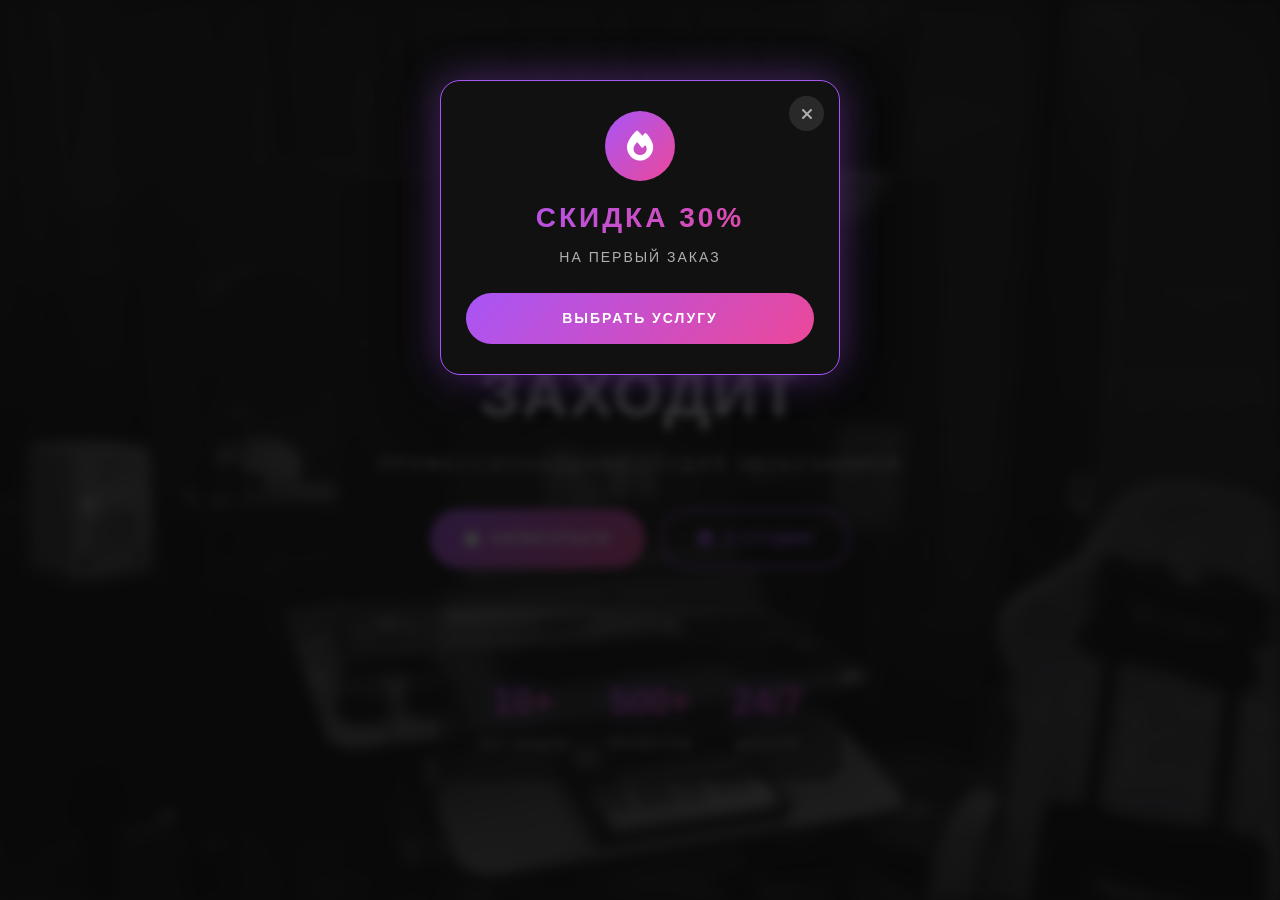
==== commit f596c909: "new update" ====
--- a/index.html
+++ b/index.html
@@ -74,20 +74,21 @@
         </div>
       </div>
     </section>
-    <!-- Всплывающее уведомление -->
-    <div class="promo-banner" id="promoBanner">
-      <div class="promo-content">
+    <!-- Модальное уведомление о скидке -->
+    <div class="promo-overlay" id="promoOverlay">
+      <div class="promo-modal">
+        <button class="promo-close" onclick="closePromo()">
+          <i class="fas fa-times"></i>
+        </button>
+
         <div class="promo-icon">
           <i class="fas fa-fire"></i>
         </div>
-        <div class="promo-text">
-          <span class="promo-title">СКИДКА 30%</span>
-          <span class="promo-subtitle">на первый заказ</span>
-        </div>
-        <a href="services.html" class="promo-btn">Выбрать услугу</a>
-        <button class="promo-close" onclick="closePromo()">
-          <i class="fas fa-times"></i>
-        </button>
+
+        <h3 class="promo-title">СКИДКА 30%</h3>
+        <p class="promo-subtitle">на первый заказ</p>
+
+        <a href="services.html" class="promo-btn"> Выбрать услугу </a>
       </div>
     </div>
     <script src="js/telegram.js"></script>
--- a/css/style.css
+++ b/css/style.css
@@ -2421,3 +2421,198 @@
     font-size: 12px;
   }
 }
+
+/* ===== Модальное уведомление ===== */
+.promo-overlay {
+  display: none;
+  position: fixed;
+  inset: 0;
+  background: rgba(10, 10, 10, 0.8);
+  backdrop-filter: blur(5px);
+  z-index: 5000;
+  align-items: flex-start;
+  justify-content: center;
+  padding: 20px;
+  padding-top: 80px;
+  animation: promoFadeIn 0.3s ease;
+}
+
+.promo-overlay.active {
+  display: flex;
+}
+
+.promo-modal {
+  background: var(--dark);
+  border: 1px solid var(--accent-purple);
+  border-radius: 20px;
+  padding: 30px 25px;
+  text-align: center;
+  width: 100%;
+  max-width: 400px;
+  position: relative;
+  box-shadow:
+    0 0 40px rgba(168, 85, 247, 0.4),
+    0 20px 60px rgba(0, 0, 0, 0.6);
+  animation: promoSlideDown 0.4s ease;
+}
+
+.promo-close {
+  position: absolute;
+  top: 15px;
+  right: 15px;
+  width: 35px;
+  height: 35px;
+  border-radius: 50%;
+  background: rgba(255, 255, 255, 0.1);
+  border: none;
+  color: var(--light-gray);
+  cursor: pointer;
+  display: flex;
+  align-items: center;
+  justify-content: center;
+  font-size: 16px;
+  transition: all 0.3s;
+}
+
+.promo-close:hover {
+  background: var(--accent-pink);
+  color: var(--white);
+  transform: rotate(90deg);
+}
+
+.promo-icon {
+  width: 70px;
+  height: 70px;
+  border-radius: 50%;
+  background: linear-gradient(135deg, var(--accent-purple), var(--accent-pink));
+  display: flex;
+  align-items: center;
+  justify-content: center;
+  margin: 0 auto 15px;
+  animation: promoPulse 2s infinite;
+}
+
+.promo-icon i {
+  font-size: 30px;
+  color: var(--white);
+}
+
+.promo-title {
+  font-size: 28px;
+  font-weight: 900;
+  letter-spacing: 3px;
+  background: linear-gradient(135deg, var(--accent-purple), var(--accent-pink));
+  -webkit-background-clip: text;
+  -webkit-text-fill-color: transparent;
+  background-clip: text;
+  margin-bottom: 5px;
+}
+
+.promo-subtitle {
+  font-size: 14px;
+  color: var(--light-gray);
+  letter-spacing: 2px;
+  text-transform: uppercase;
+  margin-bottom: 25px;
+}
+
+.promo-btn {
+  display: inline-flex;
+  align-items: center;
+  justify-content: center;
+  gap: 10px;
+  padding: 14px 30px;
+  background: linear-gradient(135deg, var(--accent-purple), var(--accent-pink));
+  color: var(--white);
+  border-radius: 30px;
+  text-decoration: none;
+  font-size: 14px;
+  font-weight: 700;
+  letter-spacing: 2px;
+  text-transform: uppercase;
+  transition: all 0.3s;
+  width: 100%;
+}
+
+.promo-btn:hover {
+  background: linear-gradient(135deg, var(--accent-dark), var(--accent-pink));
+  transform: translateY(-3px);
+  box-shadow: var(--neon-mixed-glow);
+}
+
+/* Анимации */
+@keyframes promoFadeIn {
+  from {
+    opacity: 0;
+  }
+  to {
+    opacity: 1;
+  }
+}
+
+@keyframes promoSlideDown {
+  from {
+    transform: translateY(-50px);
+    opacity: 0;
+  }
+  to {
+    transform: translateY(0);
+    opacity: 1;
+  }
+}
+
+@keyframes promoPulse {
+  0%,
+  100% {
+    box-shadow: 0 0 15px rgba(168, 85, 247, 0.5);
+  }
+  50% {
+    box-shadow: 0 0 30px rgba(236, 72, 153, 0.8);
+  }
+}
+
+/* Закрытие */
+.promo-overlay.closing {
+  animation: promoFadeOut 0.3s ease forwards;
+}
+
+@keyframes promoFadeOut {
+  to {
+    opacity: 0;
+  }
+}
+
+/* Мобильная адаптация */
+@media (max-width: 768px) {
+  .promo-overlay {
+    padding-top: 60px;
+    align-items: flex-start;
+  }
+
+  .promo-modal {
+    padding: 25px 20px;
+    border-radius: 15px;
+  }
+
+  .promo-icon {
+    width: 55px;
+    height: 55px;
+  }
+
+  .promo-icon i {
+    font-size: 24px;
+  }
+
+  .promo-title {
+    font-size: 22px;
+  }
+
+  .promo-subtitle {
+    font-size: 12px;
+  }
+
+  .promo-btn {
+    padding: 12px 25px;
+    font-size: 12px;
+  }
+}
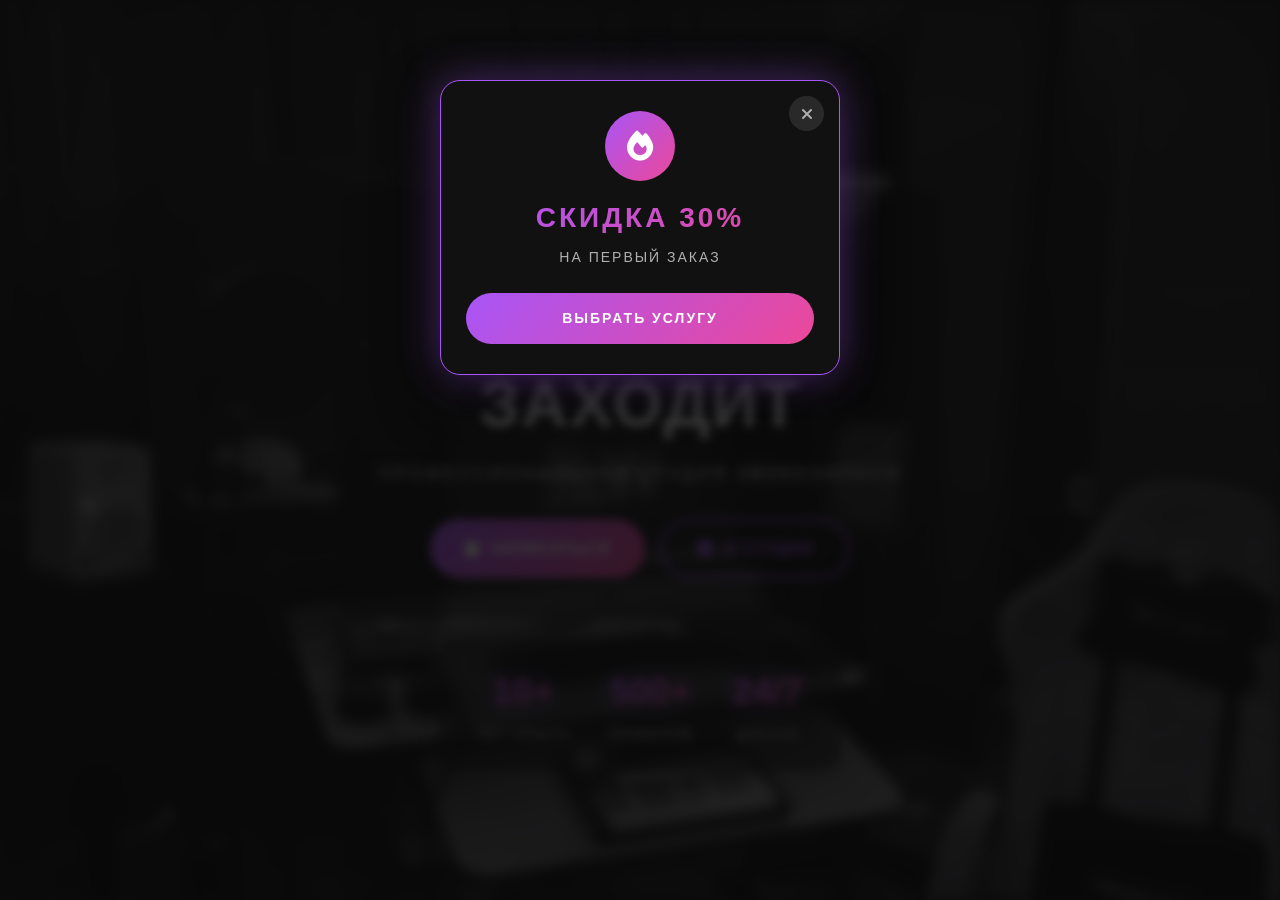
==== commit e55d416d: "new gallery" ====
--- a/index.html
+++ b/index.html
@@ -31,11 +31,6 @@
       <div class="bg-circle-pink"></div>
       <div class="bg-circle-cyan"></div>
       <div class="bg-ring"></div>
-      <div class="bg-dot bg-dot-1"></div>
-      <div class="bg-dot bg-dot-2"></div>
-      <div class="bg-dot bg-dot-3"></div>
-      <div class="bg-dot bg-dot-4"></div>
-      <div class="bg-dot bg-dot-5"></div>
     </div>
 
     <section class="hero hero-fullpage" id="hero">
--- a/css/style.css
+++ b/css/style.css
@@ -42,6 +42,10 @@
   padding: 0 20px;
 }
 
+a {
+  text-decoration: none;
+}
+
 /* ===== Фоновый слой ===== */
 .bg-layer {
   position: fixed;
@@ -92,8 +96,16 @@
   animation: floatSlowReverse 25s ease-in-out infinite;
 }
 
+.bg-circle-purple,
+.bg-circle-pink,
+.bg-circle-cyan,
+.bg-ring,
+.bg-dot {
+  position: absolute;
+  animation: floatSlow 25s ease-in-out infinite;
+}
+
 .bg-circle-purple {
-  position: absolute;
   top: 20%;
   left: 15%;
   width: 400px;
@@ -104,11 +116,9 @@
     transparent 70%
   );
   filter: blur(90px);
-  animation: floatSlow 30s ease-in-out infinite;
 }
 
 .bg-circle-pink {
-  position: absolute;
   bottom: 20%;
   right: 10%;
   width: 500px;
@@ -119,11 +129,10 @@
     transparent 70%
   );
   filter: blur(110px);
-  animation: floatSlowReverse 28s ease-in-out infinite;
+  animation-name: floatSlowReverse;
 }
 
 .bg-circle-cyan {
-  position: absolute;
   bottom: -100px;
   left: -100px;
   width: 300px;
@@ -134,11 +143,9 @@
     transparent 70%
   );
   filter: blur(80px);
-  animation: floatSlow 22s ease-in-out infinite;
 }
 
 .bg-ring {
-  position: absolute;
   top: 30%;
   right: 25%;
   width: 250px;
@@ -149,11 +156,9 @@
     0 0 20px rgba(139, 92, 246, 0.4),
     0 0 60px rgba(139, 92, 246, 0.2),
     inset 0 0 20px rgba(139, 92, 246, 0.1);
-  animation: floatSlow 26s ease-in-out infinite;
 }
 
 .bg-dot {
-  position: absolute;
   border-radius: 50%;
   background: rgba(255, 255, 255, 0.6);
   box-shadow: 0 0 10px rgba(139, 92, 246, 0.8);
@@ -225,10 +230,6 @@
     opacity: 1;
     transform: scale(1.5);
   }
-}
-
-a {
-  text-decoration: none;
 }
 
 /* ===== Hero ===== */
@@ -266,27 +267,24 @@
   pointer-events: none;
 }
 
-.hero-content {
-  text-align: center;
+.hero-content,
+.hero-stats {
+  position: relative;
   z-index: 10;
-  position: relative;
-  padding: 40px;
   background: rgba(10, 10, 10, 0.5);
   border-radius: 20px;
   backdrop-filter: blur(5px);
 }
 
+.hero-content {
+  text-align: center;
+  padding: 40px;
+}
+
 .hero-stats {
   display: flex;
   gap: 40px;
-  margin-top: 20px;
-  justify-content: center;
-  position: relative;
-  z-index: 10;
   padding: 25px 40px;
-  background: rgba(10, 10, 10, 0.5);
-  border-radius: 20px;
-  backdrop-filter: blur(5px);
 }
 
 .hero-title {
@@ -339,7 +337,6 @@
   display: inline-flex;
   align-items: center;
   gap: 10px;
-  text-decoration: none;
 }
 
 .btn-primary {
@@ -390,7 +387,7 @@
   letter-spacing: 1px;
 }
 
-/* ===== Кнопка назад ===== */
+/* ===== Кнопки ===== */
 .back-btn {
   position: fixed;
   top: 20px;
@@ -400,7 +397,6 @@
   align-items: center;
   gap: 8px;
   color: var(--white);
-  text-decoration: none;
   font-size: 14px;
   font-weight: 600;
   padding: 10px 20px;
@@ -415,7 +411,6 @@
   color: var(--accent-purple);
 }
 
-/* ===== Кнопка услуги ===== */
 .btn-book-service {
   display: inline-flex;
   align-items: center;
@@ -425,7 +420,6 @@
   background: linear-gradient(135deg, var(--accent-purple), var(--accent-pink));
   color: var(--white);
   border-radius: 30px;
-  text-decoration: none;
   font-weight: 700;
   font-size: 14px;
   text-transform: uppercase;
@@ -438,88 +432,6 @@
   background: linear-gradient(135deg, var(--accent-dark), var(--accent-pink));
   transform: translateY(-2px);
   box-shadow: var(--neon-mixed-glow);
-}
-
-/* ===== Обёртка поля даты ===== */
-.date-input-wrapper {
-  display: flex;
-  gap: 10px;
-}
-
-.date-input-wrapper input {
-  flex: 1;
-}
-
-.calendar-toggle {
-  width: 50px;
-  height: 50px;
-  background: var(--medium-gray);
-  border: 1px solid #333;
-  color: var(--accent-purple);
-  border-radius: 8px;
-  cursor: pointer;
-  font-size: 18px;
-  display: flex;
-  align-items: center;
-  justify-content: center;
-  transition: all 0.2s;
-}
-
-.calendar-toggle:hover {
-  border-color: var(--accent-purple);
-  box-shadow: 0 0 15px rgba(168, 85, 247, 0.3);
-}
-
-/* ===== Модалка календаря ===== */
-.calendar-modal {
-  display: none;
-  position: fixed;
-  inset: 0;
-  background: rgba(10, 10, 10, 0.9);
-  z-index: 2000;
-  align-items: flex-end;
-  justify-content: center;
-}
-
-.calendar-modal.active {
-  display: flex;
-}
-
-.calendar-modal-content {
-  background: var(--dark);
-  border-radius: 20px 20px 0 0;
-  padding: 25px 20px 30px;
-  width: 100%;
-  max-width: 500px;
-  border: 1px solid var(--medium-gray);
-  border-bottom: none;
-  animation: slideUp 0.3s ease;
-}
-
-.calendar-close {
-  width: 100%;
-  padding: 13px;
-  margin-top: 15px;
-  background: linear-gradient(135deg, var(--accent-purple), var(--accent-pink));
-  color: var(--white);
-  border: none;
-  border-radius: 10px;
-  font-size: 16px;
-  font-weight: 700;
-  cursor: pointer;
-  text-transform: uppercase;
-  letter-spacing: 1px;
-}
-
-@keyframes slideUp {
-  from {
-    transform: translateY(100%);
-    opacity: 0;
-  }
-  to {
-    transform: translateY(0);
-    opacity: 1;
-  }
 }
 
 /* ===== Секции ===== */
@@ -569,8 +481,6 @@
   border-radius: 15px;
   border: 1px solid var(--medium-gray);
   transition: all 0.3s;
-  position: relative;
-  overflow: hidden;
 }
 
 .service-card:hover {
@@ -662,6 +572,35 @@
   color: var(--light-gray);
 }
 
+/* ===== Валидация ===== */
+.form-group.error input,
+.form-group.error select {
+  border-color: #ff4444;
+  box-shadow: 0 0 15px rgba(255, 68, 68, 0.3);
+  animation: shake 0.4s ease;
+}
+
+.form-group.error label {
+  color: #ff4444;
+}
+
+@keyframes shake {
+  0%,
+  100% {
+    transform: translateX(0);
+  }
+  25% {
+    transform: translateX(-8px);
+  }
+  50% {
+    transform: translateX(8px);
+  }
+  75% {
+    transform: translateX(-4px);
+  }
+}
+
+/* ===== Цена ===== */
 .price-summary {
   display: flex;
   justify-content: space-between;
@@ -740,152 +679,6 @@
   background: var(--accent-purple);
   border-color: var(--accent-purple);
   box-shadow: var(--neon-purple-glow);
-}
-
-/* ===== Страница О студии ===== */
-.about-page,
-.gallery-page,
-.clients-page,
-.map-page {
-  padding: 80px 0;
-  padding-top: 0px;
-}
-
-.about-page {
-  padding-top: 80px;
-}
-
-.about-content {
-  display: grid;
-  grid-template-columns: 1fr 1fr;
-  gap: 50px;
-  align-items: center;
-  margin-top: 50px;
-}
-
-.about-text {
-  position: relative;
-  padding-left: 25px;
-  border-left: 3px solid var(--accent-purple);
-}
-
-.about-text p {
-  color: var(--light-gray);
-  margin-bottom: 20px;
-  font-size: 17px;
-  line-height: 1.7;
-}
-
-.about-text p:first-child {
-  color: var(--white);
-  font-size: 20px;
-  font-weight: 600;
-}
-
-.about-features {
-  display: grid;
-  grid-template-columns: repeat(2, 1fr);
-  gap: 15px;
-}
-
-.feature {
-  background: var(--dark);
-  padding: 20px;
-  border-radius: 12px;
-  text-align: center;
-  border: 1px solid var(--medium-gray);
-  transition: all 0.3s;
-  display: flex;
-  flex-direction: column;
-  align-items: center;
-  gap: 10px;
-}
-
-.feature:hover {
-  border-color: var(--accent-purple);
-  box-shadow: var(--neon-purple-glow);
-  transform: translateY(-5px);
-}
-
-.feature i {
-  font-size: 28px;
-  background: linear-gradient(135deg, var(--accent-purple), var(--accent-pink));
-  -webkit-background-clip: text;
-  -webkit-text-fill-color: transparent;
-  background-clip: text;
-  filter: drop-shadow(0 0 8px rgba(168, 85, 247, 0.5));
-}
-
-.feature span {
-  font-size: 13px;
-  color: var(--light-gray);
-  line-height: 1.4;
-}
-
-/* ===== Стена клиентов ===== */
-.clients-grid {
-  display: grid;
-  grid-template-columns: repeat(auto-fill, minmax(200px, 1fr));
-  gap: 15px;
-}
-
-.client-card {
-  background: transparent;
-  border-radius: 12px;
-  text-align: center;
-  transition: all 0.3s;
-  display: flex;
-  flex-direction: column;
-  align-items: center;
-  gap: 10px;
-}
-
-.client-card:hover {
-  border-color: var(--accent-purple);
-  box-shadow: var(--neon-purple-glow);
-  transform: translateY(-3px);
-}
-
-.client-card i {
-  font-size: 40px;
-  color: var(--accent-purple);
-  opacity: 0.7;
-}
-
-.client-card span {
-  font-size: 14px;
-  color: var(--light-gray);
-  letter-spacing: 1px;
-}
-
-/* ===== Мобильная адаптация ===== */
-@media (max-width: 768px) {
-  .about-content {
-    grid-template-columns: 1fr;
-    gap: 30px;
-  }
-
-  .about-features {
-    grid-template-columns: repeat(2, 1fr);
-    gap: 10px;
-  }
-
-  .clients-grid {
-    grid-template-columns: repeat(2, 1fr);
-    gap: 10px;
-  }
-
-  .feature {
-    padding: 15px;
-  }
-
-  .feature i {
-    font-size: 24px;
-  }
-
-  .feature span {
-    font-size: 11px;
-  }
 }
 
 .calendar-weekdays {
@@ -952,357 +745,6 @@
   box-shadow: var(--neon-mixed-glow);
 }
 
-/* ===== Блок информации ===== */
-.booking-info {
-  background: var(--dark);
-  padding: 25px;
-  border-radius: 15px;
-  border: 1px solid var(--medium-gray);
-  margin-top: 30px;
-}
-
-.booking-info h3 {
-  margin-bottom: 15px;
-  background: linear-gradient(135deg, var(--accent-purple), var(--accent-pink));
-  -webkit-background-clip: text;
-  -webkit-text-fill-color: transparent;
-  background-clip: text;
-  text-transform: uppercase;
-  letter-spacing: 2px;
-  font-size: 18px;
-}
-
-.booking-info ul {
-  list-style: none;
-  display: grid;
-  grid-template-columns: repeat(auto-fit, minmax(200px, 1fr));
-  gap: 10px;
-}
-
-.booking-info li {
-  padding: 8px 0;
-  color: var(--light-gray);
-  display: flex;
-  align-items: center;
-  gap: 10px;
-  font-size: 14px;
-}
-
-.booking-info li i {
-  color: var(--accent-purple);
-  width: 20px;
-}
-
-/* ===== Контакты ===== */
-.contacts {
-  padding: 80px 0;
-  padding-top: 0;
-}
-
-.contacts-grid {
-  display: grid;
-  grid-template-columns: repeat(auto-fit, minmax(280px, 1fr));
-  gap: 20px;
-  max-width: 800px;
-  margin: 0 auto;
-}
-
-.contact-card {
-  display: flex;
-  align-items: center;
-  gap: 15px;
-  background: var(--dark);
-  padding: 25px;
-  border-radius: 15px;
-  border: 1px solid var(--medium-gray);
-  text-decoration: none;
-  transition: all 0.3s;
-}
-
-.contact-card:hover {
-  transform: translateY(-5px);
-  border-color: var(--accent-purple);
-  box-shadow: var(--neon-purple-glow);
-}
-
-.contact-icon {
-  width: 50px;
-  height: 50px;
-  border-radius: 50%;
-  background: rgba(168, 85, 247, 0.15);
-  display: flex;
-  align-items: center;
-  justify-content: center;
-  flex-shrink: 0;
-}
-
-.contact-icon i {
-  font-size: 20px;
-  background: linear-gradient(135deg, var(--accent-purple), var(--accent-pink));
-  -webkit-background-clip: text;
-  -webkit-text-fill-color: transparent;
-  background-clip: text;
-}
-
-.contact-icon.telegram {
-  background: rgba(0, 136, 204, 0.15);
-}
-
-.contact-icon.telegram i {
-  background: linear-gradient(135deg, #00aaff, #0088cc);
-  -webkit-background-clip: text;
-  -webkit-text-fill-color: transparent;
-  background-clip: text;
-}
-
-.contact-info {
-  display: flex;
-  flex-direction: column;
-  gap: 3px;
-  flex: 1;
-}
-
-.contact-label {
-  font-size: 11px;
-  color: var(--light-gray);
-  text-transform: uppercase;
-  letter-spacing: 2px;
-}
-
-.contact-value {
-  font-size: 18px;
-  font-weight: 700;
-  color: var(--white);
-}
-
-.contact-arrow {
-  color: var(--light-gray);
-  font-size: 16px;
-  transition: all 0.3s;
-}
-
-.contact-card:hover .contact-arrow {
-  color: var(--accent-purple);
-  transform: translateX(5px);
-}
-
-/* ===== Анимации ===== */
-@keyframes heroZoom {
-  0%,
-  100% {
-    transform: scale(1);
-  }
-  50% {
-    transform: scale(1.05);
-  }
-}
-
-/* ===== Десктоп ===== */
-@media (min-width: 769px) {
-  .booking-wrapper {
-    display: grid;
-    grid-template-columns: 1fr 1fr;
-    gap: 30px;
-    max-width: 1000px;
-    align-items: start;
-  }
-
-  .calendar-modal {
-    display: block;
-    position: static;
-    background: transparent;
-  }
-
-  .calendar-modal-content {
-    border-radius: 15px;
-    border: 1px solid var(--medium-gray);
-    animation: none;
-    padding: 25px;
-  }
-
-  .calendar-close {
-    display: none;
-  }
-
-  .calendar-toggle {
-    display: none;
-  }
-}
-
-/* ===== Мобильная адаптация ===== */
-@media (max-width: 768px) {
-  .bg-layer::before {
-    width: 400px;
-    height: 400px;
-    top: -150px;
-    left: -150px;
-    filter: blur(60px);
-  }
-
-  .bg-layer::after {
-    width: 300px;
-    height: 300px;
-    right: -100px;
-    filter: blur(1px);
-  }
-
-  .bg-circle-purple {
-    width: 200px;
-    height: 200px;
-    filter: blur(50px);
-  }
-  .bg-circle-pink {
-    width: 250px;
-    height: 250px;
-    filter: blur(60px);
-  }
-  .bg-circle-cyan {
-    width: 150px;
-    height: 150px;
-    filter: blur(40px);
-  }
-  .bg-ring {
-    width: 150px;
-    height: 150px;
-  }
-
-  .bg-dot-3,
-  .bg-dot-4 {
-    display: none;
-  }
-
-  .bg-layer *,
-  .bg-layer::before,
-  .bg-layer::after {
-    animation: none !important;
-  }
-
-  .hero {
-    padding: 80px 15px 40px;
-  }
-
-  .hero-content {
-    padding: 25px 15px;
-    border-radius: 15px;
-    background: rgba(10, 10, 10, 0.65);
-  }
-
-  .hero-stats {
-    padding: 15px;
-    gap: 15px;
-    border-radius: 15px;
-    background: rgba(10, 10, 10, 0.65);
-  }
-
-  .hero-title {
-    font-size: 28px;
-  }
-
-  .hero-title .outline {
-    filter: drop-shadow(0 0 10px rgba(168, 85, 247, 0.5));
-  }
-
-  .hero-subtitle {
-    font-size: 14px;
-    letter-spacing: 1px;
-  }
-
-  .btn-primary,
-  .btn-outline {
-    padding: 12px 20px;
-    font-size: 13px;
-    width: 100%;
-    justify-content: center;
-  }
-
-  .stat-number {
-    font-size: 22px;
-  }
-
-  .booking-wrapper {
-    grid-template-columns: 1fr;
-    gap: 20px;
-    max-width: 100%;
-  }
-
-  .booking-form {
-    padding: 20px 15px;
-  }
-  .calendar-day {
-    font-size: 12px;
-  }
-  .booking-info {
-    padding: 15px;
-  }
-  .booking-info ul {
-    grid-template-columns: 1fr;
-  }
-
-  .contacts {
-    padding: 50px 0;
-  }
-  .contacts-grid {
-    grid-template-columns: 1fr;
-    gap: 12px;
-  }
-  .contact-card {
-    padding: 18px;
-  }
-  .contact-icon {
-    width: 40px;
-    height: 40px;
-  }
-  .contact-icon i {
-    font-size: 16px;
-  }
-  .contact-value {
-    font-size: 15px;
-  }
-
-  section {
-    padding: 60px 0;
-  }
-  .section-title {
-    font-size: 28px;
-  }
-}
-
-@media (max-width: 480px) {
-  .bg-circle-pink,
-  .bg-circle-cyan,
-  .bg-ring,
-  .bg-dot {
-    display: none;
-  }
-
-  .bg-layer::before {
-    filter: blur(40px);
-  }
-}
-
-@media (prefers-reduced-motion: reduce) {
-  .bg-layer *,
-  .bg-layer::before,
-  .bg-layer::after {
-    animation: none !important;
-  }
-}
-
-/* ===== Telegram Web App ===== */
-.telegram-app .hero {
-  padding-top: 60px;
-}
-
-/* ===== Форма бронирования и календарь ===== */
-.booking-wrapper {
-  display: grid;
-  grid-template-columns: 1fr;
-  gap: 30px;
-  max-width: 600px;
-  margin: 0 auto;
-}
-
-/* ===== Календарь на мобильных — модалка ===== */
 .calendar-modal {
   display: none;
   position: fixed;
@@ -1355,328 +797,192 @@
   display: flex;
   align-items: center;
   justify-content: center;
-  transition: all 0.2s;
-}
-
-/* ===== ДЕСКТОП: календарь справа ===== */
-@media (min-width: 769px) {
-  .booking-wrapper {
-    grid-template-columns: 1fr 1fr;
-    max-width: 1000px;
-    align-items: start;
-  }
-
-  .calendar-modal {
-    display: block;
-    position: static;
-    background: transparent;
-    z-index: auto;
-  }
-
-  .calendar-modal-content {
-    border-radius: 15px;
-    border: 1px solid var(--medium-gray);
-    animation: none;
-    padding: 25px;
-    max-width: none;
-  }
-
-  .calendar-close {
-    display: none;
-  }
-
-  .calendar-toggle {
-    display: none;
-  }
-}
-
-/* ===== МОБИЛЬНЫЙ: календарь скрыт, открывается по кнопке ===== */
-@media (max-width: 768px) {
-  .booking-wrapper {
-    grid-template-columns: 1fr;
-    max-width: 100%;
-  }
-
-  .calendar-modal {
-    display: none;
-    position: fixed;
-    inset: 0;
-  }
-
-  .calendar-modal.active {
-    display: flex;
-  }
-
-  .calendar-toggle {
-    display: flex;
-  }
-}
-
-/* ===== Галерея на мобильных ===== */
-@media (max-width: 768px) {
-  .gallery-slider {
-    border-radius: 10px;
-    box-shadow: 0 0 20px rgba(0, 0, 0, 0.5);
-  }
-
-  .gallery-slider-image {
-    height: 220px;
-  }
-
-  .gallery-slider-btn {
-    width: 35px;
-    height: 35px;
-    font-size: 14px;
-  }
-
-  .gallery-slider-btn.prev {
-    left: 10px;
-  }
-
-  .gallery-slider-btn.next {
-    right: 10px;
-  }
-
-  .gallery-slider-overlay {
-    padding: 15px;
-  }
-
-  .gallery-slider-overlay span {
-    font-size: 14px;
-    letter-spacing: 1px;
-  }
-
-  .gallery-slider-counter {
-    bottom: 10px;
-    right: 10px;
-    padding: 5px 10px;
-    font-size: 11px;
-  }
-
-  .btn-view-all {
-    padding: 12px 25px;
-    font-size: 13px;
-  }
-}
-
-/* ===== Футер ===== */
-.footer {
+}
+
+/* ===== Блок информации ===== */
+.booking-info {
   background: var(--dark);
-  padding: 40px 0 15px;
-  border-top: 1px solid var(--accent-purple);
-  box-shadow: 0 -5px 20px rgba(168, 85, 247, 0.1);
-}
-
-.footer-content {
-  display: flex;
-  flex-direction: column;
-  gap: 30px;
-  margin-bottom: 25px;
-  justify-content: center;
-  align-items: center;
-}
-
-.footer-logo {
-  display: flex;
-  align-items: center;
-  gap: 8px;
-  font-size: 20px;
-  font-weight: 900;
-  letter-spacing: 1px;
-}
-
-.footer-logo i {
+  padding: 25px;
+  border-radius: 15px;
+  border: 1px solid var(--medium-gray);
+  margin-top: 30px;
+}
+
+.booking-info h3 {
+  margin-bottom: 15px;
   background: linear-gradient(135deg, var(--accent-purple), var(--accent-pink));
   -webkit-background-clip: text;
   -webkit-text-fill-color: transparent;
   background-clip: text;
-  font-size: 26px;
-}
-
-.footer-links {
-  display: flex;
-  flex-direction: column;
-  gap: 8px;
-}
-
-.footer-links a {
+  text-transform: uppercase;
+  letter-spacing: 2px;
+  font-size: 18px;
+}
+
+.booking-info ul {
+  list-style: none;
+  display: grid;
+  grid-template-columns: repeat(auto-fit, minmax(200px, 1fr));
+  gap: 10px;
+}
+
+.booking-info li {
+  padding: 8px 0;
   color: var(--light-gray);
-  text-decoration: none;
-  transition: all 0.2s;
-  font-size: 13px;
-}
-
-.footer-links a:hover {
+  display: flex;
+  align-items: center;
+  gap: 10px;
+  font-size: 14px;
+}
+
+.booking-info li i {
   color: var(--accent-purple);
-}
-
-.footer-social {
-  display: flex;
-  gap: 10px;
-}
-
-.footer-social a {
-  width: 35px;
-  height: 35px;
-  border-radius: 50%;
-  background: var(--medium-gray);
-  display: flex;
-  align-items: center;
-  justify-content: center;
-  color: var(--white);
-  transition: all 0.2s;
-  border: 1px solid var(--medium-gray);
-  font-size: 14px;
-}
-
-.footer-social a:hover {
-  background: linear-gradient(135deg, var(--accent-purple), var(--accent-pink));
-  transform: translateY(-2px);
-  box-shadow: var(--neon-mixed-glow);
-}
-
-.footer-copyright {
-  text-align: center;
-  color: var(--light-gray);
-  font-size: 12px;
-}
-
-/* Мобильная адаптация футера */
-@media (max-width: 768px) {
-  .footer {
-    padding: 30px 0 10px;
-  }
-
-  .footer-content {
-    grid-template-columns: 1fr;
-    gap: 15px;
-    text-align: center;
-  }
-
-  .footer-logo {
-    justify-content: center;
-  }
-
-  .footer-links {
-    align-items: center;
-  }
-
-  .footer-social {
-    justify-content: center;
-  }
-}
-
-/* ===== Галерея ===== */
+  width: 20px;
+}
+
+/* ===== ГАЛЕРЕЯ-КАРУСЕЛЬ (финальная версия) ===== */
 .gallery-slider {
   position: relative;
-  max-width: 1000px;
+  width: 100%;
+  height: 600px;
   margin: 0 auto;
+  overflow: hidden;
+  display: flex;
+  align-items: center;
+  justify-content: center;
+}
+
+.gallery-track {
+  position: relative;
+  width: 100%;
+  height: 100%;
+  display: flex;
+  align-items: center;
+  justify-content: center;
+}
+
+.gallery-slide {
+  position: absolute;
+  top: 50%;
+  left: 50%;
+  width: 600px;
+  height: 600px;
   border-radius: 15px;
   overflow: hidden;
+  cursor: pointer;
+  transition: all 0.6s cubic-bezier(0.4, 0, 0.2, 1);
   border: 1px solid var(--medium-gray);
-  box-shadow: 0 0 30px rgba(0, 0, 0, 0.5);
-}
-
-.gallery-slider-image {
-  position: relative;
-  width: 100%;
-  height: 500px;
-  cursor: zoom-in;
-  overflow: hidden;
-}
-
-.gallery-slider-image img {
+  will-change: transform, opacity, filter;
+}
+
+/* Позиции */
+.gallery-slide.pos-left {
+  transform: translate(calc(-50% - 370px), -50%) scale(0.7);
+  filter: brightness(0.4) grayscale(50%);
+  border-radius: 10px;
+  opacity: 1;
+  z-index: 1;
+}
+
+.gallery-slide.pos-center {
+  transform: translate(-50%, -50%) scale(1);
+  filter: brightness(1) grayscale(0%);
+  opacity: 1;
+  z-index: 10;
+  border-color: var(--accent-purple);
+}
+
+.gallery-slide.pos-right {
+  transform: translate(calc(-50% + 370px), -50%) scale(0.7);
+  filter: brightness(0.4) grayscale(0%);
+  border-radius: 10px;
+  opacity: 1;
+  z-index: 1;
+}
+
+.gallery-slide.pos-hidden-left {
+  transform: translate(calc(-50% - 700px), -50%) scale(0.5);
+  filter: brightness(0.2) grayscale(100%);
+  opacity: 0;
+  z-index: 0;
+}
+
+.gallery-slide.pos-hidden-right {
+  transform: translate(calc(-50% + 700px), -50%) scale(0.5);
+  filter: brightness(0.2) grayscale(100%);
+  opacity: 0;
+  z-index: 0;
+}
+
+.gallery-slide img {
   width: 100%;
   height: 100%;
   object-fit: cover;
-  transition:
-    opacity 0.15s ease,
-    transform 0.15s ease;
-}
-
-.gallery-slider-image img.fade-out {
-  opacity: 0;
-  transform: scale(0.97);
-}
-
-.gallery-slider-overlay {
+  display: block;
+  pointer-events: none;
+}
+
+.gallery-slide-title {
   position: absolute;
   bottom: 0;
   left: 0;
   right: 0;
+  padding: 20px;
   background: linear-gradient(transparent, rgba(10, 10, 10, 0.9));
-  padding: 30px 20px 20px;
-}
-
-.gallery-slider-overlay span {
-  color: var(--white);
-  font-size: 18px;
+  color: var(--white);
+  font-size: 16px;
   letter-spacing: 2px;
   text-transform: uppercase;
-}
-
-.gallery-slider-btn {
-  position: absolute;
-  top: 50%;
-  transform: translateY(-50%);
-  background: rgba(10, 10, 10, 0.8);
-  border: 2px solid var(--medium-gray);
-  color: var(--white);
-  width: 50px;
-  height: 50px;
+  opacity: 0;
+  transition: opacity 0.4s ease;
+}
+
+.gallery-slide.pos-center .gallery-slide-title {
+  opacity: 1;
+}
+
+/* Точки */
+.gallery-dots {
+  display: flex;
+  justify-content: center;
+  gap: 8px;
+  margin-top: 20px;
+}
+
+.gallery-dot {
+  width: 10px;
+  height: 10px;
   border-radius: 50%;
+  background: var(--medium-gray);
   cursor: pointer;
-  font-size: 20px;
   transition: all 0.3s;
-  z-index: 10;
-  display: flex;
-  align-items: center;
-  justify-content: center;
-}
-
-.gallery-slider-btn:hover {
-  background: linear-gradient(135deg, var(--accent-purple), var(--accent-pink));
-  color: var(--white);
-  border-color: transparent;
+  border: none;
+  padding: 0;
+}
+
+.gallery-dot.active {
+  background: linear-gradient(135deg, var(--accent-purple), var(--accent-pink));
+  width: 30px;
+  border-radius: 5px;
   box-shadow: var(--neon-mixed-glow);
 }
 
-.gallery-slider-btn.prev {
-  left: 20px;
-}
-
-.gallery-slider-btn.next {
-  right: 20px;
-}
-
-.gallery-slider-counter {
-  position: absolute;
-  bottom: 20px;
-  right: 20px;
-  background: rgba(10, 10, 10, 0.8);
-  color: var(--white);
-  padding: 8px 15px;
-  border-radius: 20px;
-  font-size: 14px;
-  border: 1px solid var(--medium-gray);
-}
-
 .btn-view-all {
   display: flex;
-  margin: 30px auto 0;
-  padding: 15px 40px;
+  margin: 20px auto 0;
+  padding: 12px 30px;
   background: transparent;
   border: 2px solid var(--accent-purple);
   color: var(--accent-purple);
   border-radius: 30px;
   cursor: pointer;
-  font-size: 16px;
+  font-size: 14px;
   font-weight: 700;
   text-transform: uppercase;
   letter-spacing: 1px;
   transition: all 0.3s;
   align-items: center;
-  gap: 10px;
+  gap: 8px;
 }
 
 .btn-view-all:hover {
@@ -1684,7 +990,6 @@
   border-color: var(--accent-pink);
   color: var(--accent-pink);
   box-shadow: var(--neon-purple-glow);
-  transform: translateY(-3px);
 }
 
 /* ===== Модалка всех фото ===== */
@@ -1726,13 +1031,13 @@
   color: var(--white);
   font-size: 30px;
   cursor: pointer;
-  transition: all 0.3s;
   width: 50px;
   height: 50px;
   border-radius: 50%;
   display: flex;
   align-items: center;
   justify-content: center;
+  transition: all 0.3s;
 }
 
 .all-photos-close:hover {
@@ -1752,7 +1057,6 @@
   border-radius: 10px;
   overflow: hidden;
   cursor: pointer;
-  position: relative;
   border: 1px solid var(--medium-gray);
 }
 
@@ -1798,7 +1102,6 @@
   color: var(--white);
   font-size: 40px;
   cursor: pointer;
-  transition: all 0.3s;
 }
 
 .photo-modal-close:hover {
@@ -1818,10 +1121,10 @@
   border-radius: 50%;
   cursor: pointer;
   font-size: 20px;
+  display: flex;
+  align-items: center;
+  justify-content: center;
   transition: all 0.3s;
-  display: flex;
-  align-items: center;
-  justify-content: center;
 }
 
 .photo-modal-nav:hover {
@@ -1834,7 +1137,6 @@
 .photo-modal-nav.prev {
   left: 20px;
 }
-
 .photo-modal-nav.next {
   right: 20px;
 }
@@ -1851,50 +1153,176 @@
   border: 1px solid var(--medium-gray);
 }
 
-/* ===== Мобильная адаптация галереи ===== */
-@media (max-width: 768px) {
-  .gallery-slider {
-    border-radius: 10px;
-  }
-
-  .gallery-slider-image {
-    height: 220px;
-  }
-
-  .gallery-slider-btn {
-    width: 35px;
-    height: 35px;
-    font-size: 14px;
-  }
-
-  .gallery-slider-btn.prev {
-    left: 10px;
-  }
-
-  .gallery-slider-btn.next {
-    right: 10px;
-  }
-
-  .gallery-slider-overlay {
-    padding: 15px;
-  }
-
-  .gallery-slider-overlay span {
-    font-size: 14px;
-    letter-spacing: 1px;
-  }
-
-  .gallery-slider-counter {
-    bottom: 10px;
-    right: 10px;
-    padding: 5px 10px;
-    font-size: 11px;
-  }
-
-  .btn-view-all {
-    padding: 12px 25px;
-    font-size: 13px;
-  }
+/* ===== Страница О студии ===== */
+.about-page,
+.gallery-page,
+.clients-page,
+.map-page {
+  padding: 80px 0;
+}
+
+.about-content {
+  display: grid;
+  grid-template-columns: 1fr 1fr;
+  gap: 50px;
+  align-items: center;
+  margin-top: 50px;
+}
+
+.about-text {
+  position: relative;
+  padding-left: 25px;
+  border-left: 3px solid var(--accent-purple);
+}
+
+.about-text p {
+  color: var(--light-gray);
+  margin-bottom: 20px;
+  font-size: 17px;
+  line-height: 1.7;
+}
+
+.about-text p:first-child {
+  color: var(--white);
+  font-size: 20px;
+  font-weight: 600;
+}
+
+.about-features {
+  display: grid;
+  grid-template-columns: repeat(2, 1fr);
+  gap: 15px;
+}
+
+.feature {
+  background: var(--dark);
+  padding: 20px;
+  border-radius: 12px;
+  text-align: center;
+  border: 1px solid var(--medium-gray);
+  transition: all 0.3s;
+  display: flex;
+  flex-direction: column;
+  align-items: center;
+  gap: 10px;
+}
+
+.feature:hover {
+  border-color: var(--accent-purple);
+  box-shadow: var(--neon-purple-glow);
+  transform: translateY(-5px);
+}
+
+.feature i {
+  font-size: 28px;
+  background: linear-gradient(135deg, var(--accent-purple), var(--accent-pink));
+  -webkit-background-clip: text;
+  -webkit-text-fill-color: transparent;
+  background-clip: text;
+}
+
+.feature span {
+  font-size: 13px;
+  color: var(--light-gray);
+  line-height: 1.4;
+}
+
+/* ===== Текст О студии ===== */
+.about-text-wrapper {
+  background: rgba(10, 10, 10, 0.5);
+  border-radius: 20px;
+  backdrop-filter: blur(5px);
+  padding: 30px;
+  border: 1px solid var(--medium-gray);
+  line-height: 1.8;
+}
+
+.about-text-wrapper p {
+  color: var(--light-gray);
+  font-size: 16px;
+  margin-bottom: 20px;
+  letter-spacing: 0.3px;
+}
+
+.about-text-wrapper p:last-child {
+  margin-bottom: 0;
+}
+
+.about-text-wrapper strong {
+  color: var(--accent-purple);
+  font-weight: 700;
+}
+
+.about-text-wrapper em {
+  color: var(--accent-pink);
+  font-style: italic;
+}
+
+/* ===== Артисты ===== */
+.about-artists {
+  margin: 20px 0;
+  padding: 20px;
+  background: rgba(168, 85, 247, 0.08);
+  border-radius: 15px;
+  border: 1px solid rgba(168, 85, 247, 0.3);
+  backdrop-filter: blur(3px);
+}
+
+.about-artists-label {
+  color: var(--accent-purple);
+  font-size: 14px;
+  letter-spacing: 2px;
+  margin-bottom: 15px;
+  text-transform: uppercase;
+  font-weight: 700;
+}
+
+.about-artists-names {
+  display: flex;
+  flex-wrap: wrap;
+  gap: 10px;
+}
+
+.about-artists-names span {
+  padding: 10px 20px;
+  background: linear-gradient(135deg, var(--accent-purple), var(--accent-pink));
+  border-radius: 25px;
+  font-size: 13px;
+  font-weight: 700;
+  letter-spacing: 1px;
+  color: var(--white);
+  transition: all 0.3s;
+  cursor: pointer;
+  box-shadow: 0 0 15px rgba(168, 85, 247, 0.3);
+}
+
+.about-artists-names span:hover {
+  background: var(--white);
+  color: var(--accent-purple);
+  box-shadow: 0 0 25px rgba(168, 85, 247, 0.6);
+  letter-spacing: 2px;
+}
+
+/* ===== Клиенты ===== */
+.clients-grid {
+  display: grid;
+  grid-template-columns: repeat(auto-fill, minmax(200px, 1fr));
+  gap: 15px;
+}
+
+.client-card {
+  background: transparent;
+  border-radius: 12px;
+  text-align: center;
+  transition: all 0.3s;
+  display: flex;
+  flex-direction: column;
+  align-items: center;
+  gap: 10px;
+}
+
+.client-card:hover {
+  transform: translateY(-3px);
 }
 
 .client-photo-wrapper {
@@ -1915,7 +1343,6 @@
   transform: scale(1.1);
 }
 
-/* ===== Имена артистов ===== */
 .client-card span {
   font-size: 16px;
   font-weight: 700;
@@ -1954,475 +1381,179 @@
   width: 80%;
 }
 
-/* ===== Текст О студии ===== */
-.about-quote {
-  margin-bottom: 30px;
-}
-
-.about-quote-main {
-  font-size: 20px;
-  font-weight: 600;
-  line-height: 1.6;
-  color: var(--white);
-  padding: 20px 25px;
-  border-left: 3px solid var(--accent-purple);
-  background: rgba(168, 85, 247, 0.05);
-  border-radius: 0 12px 12px 0;
-  letter-spacing: 0.5px;
-}
-
-.about-text-block {
-  margin-bottom: 30px;
-}
-
-.about-text-block p {
-  color: var(--light-gray);
-  font-size: 16px;
-  line-height: 1.8;
-  letter-spacing: 0.3px;
-}
-
-.about-text-block strong {
-  color: var(--accent-purple);
-  font-weight: 700;
-}
-
-.about-text-block em {
-  color: var(--accent-pink);
-  font-style: italic;
-}
-
-/* ===== Артисты ===== */
-.about-artists {
-  margin-bottom: 30px;
-  padding: 20px;
+/* ===== Контакты ===== */
+.contacts {
+  padding: 80px 0;
+}
+
+.contacts-grid {
+  display: grid;
+  grid-template-columns: repeat(auto-fit, minmax(280px, 1fr));
+  gap: 20px;
+  max-width: 800px;
+  margin: 0 auto;
+}
+
+.contact-card {
+  display: flex;
+  align-items: center;
+  gap: 15px;
   background: var(--dark);
-  border-radius: 12px;
+  padding: 25px;
+  border-radius: 15px;
   border: 1px solid var(--medium-gray);
-}
-
-.about-artists-label {
-  color: var(--light-gray);
-  font-size: 14px;
-  letter-spacing: 1px;
-  margin-bottom: 15px;
-  text-transform: uppercase;
-}
-
-.about-artists-names {
-  display: flex;
-  flex-wrap: wrap;
-  gap: 10px;
-}
-
-.about-artists-names span {
-  padding: 8px 18px;
-  background: var(--medium-gray);
-  border-radius: 20px;
-  font-size: 13px;
-  font-weight: 600;
-  letter-spacing: 1px;
-  color: var(--white);
-  border: 1px solid #333;
   transition: all 0.3s;
-  cursor: default;
-}
-
-.about-artists-names span:hover {
+}
+
+.contact-card:hover {
+  transform: translateY(-5px);
   border-color: var(--accent-purple);
-  background: rgba(168, 85, 247, 0.1);
-  color: var(--accent-purple);
-  box-shadow: 0 0 15px rgba(168, 85, 247, 0.3);
-}
-
-/* ===== Атмосфера ===== */
-.about-atmosphere {
-  padding: 20px 25px;
-  background: rgba(10, 10, 10, 0.5);
-  border-radius: 12px;
-  border: 1px solid var(--medium-gray);
-}
-
-.about-atmosphere p {
-  color: var(--light-gray);
-  font-size: 16px;
-  line-height: 1.8;
-  letter-spacing: 0.3px;
-}
-
-@media (max-width: 768px) {
-  .about-quote-main {
-    font-size: 16px;
-    padding: 15px 18px;
-  }
-
-  .about-text-block p {
-    font-size: 14px;
-  }
-
-  .about-artists-names span {
-    font-size: 11px;
-    padding: 6px 12px;
-  }
-
-  .about-atmosphere p {
-    font-size: 14px;
-  }
-}
-
-/* ===== О студии — текстовая подложка ===== */
-.about-text-wrapper {
-  background: rgba(10, 10, 10, 0.5);
-  border-radius: 20px;
-  backdrop-filter: blur(5px);
-  padding: 30px;
-  border: 1px solid var(--medium-gray);
-  line-height: 1.8;
-}
-
-.about-text-wrapper p {
-  color: var(--light-gray);
-  font-size: 16px;
-  margin-bottom: 20px;
-  letter-spacing: 0.3px;
-}
-
-.about-text-wrapper p:last-child {
-  margin-bottom: 0;
-}
-
-.about-text-wrapper .about-quote-main {
-  font-size: 20px;
-  font-weight: 600;
-  color: var(--white);
-  padding-left: 20px;
-  border-left: 3px solid var(--accent-purple);
-  margin-bottom: 25px;
-  letter-spacing: 0.5px;
-}
-
-.about-text-wrapper strong {
-  color: var(--accent-purple);
-  font-weight: 700;
-}
-
-.about-text-wrapper em {
-  color: var(--accent-pink);
-  font-style: italic;
-}
-
-/* ===== Артисты ===== */
-.about-artists {
-  margin: 20px 0;
-}
-
-.about-artists-label {
-  color: var(--light-gray);
-  font-size: 14px;
-  letter-spacing: 1px;
-  margin-bottom: 12px;
-  text-transform: uppercase;
-}
-
-.about-artists-names {
-  display: flex;
-  flex-wrap: wrap;
-  gap: 8px;
-}
-
-.about-artists-names span {
-  padding: 7px 15px;
-  background: var(--medium-gray);
-  border-radius: 20px;
-  font-size: 12px;
-  font-weight: 600;
-  letter-spacing: 1px;
-  color: var(--white);
-  border: 1px solid #333;
-  transition: all 0.3s;
-  cursor: default;
-}
-
-.about-artists-names span:hover {
-  border-color: var(--accent-purple);
-  background: rgba(168, 85, 247, 0.1);
-  color: var(--accent-purple);
-  box-shadow: 0 0 15px rgba(168, 85, 247, 0.3);
-}
-
-/* ===== Мобильная адаптация ===== */
-@media (max-width: 768px) {
-  .about-text-wrapper {
-    padding: 20px 15px;
-    border-radius: 15px;
-  }
-
-  .about-text-wrapper p {
-    font-size: 14px;
-  }
-
-  .about-text-wrapper .about-quote-main {
-    font-size: 16px;
-    padding-left: 15px;
-  }
-
-  .about-artists-names span {
-    font-size: 10px;
-    padding: 5px 10px;
-  }
-}
-
-/* ===== Артисты ===== */
-.about-artists {
-  margin: 20px 0;
-  padding: 20px;
-  background: rgba(168, 85, 247, 0.08);
-  border-radius: 15px;
-  border: 1px solid rgba(168, 85, 247, 0.3);
-  backdrop-filter: blur(3px);
-}
-
-.about-artists-label {
-  color: var(--accent-purple);
-  font-size: 14px;
-  letter-spacing: 2px;
-  margin-bottom: 15px;
-  text-transform: uppercase;
-  font-weight: 700;
-}
-
-.about-artists-names {
-  display: flex;
-  flex-wrap: wrap;
-  gap: 10px;
-}
-
-.about-artists-names span {
-  padding: 10px 20px;
-  background: linear-gradient(135deg, var(--accent-purple), var(--accent-pink));
-  border-radius: 25px;
-  font-size: 13px;
-  font-weight: 700;
-  letter-spacing: 1px;
-  color: var(--white);
-  border: none;
-  transition: all 0.3s;
-  cursor: pointer;
-  box-shadow: 0 0 15px rgba(168, 85, 247, 0.3);
-}
-
-.about-artists-names span:hover {
-  background: var(--white);
-  color: var(--accent-purple);
-  box-shadow: 0 0 25px rgba(168, 85, 247, 0.6);
-  letter-spacing: 2px;
-}
-
-@media (max-width: 768px) {
-  .about-artists {
-    padding: 15px;
-  }
-
-  .about-artists-label {
-    font-size: 12px;
-    letter-spacing: 1px;
-  }
-
-  .about-artists-names {
-    gap: 8px;
-  }
-
-  .about-artists-names span {
-    padding: 8px 15px;
-    font-size: 11px;
-  }
-}
-
-/* ===== Промо-уведомление ===== */
-.promo-banner {
-  position: fixed;
-  top: 20px;
-  left: 50%;
-  transform: translateX(-50%);
-  z-index: 5000;
-  width: 90%;
-  max-width: 500px;
-  animation: promoSlideDown 0.5s ease;
-}
-
-.promo-content {
-  display: flex;
-  align-items: center;
-  gap: 15px;
-  background: rgba(10, 10, 10, 0.9);
-  border: 1px solid var(--accent-purple);
-  border-radius: 15px;
-  padding: 15px 20px;
-  backdrop-filter: blur(10px);
-  box-shadow:
-    0 0 30px rgba(168, 85, 247, 0.4),
-    0 10px 40px rgba(0, 0, 0, 0.5);
-  position: relative;
-}
-
-.promo-icon {
-  width: 45px;
-  height: 45px;
+  box-shadow: var(--neon-purple-glow);
+}
+
+.contact-icon {
+  width: 50px;
+  height: 50px;
   border-radius: 50%;
-  background: linear-gradient(135deg, var(--accent-purple), var(--accent-pink));
+  background: rgba(168, 85, 247, 0.15);
   display: flex;
   align-items: center;
   justify-content: center;
   flex-shrink: 0;
-  animation: promoPulse 2s infinite;
-}
-
-.promo-icon i {
+}
+
+.contact-icon i {
   font-size: 20px;
-  color: var(--white);
-}
-
-.promo-text {
-  display: flex;
-  flex-direction: column;
-  gap: 2px;
-  flex: 1;
-}
-
-.promo-title {
-  font-size: 18px;
-  font-weight: 900;
-  letter-spacing: 2px;
   background: linear-gradient(135deg, var(--accent-purple), var(--accent-pink));
   -webkit-background-clip: text;
   -webkit-text-fill-color: transparent;
   background-clip: text;
 }
 
-.promo-subtitle {
-  font-size: 12px;
+.contact-icon.telegram {
+  background: rgba(0, 136, 204, 0.15);
+}
+
+.contact-icon.telegram i {
+  background: linear-gradient(135deg, #00aaff, #0088cc);
+  -webkit-background-clip: text;
+  -webkit-text-fill-color: transparent;
+  background-clip: text;
+}
+
+.contact-info {
+  display: flex;
+  flex-direction: column;
+  gap: 3px;
+  flex: 1;
+}
+
+.contact-label {
+  font-size: 11px;
   color: var(--light-gray);
+  text-transform: uppercase;
+  letter-spacing: 2px;
+}
+
+.contact-value {
+  font-size: 18px;
+  font-weight: 700;
+  color: var(--white);
+}
+
+.contact-arrow {
+  color: var(--light-gray);
+  font-size: 16px;
+  transition: all 0.3s;
+}
+
+.contact-card:hover .contact-arrow {
+  color: var(--accent-purple);
+  transform: translateX(5px);
+}
+
+/* ===== Футер ===== */
+.footer {
+  background: var(--dark);
+  padding: 40px 0 15px;
+  border-top: 1px solid var(--accent-purple);
+}
+
+.footer-content {
+  display: flex;
+  flex-direction: column;
+  gap: 30px;
+  margin-bottom: 25px;
+  justify-content: center;
+  align-items: center;
+}
+
+.footer-logo {
+  display: flex;
+  align-items: center;
+  gap: 8px;
+  font-size: 20px;
+  font-weight: 900;
   letter-spacing: 1px;
-  text-transform: uppercase;
-}
-
-.promo-btn {
-  padding: 8px 16px;
-  background: linear-gradient(135deg, var(--accent-purple), var(--accent-pink));
-  color: var(--white);
-  border-radius: 20px;
-  text-decoration: none;
-  font-size: 11px;
-  font-weight: 700;
-  letter-spacing: 1px;
-  text-transform: uppercase;
-  white-space: nowrap;
-  transition: all 0.3s;
-}
-
-.promo-btn:hover {
+}
+
+.footer-logo i {
+  background: linear-gradient(135deg, var(--accent-purple), var(--accent-pink));
+  -webkit-background-clip: text;
+  -webkit-text-fill-color: transparent;
+  background-clip: text;
+  font-size: 26px;
+}
+
+.footer-links {
+  display: flex;
+  flex-direction: column;
+  gap: 8px;
+  align-items: center;
+}
+
+.footer-links a {
+  color: var(--light-gray);
+  font-size: 13px;
+  transition: all 0.2s;
+}
+
+.footer-links a:hover {
+  color: var(--accent-purple);
+}
+
+.footer-social {
+  display: flex;
+  gap: 10px;
+}
+
+.footer-social a {
+  width: 35px;
+  height: 35px;
+  border-radius: 50%;
+  background: var(--medium-gray);
+  display: flex;
+  align-items: center;
+  justify-content: center;
+  color: var(--white);
+  transition: all 0.2s;
+  border: 1px solid var(--medium-gray);
+  font-size: 14px;
+}
+
+.footer-social a:hover {
+  background: linear-gradient(135deg, var(--accent-purple), var(--accent-pink));
   transform: translateY(-2px);
   box-shadow: var(--neon-mixed-glow);
 }
 
-.promo-close {
-  width: 30px;
-  height: 30px;
-  border-radius: 50%;
-  background: rgba(255, 255, 255, 0.1);
-  border: none;
+.footer-copyright {
+  text-align: center;
   color: var(--light-gray);
-  cursor: pointer;
-  display: flex;
-  align-items: center;
-  justify-content: center;
-  font-size: 14px;
-  transition: all 0.3s;
-  flex-shrink: 0;
-}
-
-.promo-close:hover {
-  background: var(--accent-pink);
-  color: var(--white);
-  transform: rotate(90deg);
-}
-
-/* Анимации */
-@keyframes promoSlideDown {
-  from {
-    transform: translateX(-50%) translateY(-100px);
-    opacity: 0;
-  }
-  to {
-    transform: translateX(-50%) translateY(0);
-    opacity: 1;
-  }
-}
-
-@keyframes promoPulse {
-  0%,
-  100% {
-    box-shadow: 0 0 10px rgba(168, 85, 247, 0.5);
-  }
-  50% {
-    box-shadow: 0 0 25px rgba(236, 72, 153, 0.8);
-  }
-}
-
-/* Скрытие */
-.promo-banner.hidden {
-  animation: promoSlideUp 0.4s ease forwards;
-}
-
-@keyframes promoSlideUp {
-  to {
-    transform: translateX(-50%) translateY(-100px);
-    opacity: 0;
-  }
-}
-
-/* Мобильная адаптация */
-@media (max-width: 768px) {
-  .promo-banner {
-    top: 10px;
-    width: 95%;
-  }
-
-  .promo-content {
-    padding: 12px 15px;
-    gap: 10px;
-  }
-
-  .promo-icon {
-    width: 35px;
-    height: 35px;
-  }
-
-  .promo-icon i {
-    font-size: 16px;
-  }
-
-  .promo-title {
-    font-size: 15px;
-  }
-
-  .promo-subtitle {
-    font-size: 10px;
-  }
-
-  .promo-btn {
-    padding: 6px 12px;
-    font-size: 10px;
-  }
-
-  .promo-close {
-    width: 25px;
-    height: 25px;
-    font-size: 12px;
-  }
-}
-
-/* ===== Модальное уведомление ===== */
+  font-size: 12px;
+}
+
+/* ===== Промо-уведомление ===== */
 .promo-overlay {
   display: none;
   position: fixed;
@@ -2439,6 +1570,10 @@
 
 .promo-overlay.active {
   display: flex;
+}
+
+.promo-overlay.closing {
+  animation: promoFadeOut 0.3s ease forwards;
 }
 
 .promo-modal {
@@ -2525,7 +1660,6 @@
   background: linear-gradient(135deg, var(--accent-purple), var(--accent-pink));
   color: var(--white);
   border-radius: 30px;
-  text-decoration: none;
   font-size: 14px;
   font-weight: 700;
   letter-spacing: 2px;
@@ -2540,13 +1674,18 @@
   box-shadow: var(--neon-mixed-glow);
 }
 
-/* Анимации */
 @keyframes promoFadeIn {
   from {
     opacity: 0;
   }
   to {
     opacity: 1;
+  }
+}
+
+@keyframes promoFadeOut {
+  to {
+    opacity: 0;
   }
 }
 
@@ -2571,22 +1710,240 @@
   }
 }
 
-/* Закрытие */
-.promo-overlay.closing {
-  animation: promoFadeOut 0.3s ease forwards;
-}
-
-@keyframes promoFadeOut {
+/* ===== Анимации ===== */
+@keyframes heroZoom {
+  0%,
+  100% {
+    transform: scale(1);
+  }
+  50% {
+    transform: scale(1.05);
+  }
+}
+
+@keyframes slideUp {
+  from {
+    transform: translateY(100%);
+    opacity: 0;
+  }
   to {
-    opacity: 0;
-  }
-}
-
-/* Мобильная адаптация */
+    transform: translateY(0);
+    opacity: 1;
+  }
+}
+
+/* ===== Десктоп: календарь справа ===== */
+@media (min-width: 769px) {
+  .booking-wrapper {
+    grid-template-columns: 1fr 1fr;
+    max-width: 1000px;
+    align-items: start;
+  }
+
+  .calendar-modal {
+    display: block;
+    position: static;
+    background: transparent;
+    z-index: auto;
+  }
+
+  .calendar-modal-content {
+    border-radius: 15px;
+    border: 1px solid var(--medium-gray);
+    animation: none;
+    padding: 25px;
+    max-width: none;
+  }
+
+  .calendar-close {
+    display: none;
+  }
+
+  .calendar-toggle {
+    display: none;
+  }
+}
+
+/* ===== Мобильная адаптация ===== */
 @media (max-width: 768px) {
+  .bg-layer::before {
+    width: 400px;
+    height: 400px;
+    top: -150px;
+    left: -150px;
+    filter: blur(60px);
+  }
+
+  .bg-layer::after {
+    width: 300px;
+    height: 300px;
+    right: -100px;
+    filter: blur(1px);
+  }
+
+  .bg-circle-purple {
+    width: 200px;
+    height: 200px;
+    filter: blur(50px);
+  }
+  .bg-circle-pink {
+    width: 250px;
+    height: 250px;
+    filter: blur(60px);
+  }
+  .bg-circle-cyan {
+    width: 150px;
+    height: 150px;
+    filter: blur(40px);
+  }
+  .bg-ring {
+    width: 150px;
+    height: 150px;
+  }
+
+  .bg-dot-3,
+  .bg-dot-4 {
+    display: none;
+  }
+
+  .bg-layer *,
+  .bg-layer::before,
+  .bg-layer::after {
+    animation: none !important;
+  }
+
+  .hero {
+    padding: 80px 15px 40px;
+  }
+
+  .hero-content,
+  .hero-stats {
+    border-radius: 15px;
+    background: rgba(10, 10, 10, 0.65);
+  }
+
+  .hero-content {
+    padding: 25px 15px;
+  }
+
+  .hero-stats {
+    padding: 15px;
+    gap: 15px;
+  }
+
+  .hero-title {
+    font-size: 28px;
+  }
+
+  .hero-title .outline {
+    filter: drop-shadow(0 0 10px rgba(168, 85, 247, 0.5));
+  }
+
+  .hero-subtitle {
+    font-size: 14px;
+    letter-spacing: 1px;
+  }
+
+  .btn-primary,
+  .btn-outline {
+    padding: 12px 20px;
+    font-size: 13px;
+    width: 100%;
+    justify-content: center;
+  }
+
+  .stat-number {
+    font-size: 22px;
+  }
+
+  .booking-wrapper {
+    grid-template-columns: 1fr;
+    gap: 20px;
+    max-width: 100%;
+  }
+
+  .booking-form {
+    padding: 20px 15px;
+  }
+  .calendar-day {
+    font-size: 12px;
+  }
+  .booking-info {
+    padding: 15px;
+  }
+  .booking-info ul {
+    grid-template-columns: 1fr;
+  }
+
+  .contacts {
+    padding: 50px 0;
+  }
+  .contacts-grid {
+    grid-template-columns: 1fr;
+    gap: 12px;
+  }
+  .contact-card {
+    padding: 18px;
+  }
+  .contact-icon {
+    width: 40px;
+    height: 40px;
+  }
+  .contact-icon i {
+    font-size: 16px;
+  }
+  .contact-value {
+    font-size: 15px;
+  }
+
+  section {
+    padding: 60px 0;
+  }
+  .section-title {
+    font-size: 28px;
+  }
+
+  /* Карусель на мобильных */
+  .gallery-slider {
+    height: 380px;
+  }
+
+  .gallery-slide {
+    width: 320px;
+    height: 320px;
+  }
+
+  .gallery-slide.pos-left {
+    transform: translate(calc(-50% - 200px), -50%) scale(0.7);
+  }
+
+  .gallery-slide.pos-right {
+    transform: translate(calc(-50% + 200px), -50%) scale(0.7);
+  }
+
+  .gallery-slide.pos-hidden-left {
+    transform: translate(calc(-50% - 400px), -50%) scale(0.5);
+  }
+
+  .gallery-slide.pos-hidden-right {
+    transform: translate(calc(-50% + 400px), -50%) scale(0.5);
+  }
+
+  .gallery-slide-title {
+    font-size: 13px;
+    padding: 15px;
+  }
+
+  .gallery-dot {
+    width: 8px;
+    height: 8px;
+  }
+  .gallery-dot.active {
+    width: 24px;
+  }
+
   .promo-overlay {
     padding-top: 60px;
-    align-items: flex-start;
   }
 
   .promo-modal {
@@ -2598,21 +1955,90 @@
     width: 55px;
     height: 55px;
   }
-
   .promo-icon i {
     font-size: 24px;
   }
-
   .promo-title {
     font-size: 22px;
   }
-
   .promo-subtitle {
     font-size: 12px;
   }
-
   .promo-btn {
     padding: 12px 25px;
     font-size: 12px;
   }
-}
+
+  .about-content {
+    grid-template-columns: 1fr;
+    gap: 30px;
+  }
+  .about-features {
+    grid-template-columns: repeat(2, 1fr);
+    gap: 10px;
+  }
+  .clients-grid {
+    grid-template-columns: repeat(2, 1fr);
+    gap: 10px;
+  }
+
+  .feature {
+    padding: 15px;
+  }
+  .feature i {
+    font-size: 24px;
+  }
+  .feature span {
+    font-size: 11px;
+  }
+
+  .about-text-wrapper {
+    padding: 20px 15px;
+    border-radius: 15px;
+  }
+
+  .about-text-wrapper p {
+    font-size: 14px;
+  }
+
+  .about-artists {
+    padding: 15px;
+  }
+  .about-artists-label {
+    font-size: 12px;
+    letter-spacing: 1px;
+  }
+  .about-artists-names {
+    gap: 8px;
+  }
+  .about-artists-names span {
+    padding: 8px 15px;
+    font-size: 11px;
+  }
+}
+
+@media (max-width: 480px) {
+  .bg-circle-pink,
+  .bg-circle-cyan,
+  .bg-ring,
+  .bg-dot {
+    display: none;
+  }
+
+  .bg-layer::before {
+    filter: blur(40px);
+  }
+}
+
+@media (prefers-reduced-motion: reduce) {
+  .bg-layer *,
+  .bg-layer::before,
+  .bg-layer::after {
+    animation: none !important;
+  }
+}
+
+/* ===== Telegram Web App ===== */
+.telegram-app .hero {
+  padding-top: 60px;
+}
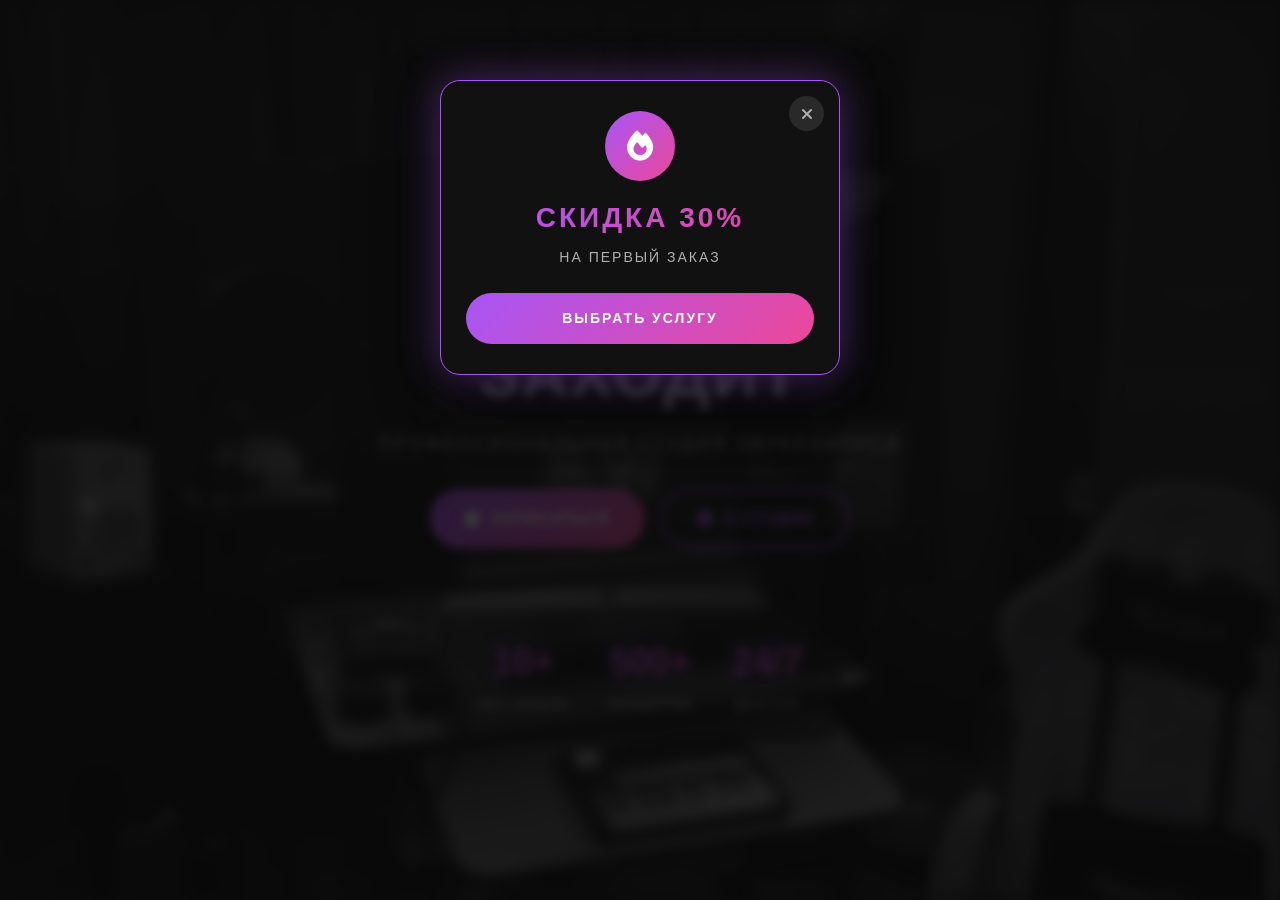
==== commit d9762425: "new tg" ====
--- a/index.html
+++ b/index.html
@@ -12,18 +12,7 @@
       href="https://cdnjs.cloudflare.com/ajax/libs/font-awesome/6.5.1/css/all.min.css"
     />
     <link rel="stylesheet" href="css/style.css" />
-    <script>
-      (function () {
-        const script = document.createElement("script");
-        script.src = "js/telegram-web-app.js";
-        script.onerror = function () {
-          const fallback = document.createElement("script");
-          fallback.src = "https://telegram.org/js/telegram-web-app.js";
-          document.head.appendChild(fallback);
-        };
-        document.head.appendChild(script);
-      })();
-    </script>
+    <script src="js/telegram-web-app.js"></script>
   </head>
   <body>
     <div class="bg-layer" aria-hidden="true">
--- a/css/style.css
+++ b/css/style.css
@@ -561,6 +561,18 @@
   transition: all 0.3s;
 }
 
+/* ВАЖНО: белый текст в селектах */
+.form-group select,
+.form-group select option {
+  color: var(--white);
+  background: var(--medium-gray);
+}
+
+.form-group select option:disabled {
+  color: #888;
+  font-style: italic;
+}
+
 .form-group input:focus,
 .form-group select:focus {
   outline: none;
@@ -572,7 +584,6 @@
   color: var(--light-gray);
 }
 
-/* ===== Валидация ===== */
 .form-group.error input,
 .form-group.error select {
   border-color: #ff4444;
@@ -715,6 +726,7 @@
   background: var(--medium-gray);
   border: 1px solid transparent;
   transition: all 0.2s;
+  position: relative;
 }
 
 .calendar-day:hover:not(.disabled):not(.empty) {
@@ -743,6 +755,117 @@
   color: var(--white);
   font-weight: 700;
   box-shadow: var(--neon-mixed-glow);
+}
+
+/* ⭐ Полностью занятая дата */
+.calendar-day.booked {
+  background: rgba(255, 68, 68, 0.15);
+  border-color: rgba(255, 68, 68, 0.4);
+  position: relative;
+  opacity: 1;
+}
+
+.calendar-day.booked::after {
+  content: "";
+  position: absolute;
+  top: 50%;
+  left: 50%;
+  width: 100%;
+  height: 1.5px;
+  background: #ff4444;
+  transform: translate(-50%, -50%) rotate(-45deg);
+}
+
+/* ⭐ Частично занятая дата (точка в правом верхнем углу) */
+.calendar-day.partially-booked {
+  background: rgba(236, 72, 153, 0.15);
+  border-color: rgba(236, 72, 153, 0.4);
+}
+
+.calendar-day.partially-booked::before {
+  content: "";
+  position: absolute;
+  top: 4px;
+  right: 4px;
+  width: 6px;
+  height: 6px;
+  border-radius: 50%;
+  background: var(--accent-pink);
+  box-shadow: 0 0 8px var(--accent-pink);
+  z-index: 2;
+}
+
+/* ===== Легенда календаря ===== */
+.calendar-legend {
+  display: flex;
+  justify-content: center;
+  flex-wrap: wrap;
+  gap: 15px;
+  margin-top: 20px;
+  padding-top: 15px;
+  border-top: 1px solid var(--medium-gray);
+}
+
+.calendar-legend-item {
+  display: flex;
+  align-items: center;
+  gap: 8px;
+  font-size: 12px;
+  color: var(--light-gray);
+  letter-spacing: 0.5px;
+}
+
+.calendar-legend-dot {
+  width: 14px;
+  height: 14px;
+  border-radius: 4px;
+  flex-shrink: 0;
+  position: relative;
+}
+
+.calendar-legend-dot.free {
+  background: var(--medium-gray);
+  border: 1px solid #333;
+}
+
+.calendar-legend-dot.partial {
+  background: rgba(236, 72, 153, 0.15);
+  border: 1px solid rgba(236, 72, 153, 0.4);
+}
+
+.calendar-legend-dot.partial::before {
+  content: "";
+  position: absolute;
+  top: 2px;
+  right: 2px;
+  width: 5px;
+  height: 5px;
+  border-radius: 50%;
+  background: var(--accent-pink);
+  box-shadow: 0 0 6px var(--accent-pink);
+}
+
+.calendar-legend-dot.full {
+  background: rgba(255, 68, 68, 0.15);
+  border: 1px solid rgba(255, 68, 68, 0.4);
+  position: relative;
+}
+
+.calendar-legend-dot.full::after {
+  content: "";
+  position: absolute;
+  top: 50%;
+  left: 50%;
+  width: 100%;
+  height: 1.5px;
+  background: #ff4444;
+  transform: translate(-50%, -50%) rotate(-45deg);
+}
+
+.calendar-legend-dot.past {
+  background: var(--dark-gray);
+  border: 1px solid #333;
+  opacity: 0.4;
 }
 
 .calendar-modal {
@@ -840,11 +963,311 @@
   width: 20px;
 }
 
-/* ===== ГАЛЕРЕЯ-КАРУСЕЛЬ (финальная версия) ===== */
+/* ===== Имя из Telegram ===== */
+.form-group.hidden-in-tg {
+  display: none;
+}
+
+.user-badge {
+  display: none;
+  align-items: center;
+  gap: 10px;
+  padding: 12px 15px;
+  background: rgba(168, 85, 247, 0.1);
+  border: 1px solid rgba(168, 85, 247, 0.3);
+  border-radius: 8px;
+  margin-bottom: 20px;
+}
+
+.user-badge.visible {
+  display: flex;
+}
+
+.user-badge i {
+  color: var(--accent-purple);
+  font-size: 18px;
+}
+
+.user-badge span {
+  color: var(--white);
+  font-size: 15px;
+  font-weight: 600;
+}
+
+/* ===== Кастомный выбор времени ===== */
+.custom-time-picker {
+  display: flex;
+  justify-content: space-between;
+  align-items: center;
+  width: 100%;
+  padding: 12px 15px;
+  background: var(--medium-gray);
+  border: 1px solid #333;
+  color: var(--white);
+  border-radius: 8px;
+  font-size: 16px;
+  cursor: pointer;
+  transition: all 0.3s;
+}
+
+.custom-time-picker:hover {
+  border-color: var(--accent-purple);
+}
+
+.custom-time-picker.active {
+  border-color: var(--accent-purple);
+  box-shadow: 0 0 15px rgba(168, 85, 247, 0.3);
+}
+
+.custom-time-picker i {
+  color: var(--accent-purple);
+  font-size: 18px;
+}
+
+.custom-time-picker span {
+  color: var(--light-gray);
+}
+
+.custom-time-picker span.has-value {
+  color: var(--white);
+  font-weight: 600;
+}
+
+/* ===== Модалка выбора времени ===== */
+.time-picker-overlay {
+  display: none;
+  position: fixed;
+  inset: 0;
+  background: rgba(10, 10, 10, 0.92);
+  backdrop-filter: blur(10px);
+  z-index: 2500;
+  align-items: center;
+  justify-content: center;
+  padding: 20px;
+  animation: promoFadeIn 0.3s ease;
+}
+
+.time-picker-overlay.active {
+  display: flex;
+}
+
+.time-picker-modal {
+  background: linear-gradient(180deg, var(--dark) 0%, #0a0a0a 100%);
+  border: 1px solid rgba(168, 85, 247, 0.3);
+  border-radius: 24px;
+  padding: 28px 24px;
+  width: 100%;
+  max-width: 500px;
+  max-height: 85vh;
+  display: flex;
+  flex-direction: column;
+  animation: promoSlideDown 0.4s ease;
+  box-shadow:
+    0 0 60px rgba(168, 85, 247, 0.3),
+    0 20px 60px rgba(0, 0, 0, 0.7);
+  position: relative;
+  overflow: hidden;
+}
+
+.time-picker-modal::before {
+  content: "";
+  position: absolute;
+  top: 0;
+  left: 0;
+  right: 0;
+  height: 2px;
+  background: linear-gradient(90deg, var(--accent-purple), var(--accent-pink));
+  box-shadow: 0 0 20px rgba(168, 85, 247, 0.8);
+}
+
+.time-picker-header {
+  display: flex;
+  justify-content: space-between;
+  align-items: center;
+  margin-bottom: 20px;
+  gap: 15px;
+}
+
+.time-picker-header h3 {
+  font-size: 18px;
+  letter-spacing: 2px;
+  text-transform: uppercase;
+  color: var(--white);
+  display: flex;
+  align-items: center;
+  gap: 10px;
+  flex-wrap: wrap;
+}
+
+.time-picker-hours-badge {
+  font-size: 12px;
+  padding: 4px 12px;
+  background: linear-gradient(135deg, var(--accent-purple), var(--accent-pink));
+  color: var(--white);
+  border-radius: 12px;
+  letter-spacing: 1px;
+  box-shadow: 0 0 15px rgba(168, 85, 247, 0.5);
+}
+
+.time-picker-close {
+  width: 38px;
+  height: 38px;
+  border-radius: 50%;
+  background: rgba(255, 255, 255, 0.05);
+  border: 1px solid rgba(255, 255, 255, 0.1);
+  color: var(--light-gray);
+  cursor: pointer;
+  display: flex;
+  align-items: center;
+  justify-content: center;
+  transition: all 0.3s;
+  font-size: 14px;
+  flex-shrink: 0;
+}
+
+.time-picker-close:hover {
+  background: var(--accent-pink);
+  border-color: var(--accent-pink);
+  color: var(--white);
+  transform: rotate(90deg);
+  box-shadow: 0 0 20px rgba(236, 72, 153, 0.6);
+}
+
+.time-picker-date-info {
+  display: flex;
+  align-items: center;
+  gap: 10px;
+  padding: 10px 15px;
+  background: rgba(168, 85, 247, 0.08);
+  border: 1px solid rgba(168, 85, 247, 0.2);
+  border-radius: 12px;
+  margin-bottom: 18px;
+  font-size: 13px;
+  color: var(--light-gray);
+}
+
+.time-picker-date-info i {
+  color: var(--accent-purple);
+  font-size: 16px;
+}
+
+.time-picker-date-info strong {
+  color: var(--white);
+  letter-spacing: 1px;
+}
+
+.time-picker-grid {
+  display: grid;
+  grid-template-columns: repeat(auto-fill, minmax(85px, 1fr));
+  gap: 10px;
+  overflow-y: auto;
+  padding: 4px 8px 4px 4px;
+  max-height: 100%;
+  scrollbar-width: thin;
+  scrollbar-color: var(--accent-purple) transparent;
+}
+
+.time-picker-grid::-webkit-scrollbar {
+  width: 5px;
+}
+.time-picker-grid::-webkit-scrollbar-track {
+  background: rgba(255, 255, 255, 0.03);
+  border-radius: 3px;
+}
+.time-picker-grid::-webkit-scrollbar-thumb {
+  background: linear-gradient(180deg, var(--accent-purple), var(--accent-pink));
+  border-radius: 3px;
+}
+
+.time-slot {
+  padding: 16px 8px;
+  border-radius: 12px;
+  font-size: 15px;
+  font-weight: 700;
+  text-align: center;
+  cursor: pointer;
+  transition: all 0.25s cubic-bezier(0.4, 0, 0.2, 1);
+  border: 2px solid transparent;
+  letter-spacing: 1px;
+  position: relative;
+  overflow: hidden;
+}
+
+.time-slot.free {
+  background: rgba(0, 200, 100, 0.08);
+  border-color: rgba(0, 200, 100, 0.25);
+  color: #00e676;
+}
+
+.time-slot.free:hover {
+  background: rgba(0, 200, 100, 0.2);
+  border-color: #00e676;
+  transform: translateY(-3px);
+  box-shadow: 0 8px 20px rgba(0, 200, 100, 0.3);
+  color: #fff;
+}
+
+.time-slot.free:active {
+  transform: translateY(-1px) scale(0.98);
+}
+
+.time-slot.selected {
+  background: linear-gradient(135deg, var(--accent-purple), var(--accent-pink));
+  border-color: transparent;
+  color: var(--white);
+  box-shadow:
+    0 0 25px rgba(168, 85, 247, 0.6),
+    0 0 50px rgba(236, 72, 153, 0.3);
+  transform: scale(1.05);
+  animation: timeSlotPulse 1.5s infinite;
+}
+
+@keyframes timeSlotPulse {
+  0%,
+  100% {
+    box-shadow:
+      0 0 25px rgba(168, 85, 247, 0.6),
+      0 0 50px rgba(236, 72, 153, 0.3);
+  }
+  50% {
+    box-shadow:
+      0 0 35px rgba(168, 85, 247, 0.9),
+      0 0 70px rgba(236, 72, 153, 0.5);
+  }
+}
+
+.time-picker-empty {
+  grid-column: 1 / -1;
+  text-align: center;
+  padding: 40px 20px;
+  color: var(--light-gray);
+}
+
+.time-picker-empty i {
+  font-size: 48px;
+  color: var(--accent-purple);
+  opacity: 0.5;
+  margin-bottom: 15px;
+  display: block;
+}
+
+.time-picker-empty p {
+  font-size: 16px;
+  color: var(--white);
+  margin-bottom: 8px;
+  font-weight: 600;
+}
+
+.time-picker-empty span {
+  font-size: 13px;
+  opacity: 0.7;
+}
+
+/* ===== Галерея-карусель ===== */
 .gallery-slider {
   position: relative;
   width: 100%;
-  height: 600px;
+  height: 700px;
   margin: 0 auto;
   overflow: hidden;
   display: flex;
@@ -865,8 +1288,8 @@
   position: absolute;
   top: 50%;
   left: 50%;
-  width: 600px;
-  height: 600px;
+  width: 660px;
+  height: 660px;
   border-radius: 15px;
   overflow: hidden;
   cursor: pointer;
@@ -875,13 +1298,12 @@
   will-change: transform, opacity, filter;
 }
 
-/* Позиции */
 .gallery-slide.pos-left {
-  transform: translate(calc(-50% - 370px), -50%) scale(0.7);
+  transform: translate(calc(-50% - 420px), -50%) scale(0.7);
   filter: brightness(0.4) grayscale(50%);
-  border-radius: 10px;
   opacity: 1;
   z-index: 1;
+  border-radius: 20px;
 }
 
 .gallery-slide.pos-center {
@@ -893,10 +1315,10 @@
 }
 
 .gallery-slide.pos-right {
-  transform: translate(calc(-50% + 370px), -50%) scale(0.7);
-  filter: brightness(0.4) grayscale(0%);
-  border-radius: 10px;
+  transform: translate(calc(-50% + 420px), -50%) scale(0.7);
+  filter: brightness(0.4) grayscale(50%);
   opacity: 1;
+  border-radius: 20px;
   z-index: 1;
 }
 
@@ -905,6 +1327,8 @@
   filter: brightness(0.2) grayscale(100%);
   opacity: 0;
   z-index: 0;
+  pointer-events: none;
+  cursor: default;
 }
 
 .gallery-slide.pos-hidden-right {
@@ -912,6 +1336,8 @@
   filter: brightness(0.2) grayscale(100%);
   opacity: 0;
   z-index: 0;
+  pointer-events: none;
+  cursor: default;
 }
 
 .gallery-slide img {
@@ -941,7 +1367,6 @@
   opacity: 1;
 }
 
-/* Точки */
 .gallery-dots {
   display: flex;
   justify-content: center;
@@ -1571,7 +1996,6 @@
 .promo-overlay.active {
   display: flex;
 }
-
 .promo-overlay.closing {
   animation: promoFadeOut 0.3s ease forwards;
 }
@@ -1682,13 +2106,11 @@
     opacity: 1;
   }
 }
-
 @keyframes promoFadeOut {
   to {
     opacity: 0;
   }
 }
-
 @keyframes promoSlideDown {
   from {
     transform: translateY(-50px);
@@ -1699,7 +2121,6 @@
     opacity: 1;
   }
 }
-
 @keyframes promoPulse {
   0%,
   100% {
@@ -1708,6 +2129,571 @@
   50% {
     box-shadow: 0 0 30px rgba(236, 72, 153, 0.8);
   }
+}
+
+/* ===== Уведомление об успехе ===== */
+.success-overlay {
+  display: none;
+  position: fixed;
+  inset: 0;
+  background: rgba(10, 10, 10, 0.85);
+  backdrop-filter: blur(8px);
+  z-index: 6000;
+  align-items: center;
+  justify-content: center;
+  padding: 20px;
+  animation: promoFadeIn 0.3s ease;
+}
+
+.success-overlay.active {
+  display: flex;
+}
+
+.success-modal {
+  background: var(--dark);
+  border: 1px solid var(--accent-purple);
+  border-radius: 20px;
+  padding: 35px 30px;
+  text-align: center;
+  width: 100%;
+  max-width: 420px;
+  box-shadow:
+    0 0 60px rgba(168, 85, 247, 0.5),
+    0 20px 60px rgba(0, 0, 0, 0.7);
+  animation: promoSlideDown 0.4s ease;
+  position: relative;
+}
+
+.success-icon {
+  width: 80px;
+  height: 80px;
+  border-radius: 50%;
+  background: linear-gradient(135deg, var(--accent-purple), var(--accent-pink));
+  display: flex;
+  align-items: center;
+  justify-content: center;
+  margin: 0 auto 20px;
+  animation: successPulse 1.5s infinite;
+}
+
+.success-icon i {
+  font-size: 38px;
+  color: var(--white);
+}
+
+.success-title {
+  font-size: 24px;
+  font-weight: 900;
+  letter-spacing: 2px;
+  text-transform: uppercase;
+  background: linear-gradient(135deg, var(--accent-purple), var(--accent-pink));
+  -webkit-background-clip: text;
+  -webkit-text-fill-color: transparent;
+  background-clip: text;
+  margin-bottom: 12px;
+}
+
+.success-text {
+  font-size: 15px;
+  color: var(--light-gray);
+  line-height: 1.6;
+  margin-bottom: 25px;
+}
+
+.success-text strong {
+  color: var(--white);
+}
+
+.success-btn {
+  width: 100%;
+  padding: 14px;
+  background: linear-gradient(135deg, var(--accent-purple), var(--accent-pink));
+  color: var(--white);
+  border: none;
+  border-radius: 30px;
+  font-size: 15px;
+  font-weight: 700;
+  text-transform: uppercase;
+  letter-spacing: 2px;
+  cursor: pointer;
+  transition: all 0.3s;
+}
+
+.success-btn:hover {
+  background: linear-gradient(135deg, var(--accent-dark), var(--accent-pink));
+  transform: translateY(-3px);
+  box-shadow: var(--neon-mixed-glow);
+}
+
+@keyframes successPulse {
+  0%,
+  100% {
+    box-shadow: 0 0 20px rgba(168, 85, 247, 0.5);
+  }
+  50% {
+    box-shadow: 0 0 40px rgba(236, 72, 153, 0.9);
+  }
+}
+
+/* ===== Админ-панель ===== */
+.admin-page {
+  padding: 100px 0;
+  min-height: 100vh;
+}
+
+.admin-login {
+  max-width: 400px;
+  margin: 0 auto;
+}
+
+.admin-login-box {
+  background: var(--dark);
+  padding: 40px 30px;
+  border-radius: 20px;
+  border: 1px solid var(--medium-gray);
+  text-align: center;
+  display: flex;
+  flex-direction: column;
+  gap: 15px;
+}
+
+.admin-login-box i {
+  font-size: 40px;
+  background: linear-gradient(135deg, var(--accent-purple), var(--accent-pink));
+  -webkit-background-clip: text;
+  -webkit-text-fill-color: transparent;
+  background-clip: text;
+  margin-bottom: 10px;
+}
+
+.admin-login-box input {
+  padding: 14px 18px;
+  background: var(--medium-gray);
+  border: 1px solid #333;
+  color: var(--white);
+  border-radius: 10px;
+  font-size: 16px;
+  text-align: center;
+  letter-spacing: 2px;
+  transition: all 0.3s;
+}
+
+.admin-login-box input:focus {
+  outline: none;
+  border-color: var(--accent-purple);
+  box-shadow: 0 0 15px rgba(168, 85, 247, 0.3);
+}
+
+.admin-login-box button {
+  padding: 14px;
+  background: linear-gradient(135deg, var(--accent-purple), var(--accent-pink));
+  color: var(--white);
+  border: none;
+  border-radius: 10px;
+  font-size: 16px;
+  font-weight: 700;
+  cursor: pointer;
+  text-transform: uppercase;
+  letter-spacing: 2px;
+  transition: all 0.3s;
+}
+
+.admin-login-box button:hover {
+  background: linear-gradient(135deg, var(--accent-dark), var(--accent-pink));
+  box-shadow: var(--neon-mixed-glow);
+}
+
+.admin-panel {
+  max-width: 700px;
+  margin: 0 auto;
+  display: flex;
+  flex-direction: column;
+  gap: 25px;
+}
+
+.admin-card {
+  background: var(--dark);
+  padding: 25px;
+  border-radius: 15px;
+  border: 1px solid var(--medium-gray);
+}
+
+.admin-card h3 {
+  margin-bottom: 15px;
+  background: linear-gradient(135deg, var(--accent-purple), var(--accent-pink));
+  -webkit-background-clip: text;
+  -webkit-text-fill-color: transparent;
+  background-clip: text;
+  text-transform: uppercase;
+  letter-spacing: 2px;
+  font-size: 16px;
+}
+
+.admin-date-input {
+  display: flex;
+  gap: 10px;
+}
+
+.admin-date-input input {
+  flex: 1;
+  padding: 12px 15px;
+  background: var(--medium-gray);
+  border: 1px solid #333;
+  color: var(--white);
+  border-radius: 8px;
+  font-size: 16px;
+  letter-spacing: 1px;
+}
+
+.admin-date-input input:focus {
+  outline: none;
+  border-color: var(--accent-purple);
+}
+
+.admin-date-input button {
+  padding: 12px 25px;
+  background: linear-gradient(135deg, var(--accent-purple), var(--accent-pink));
+  color: var(--white);
+  border: none;
+  border-radius: 8px;
+  font-size: 14px;
+  font-weight: 700;
+  cursor: pointer;
+  text-transform: uppercase;
+  letter-spacing: 1px;
+  transition: all 0.3s;
+  white-space: nowrap;
+}
+
+.admin-date-input button:hover {
+  background: linear-gradient(135deg, var(--accent-dark), var(--accent-pink));
+}
+
+.admin-dates-list {
+  display: flex;
+  flex-direction: column;
+  gap: 10px;
+}
+
+.admin-date-item {
+  background: rgba(168, 85, 247, 0.1);
+  border: 1px solid rgba(168, 85, 247, 0.3);
+  border-radius: 10px;
+  overflow: hidden;
+  transition: all 0.3s;
+}
+
+.admin-date-header {
+  display: flex;
+  justify-content: space-between;
+  align-items: center;
+  padding: 14px 18px;
+  gap: 10px;
+  flex-wrap: wrap;
+}
+
+.admin-date-info {
+  display: flex;
+  align-items: center;
+  gap: 12px;
+  flex-wrap: wrap;
+}
+
+.admin-date-info i {
+  color: var(--accent-purple);
+  font-size: 16px;
+}
+
+.admin-date-info span:first-of-type {
+  font-size: 15px;
+  font-weight: 700;
+  letter-spacing: 2px;
+  color: var(--white);
+}
+
+.admin-date-status {
+  font-size: 11px;
+  padding: 3px 10px;
+  border-radius: 12px;
+  text-transform: uppercase;
+  letter-spacing: 1px;
+  font-weight: 700;
+}
+
+.admin-date-status.full {
+  background: rgba(255, 68, 68, 0.15);
+  color: #ff4444;
+  border: 1px solid rgba(255, 68, 68, 0.4);
+}
+
+.admin-date-status.partial {
+  background: rgba(236, 72, 153, 0.15);
+  color: var(--accent-pink);
+  border: 1px solid rgba(236, 72, 153, 0.4);
+}
+
+.admin-date-actions {
+  display: flex;
+  gap: 8px;
+}
+
+.admin-toggle-hours {
+  padding: 8px 14px;
+  background: rgba(168, 85, 247, 0.15);
+  border: 1px solid rgba(168, 85, 247, 0.4);
+  color: var(--accent-purple);
+  border-radius: 20px;
+  font-size: 12px;
+  font-weight: 600;
+  cursor: pointer;
+  transition: all 0.2s;
+  display: inline-flex;
+  align-items: center;
+  gap: 6px;
+}
+
+.admin-toggle-hours:hover {
+  background: var(--accent-purple);
+  color: var(--white);
+}
+
+.admin-hours-panel {
+  max-height: 0;
+  overflow: hidden;
+  transition: max-height 0.4s ease;
+  background: rgba(10, 10, 10, 0.3);
+}
+
+.admin-hours-panel.active {
+  max-height: 500px;
+  padding: 15px;
+}
+
+.admin-hours-grid {
+  display: grid;
+  grid-template-columns: repeat(auto-fill, minmax(70px, 1fr));
+  gap: 8px;
+}
+
+.admin-hour-btn {
+  padding: 8px 4px;
+  border-radius: 6px;
+  font-size: 12px;
+  font-weight: 700;
+  cursor: pointer;
+  transition: all 0.2s;
+  border: 1px solid transparent;
+  text-align: center;
+}
+
+.admin-hour-btn.free {
+  background: rgba(0, 200, 100, 0.1);
+  border-color: rgba(0, 200, 100, 0.3);
+  color: #00c864;
+}
+
+.admin-hour-btn.free:hover {
+  background: rgba(0, 200, 100, 0.25);
+  border-color: #00c864;
+}
+
+.admin-hour-btn.busy {
+  background: rgba(255, 68, 68, 0.15);
+  border-color: rgba(255, 68, 68, 0.4);
+  color: #ff4444;
+}
+
+.admin-hour-btn.busy:hover {
+  background: rgba(255, 68, 68, 0.3);
+  border-color: #ff4444;
+}
+
+.admin-empty {
+  color: var(--light-gray);
+  text-align: center;
+  padding: 20px;
+  font-size: 14px;
+}
+
+.admin-logout {
+  margin-top: 20px;
+  padding: 12px 25px;
+  background: transparent;
+  border: 2px solid var(--medium-gray);
+  color: var(--light-gray);
+  border-radius: 30px;
+  font-size: 14px;
+  font-weight: 700;
+  cursor: pointer;
+  text-transform: uppercase;
+  letter-spacing: 2px;
+  transition: all 0.3s;
+  align-self: center;
+  display: inline-flex;
+  align-items: center;
+  gap: 8px;
+}
+
+.admin-logout:hover {
+  border-color: var(--accent-pink);
+  color: var(--accent-pink);
+}
+
+/* ===== Скрытая кнопка админа ===== */
+.admin-lock {
+  display: inline-flex;
+  align-items: center;
+  justify-content: center;
+  width: 24px;
+  height: 24px;
+  margin: 15px auto 10px;
+  color: var(--medium-gray);
+  font-size: 11px;
+  opacity: 0.3;
+  transition: all 0.4s ease;
+  cursor: pointer;
+  border-radius: 50%;
+  text-decoration: none;
+}
+
+.admin-lock:hover {
+  opacity: 1;
+  color: var(--accent-purple);
+  transform: rotate(15deg) scale(1.2);
+  background: rgba(168, 85, 247, 0.1);
+  box-shadow: 0 0 15px rgba(168, 85, 247, 0.4);
+}
+
+.admin-lock i {
+  pointer-events: none;
+}
+
+.admin-back {
+  margin-bottom: 20px;
+  display: inline-flex;
+  align-items: center;
+  gap: 8px;
+  align-self: flex-start;
+  padding: 10px 20px;
+  background: rgba(10, 10, 10, 0.7);
+  border: 1px solid var(--medium-gray);
+  border-radius: 30px;
+  color: var(--white);
+  font-size: 13px;
+  font-weight: 600;
+  letter-spacing: 1px;
+  text-transform: uppercase;
+  text-decoration: none;
+  transition: all 0.3s;
+}
+
+.admin-back:hover {
+  border-color: var(--accent-purple);
+  color: var(--accent-purple);
+  transform: translateX(-3px);
+}
+
+/* ===== Карта ===== */
+.map-container {
+  position: relative;
+  border-radius: 15px;
+  overflow: hidden;
+  border: 1px solid var(--medium-gray);
+  box-shadow: 0 0 30px rgba(0, 0, 0, 0.5);
+  width: 100%;
+  min-height: 400px;
+  background: var(--dark);
+}
+
+.map-preview {
+  position: relative;
+  width: 100%;
+  height: 450px;
+  cursor: pointer;
+  overflow: hidden;
+  transition: all 0.3s;
+}
+
+.map-preview-img {
+  width: 100%;
+  height: 100%;
+  object-fit: cover;
+  display: block;
+  filter: grayscale(100%) contrast(1.2) brightness(0.7) sepia(0.3)
+    hue-rotate(220deg) saturate(3);
+  transition: all 0.4s;
+}
+
+.map-preview:hover .map-preview-img {
+  filter: grayscale(50%) brightness(0.9);
+  transform: scale(1.02);
+}
+
+.map-preview-overlay {
+  position: absolute;
+  inset: 0;
+  display: flex;
+  align-items: center;
+  justify-content: center;
+  background: linear-gradient(
+    to top,
+    rgba(10, 10, 10, 0.7) 0%,
+    rgba(10, 10, 10, 0.2) 50%,
+    rgba(10, 10, 10, 0.7) 100%
+  );
+}
+
+.map-preview-btn {
+  display: inline-flex;
+  flex-direction: column;
+  align-items: center;
+  gap: 12px;
+  padding: 20px 30px;
+  background: rgba(10, 10, 10, 0.85);
+  border: 2px solid var(--accent-purple);
+  border-radius: 15px;
+  color: var(--white);
+  font-size: 14px;
+  font-weight: 700;
+  letter-spacing: 1px;
+  text-transform: uppercase;
+  transition: all 0.3s;
+  box-shadow: 0 0 25px rgba(168, 85, 247, 0.4);
+  animation: pulseMap 2s infinite;
+}
+
+.map-preview-btn i {
+  font-size: 24px;
+  color: var(--accent-purple);
+}
+
+.map-preview:hover .map-preview-btn {
+  background: linear-gradient(135deg, var(--accent-purple), var(--accent-pink));
+  border-color: transparent;
+  transform: scale(1.05);
+  animation: none;
+}
+
+.map-preview:hover .map-preview-btn i {
+  color: var(--white);
+}
+
+@keyframes pulseMap {
+  0%,
+  100% {
+    box-shadow: 0 0 20px rgba(168, 85, 247, 0.4);
+  }
+  50% {
+    box-shadow: 0 0 35px rgba(168, 85, 247, 0.8);
+  }
+}
+
+.map-container iframe {
+  width: 100%;
+  height: 450px;
+  display: block;
+  border: none;
+  border-radius: 15px;
 }
 
 /* ===== Анимации ===== */
@@ -1732,7 +2718,7 @@
   }
 }
 
-/* ===== Десктоп: календарь справа ===== */
+/* ===== Десктоп ===== */
 @media (min-width: 769px) {
   .booking-wrapper {
     grid-template-columns: 1fr 1fr;
@@ -1758,7 +2744,6 @@
   .calendar-close {
     display: none;
   }
-
   .calendar-toggle {
     display: none;
   }
@@ -1825,7 +2810,6 @@
   .hero-content {
     padding: 25px 15px;
   }
-
   .hero-stats {
     padding: 15px;
     gap: 15px;
@@ -1856,6 +2840,53 @@
     font-size: 22px;
   }
 
+  /* Карусель на мобильных — уменьшена */
+  .gallery-slider {
+    height: 85vw;
+    padding: 0;
+    overflow: visible;
+  }
+
+  .gallery-slide {
+    width: 85vw;
+    height: 85vw;
+  }
+
+  .gallery-slide.pos-left {
+    transform: translate(calc(-50% - 60vw), -50%) scale(0.6);
+  }
+
+  .gallery-slide.pos-right {
+    transform: translate(calc(-50% + 60vw), -50%) scale(0.6);
+  }
+
+  .gallery-slide.pos-hidden-left {
+    transform: translate(calc(-50% - 85vw), -50%) scale(0.4);
+  }
+
+  .gallery-slide.pos-hidden-right {
+    transform: translate(calc(-50% + 85vw), -50%) scale(0.4);
+  }
+
+  .gallery-slide.pos-hidden-left,
+  .gallery-slide.pos-hidden-right {
+    pointer-events: none;
+    cursor: default;
+  }
+
+  .gallery-slide-title {
+    font-size: 13px;
+    padding: 15px;
+  }
+
+  .gallery-dot {
+    width: 8px;
+    height: 8px;
+  }
+  .gallery-dot.active {
+    width: 24px;
+  }
+
   .booking-wrapper {
     grid-template-columns: 1fr;
     gap: 20px;
@@ -1875,6 +2906,21 @@
     grid-template-columns: 1fr;
   }
 
+  .calendar-legend {
+    gap: 10px;
+    margin-top: 15px;
+    padding-top: 12px;
+  }
+
+  .calendar-legend-item {
+    font-size: 10px;
+    gap: 6px;
+  }
+  .calendar-legend-dot {
+    width: 12px;
+    height: 12px;
+  }
+
   .contacts {
     padding: 50px 0;
   }
@@ -1903,45 +2949,6 @@
     font-size: 28px;
   }
 
-  /* Карусель на мобильных */
-  .gallery-slider {
-    height: 380px;
-  }
-
-  .gallery-slide {
-    width: 320px;
-    height: 320px;
-  }
-
-  .gallery-slide.pos-left {
-    transform: translate(calc(-50% - 200px), -50%) scale(0.7);
-  }
-
-  .gallery-slide.pos-right {
-    transform: translate(calc(-50% + 200px), -50%) scale(0.7);
-  }
-
-  .gallery-slide.pos-hidden-left {
-    transform: translate(calc(-50% - 400px), -50%) scale(0.5);
-  }
-
-  .gallery-slide.pos-hidden-right {
-    transform: translate(calc(-50% + 400px), -50%) scale(0.5);
-  }
-
-  .gallery-slide-title {
-    font-size: 13px;
-    padding: 15px;
-  }
-
-  .gallery-dot {
-    width: 8px;
-    height: 8px;
-  }
-  .gallery-dot.active {
-    width: 24px;
-  }
-
   .promo-overlay {
     padding-top: 60px;
   }
@@ -1950,7 +2957,6 @@
     padding: 25px 20px;
     border-radius: 15px;
   }
-
   .promo-icon {
     width: 55px;
     height: 55px;
@@ -1969,6 +2975,23 @@
     font-size: 12px;
   }
 
+  .success-modal {
+    padding: 28px 22px;
+  }
+  .success-icon {
+    width: 65px;
+    height: 65px;
+  }
+  .success-icon i {
+    font-size: 30px;
+  }
+  .success-title {
+    font-size: 20px;
+  }
+  .success-text {
+    font-size: 13px;
+  }
+
   .about-content {
     grid-template-columns: 1fr;
     gap: 30px;
@@ -1996,7 +3019,6 @@
     padding: 20px 15px;
     border-radius: 15px;
   }
-
   .about-text-wrapper p {
     font-size: 14px;
   }
@@ -2014,6 +3036,158 @@
   .about-artists-names span {
     padding: 8px 15px;
     font-size: 11px;
+  }
+
+  .admin-page {
+    padding: 80px 0 40px;
+  }
+  .admin-card {
+    padding: 20px 15px;
+  }
+  .admin-date-item span {
+    font-size: 13px;
+    letter-spacing: 1px;
+  }
+  .admin-date-header {
+    padding: 12px 14px;
+  }
+  .admin-date-info span:first-of-type {
+    font-size: 13px;
+  }
+  .admin-date-status {
+    font-size: 10px;
+    padding: 2px 8px;
+  }
+  .admin-toggle-hours {
+    padding: 6px 10px;
+    font-size: 11px;
+  }
+  .admin-hours-grid {
+    grid-template-columns: repeat(4, 1fr);
+    gap: 6px;
+  }
+  .admin-hour-btn {
+    font-size: 11px;
+    padding: 6px 2px;
+  }
+  .admin-back {
+    font-size: 11px;
+    padding: 8px 15px;
+  }
+
+  /* Поле даты на телефоне */
+  .date-input-wrapper {
+    position: relative;
+    display: block;
+    width: 100%;
+  }
+
+  .date-input-wrapper input {
+    width: 100%;
+    padding: 12px 45px 12px 15px;
+    font-size: 14px;
+  }
+
+  .calendar-toggle {
+    position: absolute;
+    top: 50%;
+    right: 6px;
+    transform: translateY(-50%);
+    width: 38px;
+    height: 38px;
+    background: transparent;
+    border: none;
+    border-radius: 8px;
+    color: var(--accent-purple);
+    font-size: 16px;
+    display: flex;
+    align-items: center;
+    justify-content: center;
+    cursor: pointer;
+    transition: all 0.2s;
+  }
+
+  .calendar-toggle:hover,
+  .calendar-toggle:active {
+    background: rgba(168, 85, 247, 0.15);
+  }
+
+  /* Модалка выбора времени на телефоне */
+  .time-picker-overlay {
+    padding: 15px;
+    align-items: flex-end;
+  }
+
+  .time-picker-modal {
+    padding: 22px 18px;
+    max-height: 82vh;
+    border-radius: 20px 20px 0 0;
+    animation: slideUpModal 0.4s cubic-bezier(0.4, 0, 0.2, 1);
+  }
+
+  @keyframes slideUpModal {
+    from {
+      transform: translateY(100%);
+      opacity: 0;
+    }
+    to {
+      transform: translateY(0);
+      opacity: 1;
+    }
+  }
+
+  .time-picker-header h3 {
+    font-size: 15px;
+    letter-spacing: 1px;
+  }
+  .time-picker-hours-badge {
+    font-size: 10px;
+    padding: 3px 10px;
+  }
+  .time-picker-close {
+    width: 34px;
+    height: 34px;
+  }
+  .time-picker-date-info {
+    font-size: 12px;
+    padding: 8px 12px;
+    margin-bottom: 14px;
+  }
+  .time-picker-grid {
+    grid-template-columns: repeat(3, 1fr);
+    gap: 8px;
+  }
+  .time-slot {
+    padding: 14px 6px;
+    font-size: 14px;
+    border-radius: 10px;
+  }
+  .time-picker-empty i {
+    font-size: 38px;
+  }
+  .time-picker-empty p {
+    font-size: 14px;
+  }
+  .time-picker-empty span {
+    font-size: 11px;
+  }
+
+  /* Карта */
+  .map-container {
+    min-height: 300px;
+  }
+  .map-preview {
+    height: 300px;
+  }
+  .map-container iframe {
+    height: 300px;
+  }
+  .map-preview-btn {
+    padding: 14px 20px;
+    font-size: 12px;
+  }
+  .map-preview-btn i {
+    font-size: 20px;
   }
 }
 
@@ -2024,9 +3198,16 @@
   .bg-dot {
     display: none;
   }
-
   .bg-layer::before {
     filter: blur(40px);
+  }
+
+  .time-picker-grid {
+    grid-template-columns: repeat(2, 1fr);
+  }
+  .time-slot {
+    padding: 12px 5px;
+    font-size: 13px;
   }
 }
 
@@ -2042,3 +3223,380 @@
 .telegram-app .hero {
   padding-top: 60px;
 }
+
+/* Легенда времени */
+.time-picker-legend {
+  display: flex;
+  gap: 20px;
+  margin-bottom: 15px;
+  padding-bottom: 15px;
+  border-bottom: 1px solid var(--medium-gray);
+}
+
+.time-legend-item {
+  display: flex;
+  align-items: center;
+  gap: 8px;
+  font-size: 12px;
+  color: var(--light-gray);
+  text-transform: uppercase;
+  letter-spacing: 1px;
+}
+
+.time-legend-dot {
+  width: 12px;
+  height: 12px;
+  border-radius: 4px;
+}
+
+.time-legend-dot.free {
+  background: rgba(0, 200, 100, 0.15);
+  border: 1px solid #00c864;
+}
+
+.time-legend-dot.busy {
+  background: rgba(255, 68, 68, 0.15);
+  border: 1px solid #ff4444;
+}
+
+/* Слот времени */
+.time-slot {
+  padding: 16px 8px;
+  border-radius: 12px;
+  font-size: 15px;
+  font-weight: 700;
+  text-align: center;
+  transition: all 0.25s cubic-bezier(0.4, 0, 0.2, 1);
+  border: 2px solid transparent;
+  letter-spacing: 1px;
+  position: relative;
+}
+
+/* Свободный час */
+.time-slot.free {
+  background: rgba(0, 200, 100, 0.08);
+  border-color: rgba(0, 200, 100, 0.25);
+  color: #00e676;
+  cursor: pointer;
+}
+
+.time-slot.free:hover {
+  background: rgba(0, 200, 100, 0.2);
+  border-color: #00e676;
+  transform: translateY(-3px);
+  box-shadow: 0 8px 20px rgba(0, 200, 100, 0.3);
+  color: #fff;
+}
+
+.time-slot.free:active {
+  transform: translateY(-1px) scale(0.98);
+}
+
+/* ⭐ Занятый час */
+.time-slot.busy {
+  background: rgba(255, 68, 68, 0.06);
+  border-color: rgba(255, 68, 68, 0.25);
+  color: #ff6666;
+  cursor: not-allowed;
+  opacity: 0.65;
+  position: relative;
+}
+
+.time-slot.busy::after {
+  content: "";
+  position: absolute;
+  top: 50%;
+  left: 15%;
+  right: 15%;
+  height: 1.5px;
+  background: #ff4444;
+  transform: translateY(-50%) rotate(-6deg);
+  box-shadow: 0 0 8px rgba(255, 68, 68, 0.6);
+}
+
+/* Выбранный час */
+.time-slot.selected {
+  background: linear-gradient(135deg, var(--accent-purple), var(--accent-pink));
+  border-color: transparent;
+  color: var(--white);
+  box-shadow:
+    0 0 25px rgba(168, 85, 247, 0.6),
+    0 0 50px rgba(236, 72, 153, 0.3);
+  transform: scale(1.05);
+  animation: timeSlotPulse 1.5s infinite;
+}
+
+@keyframes timeSlotPulse {
+  0%,
+  100% {
+    box-shadow:
+      0 0 25px rgba(168, 85, 247, 0.6),
+      0 0 50px rgba(236, 72, 153, 0.3);
+  }
+  50% {
+    box-shadow:
+      0 0 35px rgba(168, 85, 247, 0.9),
+      0 0 70px rgba(236, 72, 153, 0.5);
+  }
+}
+
+/* Мобильная адаптация */
+@media (max-width: 768px) {
+  .time-picker-legend {
+    gap: 12px;
+    margin-bottom: 12px;
+    padding-bottom: 12px;
+  }
+
+  .time-legend-item {
+    font-size: 10px;
+  }
+
+  .time-slot {
+    padding: 14px 6px;
+    font-size: 14px;
+    border-radius: 10px;
+  }
+}
+
+/* ===== Селектор количества часов в попапе ===== */
+.time-picker-duration {
+  display: flex;
+  flex-direction: column;
+  gap: 10px;
+  padding: 14px 15px;
+  background: rgba(168, 85, 247, 0.06);
+  border: 1px solid rgba(168, 85, 247, 0.2);
+  border-radius: 14px;
+  margin-bottom: 16px;
+}
+
+.time-picker-duration-label {
+  font-size: 12px;
+  color: var(--light-gray);
+  text-transform: uppercase;
+  letter-spacing: 1.5px;
+  font-weight: 700;
+  display: flex;
+  align-items: center;
+  gap: 8px;
+}
+
+.time-picker-duration-label i {
+  color: var(--accent-purple);
+  font-size: 14px;
+}
+
+.time-picker-duration-options {
+  display: flex;
+  gap: 8px;
+  overflow-x: auto;
+  padding-bottom: 4px;
+  scrollbar-width: thin;
+  scrollbar-color: var(--accent-purple) transparent;
+}
+
+.time-picker-duration-options::-webkit-scrollbar {
+  height: 4px;
+}
+
+.time-picker-duration-options::-webkit-scrollbar-thumb {
+  background: var(--accent-purple);
+  border-radius: 2px;
+}
+
+.duration-btn {
+  flex-shrink: 0;
+  padding: 10px 18px;
+  background: rgba(255, 255, 255, 0.03);
+  border: 2px solid rgba(255, 255, 255, 0.08);
+  color: var(--light-gray);
+  border-radius: 10px;
+  font-size: 14px;
+  font-weight: 700;
+  cursor: pointer;
+  transition: all 0.25s cubic-bezier(0.4, 0, 0.2, 1);
+  letter-spacing: 0.5px;
+  white-space: nowrap;
+  min-width: 55px;
+  text-align: center;
+}
+
+.duration-btn:hover {
+  border-color: rgba(168, 85, 247, 0.4);
+  color: var(--white);
+  background: rgba(168, 85, 247, 0.08);
+}
+
+.duration-btn.active {
+  background: linear-gradient(135deg, var(--accent-purple), var(--accent-pink));
+  border-color: transparent;
+  color: var(--white);
+  box-shadow: 0 0 20px rgba(168, 85, 247, 0.5);
+  transform: scale(1.05);
+}
+
+/* Мобильная адаптация */
+@media (max-width: 768px) {
+  .time-picker-duration {
+    padding: 12px 14px;
+    margin-bottom: 12px;
+  }
+
+  .time-picker-duration-label {
+    font-size: 11px;
+    letter-spacing: 1px;
+  }
+
+  .duration-btn {
+    padding: 9px 14px;
+    font-size: 13px;
+    min-width: 48px;
+  }
+}
+
+/* Кнопка удаления даты (корзина) */
+.admin-remove {
+  width: 38px;
+  height: 38px;
+  border-radius: 50%;
+  background: rgba(255, 68, 68, 0.12);
+  border: 1px solid rgba(255, 68, 68, 0.35);
+  color: #ff4444;
+  cursor: pointer;
+  display: flex;
+  align-items: center;
+  justify-content: center;
+  font-size: 14px;
+  transition: all 0.3s cubic-bezier(0.4, 0, 0.2, 1);
+  flex-shrink: 0;
+}
+
+.admin-remove:hover {
+  background: #ff4444;
+  border-color: #ff4444;
+  color: var(--white);
+  transform: scale(1.1);
+  box-shadow: 0 0 20px rgba(255, 68, 68, 0.6);
+}
+
+.admin-remove:active {
+  transform: scale(0.95);
+}
+
+.admin-remove i {
+  pointer-events: none;
+}
+
+/* Мобильная адаптация */
+@media (max-width: 768px) {
+  .admin-remove {
+    width: 34px;
+    height: 34px;
+    font-size: 13px;
+  }
+}
+
+.admin-date-input {
+  display: flex;
+  flex-direction: column;
+  gap: 10px;
+}
+
+.admin-date-input input {
+  width: 100%;
+  padding: 12px 15px;
+  background: var(--medium-gray);
+  border: 1px solid #333;
+  color: var(--white);
+  border-radius: 8px;
+  font-size: 16px;
+  letter-spacing: 1px;
+}
+
+.admin-date-input input:focus {
+  outline: none;
+  border-color: var(--accent-purple);
+  box-shadow: 0 0 15px rgba(168, 85, 247, 0.3);
+}
+
+.admin-date-input button {
+  width: 100%;
+  padding: 14px;
+  background: linear-gradient(135deg, var(--accent-purple), var(--accent-pink));
+  color: var(--white);
+  border: none;
+  border-radius: 10px;
+  font-size: 14px;
+  font-weight: 700;
+  cursor: pointer;
+  text-transform: uppercase;
+  letter-spacing: 2px;
+  transition: all 0.3s;
+  display: inline-flex;
+  align-items: center;
+  justify-content: center;
+  gap: 8px;
+}
+
+.admin-date-input button:hover {
+  background: linear-gradient(135deg, var(--accent-dark), var(--accent-pink));
+  box-shadow: var(--neon-mixed-glow);
+  transform: translateY(-2px);
+}
+
+.time-slot {
+  padding: 16px 8px;
+  border-radius: 12px;
+  font-size: 15px;
+  font-weight: 700;
+  text-align: center;
+  transition: all 0.25s cubic-bezier(0.4, 0, 0.2, 1);
+  border: 2px solid transparent;
+  letter-spacing: 1px;
+  position: relative;
+  /* ⭐ Вот это — центрирует цифры */
+  display: flex;
+  align-items: center;
+  justify-content: center;
+  min-height: 52px;
+}
+@media (max-width: 768px) {
+  .time-slot {
+    padding: 14px 6px;
+    font-size: 14px;
+    border-radius: 10px;
+    min-height: 46px;
+  }
+}
+
+.admin-login .admin-back {
+  margin-bottom: 20px;
+  display: inline-flex;
+  align-items: center;
+  gap: 8px;
+  padding: 10px 20px;
+  background: rgba(10, 10, 10, 0.7);
+  border: 1px solid var(--medium-gray);
+  border-radius: 30px;
+  color: var(--white);
+  font-size: 13px;
+  font-weight: 600;
+  letter-spacing: 1px;
+  text-transform: uppercase;
+  text-decoration: none;
+  transition: all 0.3s;
+}
+
+.admin-login .admin-back:hover {
+  border-color: var(--accent-purple);
+  color: var(--accent-purple);
+  transform: translateX(-3px);
+}
+
+@media (max-width: 768px) {
+  .admin-login .admin-back {
+    font-size: 11px;
+    padding: 8px 15px;
+  }
+}
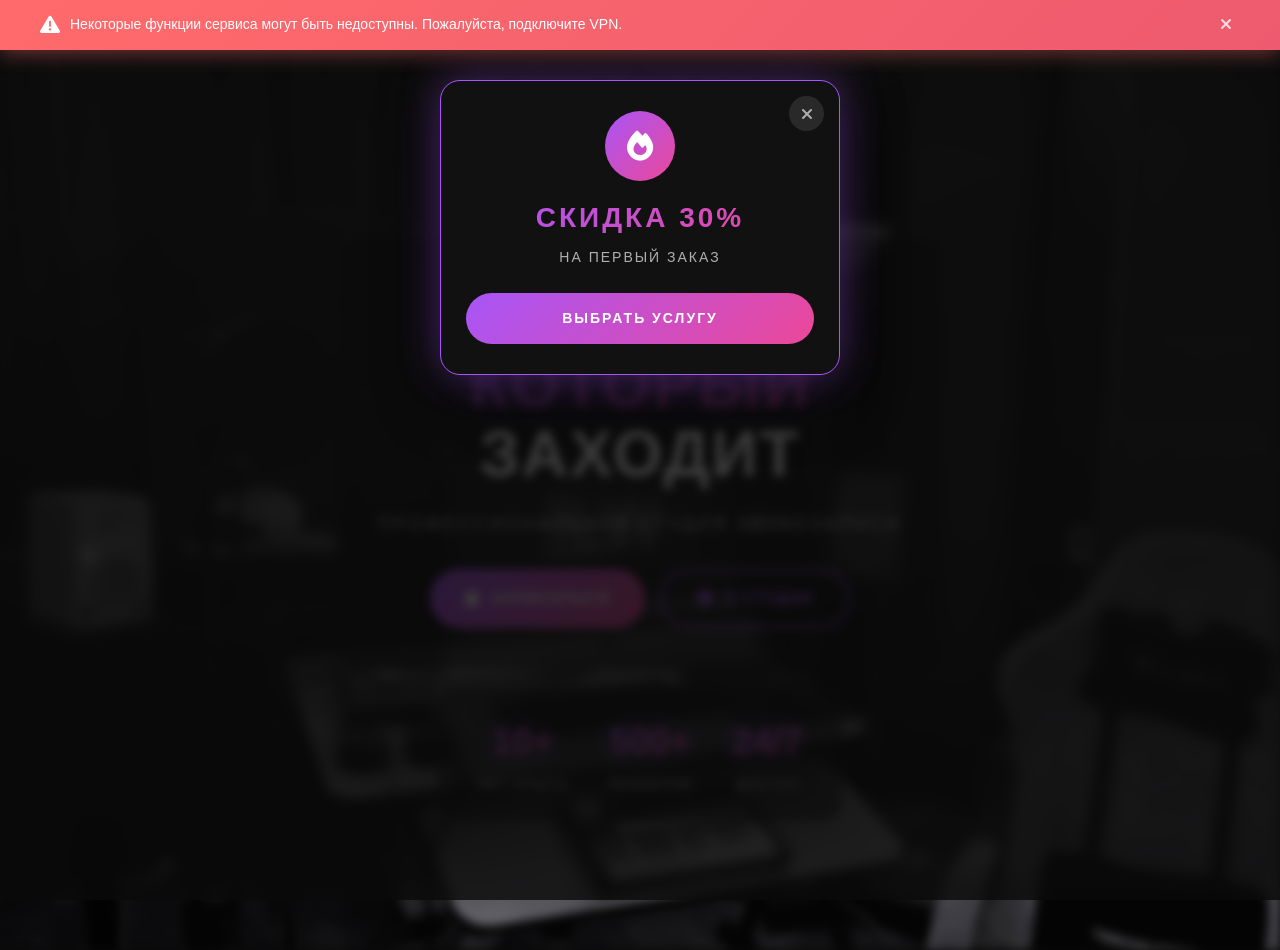
==== commit 7c0ada1d: "new admin + js + css" ====
--- a/index.html
+++ b/index.html
@@ -76,5 +76,6 @@
       </div>
     </div>
     <script src="js/telegram.js"></script>
+    <script src="js/vpn-check.js"></script>
   </body>
 </html>
--- a/css/style.css
+++ b/css/style.css
@@ -20,6 +20,89 @@
   margin: 0;
   padding: 0;
   box-sizing: border-box;
+  -webkit-tap-highlight-color: transparent;
+}
+
+/* ===== Контакты в модалке ошибки ===== */
+.error-contacts {
+  margin-top: 20px;
+  padding-top: 20px;
+  border-top: 1px solid rgba(255, 68, 68, 0.2);
+}
+
+.error-contacts-label {
+  font-size: 12px;
+  color: var(--light-gray);
+  text-transform: uppercase;
+  letter-spacing: 1px;
+  margin-bottom: 12px;
+  text-align: center;
+}
+
+.error-contacts-buttons {
+  display: grid;
+  grid-template-columns: 1fr 1fr;
+  gap: 10px;
+}
+
+.error-contact-btn {
+  display: inline-flex;
+  align-items: center;
+  justify-content: center;
+  gap: 8px;
+  padding: 12px 15px;
+  border-radius: 30px;
+  font-size: 13px;
+  font-weight: 700;
+  text-transform: uppercase;
+  letter-spacing: 1px;
+  text-decoration: none;
+  transition: all 0.3s;
+  border: 2px solid transparent;
+}
+
+.error-contact-btn i {
+  font-size: 16px;
+}
+
+.error-contact-btn.telegram {
+  background: #229ed9;
+  color: var(--white);
+}
+
+.error-contact-btn.telegram:hover {
+  background: #1e8dbf;
+  transform: translateY(-2px);
+  box-shadow: 0 5px 20px rgba(34, 158, 217, 0.4);
+}
+
+.error-contact-btn.phone {
+  background: linear-gradient(135deg, var(--accent-purple), var(--accent-pink));
+  color: var(--white);
+}
+
+.error-contact-btn.phone:hover {
+  background: linear-gradient(135deg, var(--accent-dark), var(--accent-pink));
+  transform: translateY(-2px);
+  box-shadow: var(--neon-mixed-glow);
+}
+
+/* Мобильная адаптация */
+@media (max-width: 768px) {
+  .error-contact-btn {
+    padding: 10px 12px;
+    font-size: 12px;
+  }
+
+  .error-contact-btn i {
+    font-size: 14px;
+  }
+}
+
+@media (max-width: 380px) {
+  .error-contacts-buttons {
+    grid-template-columns: 1fr;
+  }
 }
 
 body {
@@ -34,6 +117,8 @@
   color: var(--white);
   line-height: 1.6;
   overflow-x: hidden;
+  overscroll-behavior-x: none;
+  -webkit-overflow-scrolling: touch;
 }
 
 .container {
@@ -388,27 +473,45 @@
 }
 
 /* ===== Кнопки ===== */
-.back-btn {
-  position: fixed;
-  top: 20px;
-  left: 20px;
-  z-index: 100;
+.back-btn,
+.admin-back {
   display: inline-flex;
   align-items: center;
   gap: 8px;
   color: var(--white);
-  font-size: 14px;
+  font-size: 13px;
   font-weight: 600;
   padding: 10px 20px;
   background: rgba(10, 10, 10, 0.7);
   border-radius: 30px;
   border: 1px solid var(--medium-gray);
   transition: all 0.2s;
-}
-
-.back-btn:hover {
+  text-transform: uppercase;
+  letter-spacing: 1px;
+  text-decoration: none;
+}
+
+.back-btn {
+  position: fixed;
+  top: 20px;
+  left: 20px;
+  z-index: 100;
+  font-size: 14px;
+}
+
+.back-btn:hover,
+.admin-back:hover {
   border-color: var(--accent-purple);
   color: var(--accent-purple);
+}
+
+.admin-back {
+  margin-top: 14px;
+  align-self: flex-start;
+}
+
+.admin-back:hover {
+  transform: translateX(-3px);
 }
 
 .btn-book-service {
@@ -561,7 +664,6 @@
   transition: all 0.3s;
 }
 
-/* ВАЖНО: белый текст в селектах */
 .form-group select,
 .form-group select option {
   color: var(--white);
@@ -623,12 +725,63 @@
   border: 1px solid var(--accent-purple);
 }
 
-.price-summary strong {
+.price-line strong {
   font-size: 24px;
   background: linear-gradient(135deg, var(--accent-purple), var(--accent-pink));
   -webkit-background-clip: text;
   -webkit-text-fill-color: transparent;
   background-clip: text;
+}
+
+.price-right {
+  display: flex;
+  flex-direction: column;
+  align-items: flex-end;
+  gap: 4px;
+}
+
+.price-line {
+  display: flex;
+  align-items: center;
+  gap: 10px;
+}
+
+.price-old {
+  font-size: 14px;
+  color: var(--light-gray);
+  text-decoration: line-through;
+  opacity: 0.7;
+}
+
+.price-discount {
+  display: inline-flex;
+  align-items: center;
+  gap: 6px;
+  font-size: 11px;
+  font-weight: 700;
+  letter-spacing: 1px;
+  text-transform: uppercase;
+  color: var(--accent-pink);
+  background: rgba(236, 72, 153, 0.12);
+  border: 1px solid rgba(236, 72, 153, 0.35);
+  padding: 4px 10px;
+  border-radius: 20px;
+  animation: discountPulse 2s ease-in-out infinite;
+}
+
+.price-discount i {
+  font-size: 10px;
+  color: var(--accent-pink);
+}
+
+@keyframes discountPulse {
+  0%,
+  100% {
+    box-shadow: 0 0 0 rgba(236, 72, 153, 0);
+  }
+  50% {
+    box-shadow: 0 0 15px rgba(236, 72, 153, 0.4);
+  }
 }
 
 .btn-book {
@@ -757,7 +910,6 @@
   box-shadow: var(--neon-mixed-glow);
 }
 
-/* ⭐ Полностью занятая дата */
 .calendar-day.booked {
   background: rgba(255, 68, 68, 0.15);
   border-color: rgba(255, 68, 68, 0.4);
@@ -776,25 +928,6 @@
   transform: translate(-50%, -50%) rotate(-45deg);
 }
 
-/* ⭐ Частично занятая дата (точка в правом верхнем углу) */
-.calendar-day.partially-booked {
-  background: rgba(236, 72, 153, 0.15);
-  border-color: rgba(236, 72, 153, 0.4);
-}
-
-.calendar-day.partially-booked::before {
-  content: "";
-  position: absolute;
-  top: 4px;
-  right: 4px;
-  width: 6px;
-  height: 6px;
-  border-radius: 50%;
-  background: var(--accent-pink);
-  box-shadow: 0 0 8px var(--accent-pink);
-  z-index: 2;
-}
-
 /* ===== Легенда календаря ===== */
 .calendar-legend {
   display: flex;
@@ -826,23 +959,6 @@
 .calendar-legend-dot.free {
   background: var(--medium-gray);
   border: 1px solid #333;
-}
-
-.calendar-legend-dot.partial {
-  background: rgba(236, 72, 153, 0.15);
-  border: 1px solid rgba(236, 72, 153, 0.4);
-}
-
-.calendar-legend-dot.partial::before {
-  content: "";
-  position: absolute;
-  top: 2px;
-  right: 2px;
-  width: 5px;
-  height: 5px;
-  border-radius: 50%;
-  background: var(--accent-pink);
-  box-shadow: 0 0 6px var(--accent-pink);
 }
 
 .calendar-legend-dot.full {
@@ -1156,6 +1272,116 @@
   letter-spacing: 1px;
 }
 
+.time-picker-legend {
+  display: flex;
+  gap: 20px;
+  margin-bottom: 15px;
+  padding-bottom: 15px;
+  border-bottom: 1px solid var(--medium-gray);
+}
+
+.time-legend-item {
+  display: flex;
+  align-items: center;
+  gap: 8px;
+  font-size: 12px;
+  color: var(--light-gray);
+  text-transform: uppercase;
+  letter-spacing: 1px;
+}
+
+.time-legend-dot {
+  width: 12px;
+  height: 12px;
+  border-radius: 4px;
+}
+
+.time-legend-dot.free {
+  background: rgba(0, 200, 100, 0.15);
+  border: 1px solid #00c864;
+}
+
+.time-legend-dot.busy {
+  background: rgba(255, 68, 68, 0.15);
+  border: 1px solid #ff4444;
+}
+
+.time-picker-duration {
+  display: flex;
+  flex-direction: column;
+  gap: 10px;
+  padding: 14px 15px;
+  background: rgba(168, 85, 247, 0.06);
+  border: 1px solid rgba(168, 85, 247, 0.2);
+  border-radius: 14px;
+  margin-bottom: 16px;
+}
+
+.time-picker-duration-label {
+  font-size: 12px;
+  color: var(--light-gray);
+  text-transform: uppercase;
+  letter-spacing: 1.5px;
+  font-weight: 700;
+  display: flex;
+  align-items: center;
+  gap: 8px;
+}
+
+.time-picker-duration-label i {
+  color: var(--accent-purple);
+  font-size: 14px;
+}
+
+.time-picker-duration-options {
+  display: flex;
+  gap: 8px;
+  overflow-x: auto;
+  padding-bottom: 4px;
+  scrollbar-width: thin;
+  scrollbar-color: var(--accent-purple) transparent;
+}
+
+.time-picker-duration-options::-webkit-scrollbar {
+  height: 4px;
+}
+
+.time-picker-duration-options::-webkit-scrollbar-thumb {
+  background: var(--accent-purple);
+  border-radius: 2px;
+}
+
+.duration-btn {
+  flex-shrink: 0;
+  padding: 10px 18px;
+  background: rgba(255, 255, 255, 0.03);
+  border: 2px solid rgba(255, 255, 255, 0.08);
+  color: var(--light-gray);
+  border-radius: 10px;
+  font-size: 14px;
+  font-weight: 700;
+  cursor: pointer;
+  transition: all 0.25s cubic-bezier(0.4, 0, 0.2, 1);
+  letter-spacing: 0.5px;
+  white-space: nowrap;
+  min-width: 55px;
+  text-align: center;
+}
+
+.duration-btn:hover {
+  border-color: rgba(168, 85, 247, 0.4);
+  color: var(--white);
+  background: rgba(168, 85, 247, 0.08);
+}
+
+.duration-btn.active {
+  background: linear-gradient(135deg, var(--accent-purple), var(--accent-pink));
+  border-color: transparent;
+  color: var(--white);
+  box-shadow: 0 0 6px rgba(168, 85, 247, 0.5);
+  transform: scale(1.02);
+}
+
 .time-picker-grid {
   display: grid;
   grid-template-columns: repeat(auto-fill, minmax(85px, 1fr));
@@ -1170,10 +1396,12 @@
 .time-picker-grid::-webkit-scrollbar {
   width: 5px;
 }
+
 .time-picker-grid::-webkit-scrollbar-track {
   background: rgba(255, 255, 255, 0.03);
   border-radius: 3px;
 }
+
 .time-picker-grid::-webkit-scrollbar-thumb {
   background: linear-gradient(180deg, var(--accent-purple), var(--accent-pink));
   border-radius: 3px;
@@ -1185,18 +1413,21 @@
   font-size: 15px;
   font-weight: 700;
   text-align: center;
-  cursor: pointer;
   transition: all 0.25s cubic-bezier(0.4, 0, 0.2, 1);
   border: 2px solid transparent;
   letter-spacing: 1px;
   position: relative;
-  overflow: hidden;
+  display: flex;
+  align-items: center;
+  justify-content: center;
+  min-height: 52px;
 }
 
 .time-slot.free {
   background: rgba(0, 200, 100, 0.08);
   border-color: rgba(0, 200, 100, 0.25);
   color: #00e676;
+  cursor: pointer;
 }
 
 .time-slot.free:hover {
@@ -1211,13 +1442,34 @@
   transform: translateY(-1px) scale(0.98);
 }
 
+.time-slot.busy {
+  background: rgba(255, 68, 68, 0.06);
+  border-color: rgba(255, 68, 68, 0.25);
+  color: #ff6666;
+  cursor: not-allowed;
+  opacity: 0.65;
+  position: relative;
+}
+
+.time-slot.busy::after {
+  content: "";
+  position: absolute;
+  top: 50%;
+  left: 15%;
+  right: 15%;
+  height: 1.5px;
+  background: #ff4444;
+  transform: translateY(-50%) rotate(-6deg);
+  box-shadow: 0 0 8px rgba(255, 68, 68, 0.6);
+}
+
 .time-slot.selected {
   background: linear-gradient(135deg, var(--accent-purple), var(--accent-pink));
   border-color: transparent;
   color: var(--white);
   box-shadow:
-    0 0 25px rgba(168, 85, 247, 0.6),
-    0 0 50px rgba(236, 72, 153, 0.3);
+    0 0 5px rgba(168, 85, 247, 0.6),
+    0 0 10px rgba(236, 72, 153, 0.3);
   transform: scale(1.05);
   animation: timeSlotPulse 1.5s infinite;
 }
@@ -1226,13 +1478,13 @@
   0%,
   100% {
     box-shadow:
-      0 0 25px rgba(168, 85, 247, 0.6),
-      0 0 50px rgba(236, 72, 153, 0.3);
+      0 0 5px rgba(168, 85, 247, 0.6),
+      0 0 10px rgba(236, 72, 153, 0.3);
   }
   50% {
     box-shadow:
-      0 0 35px rgba(168, 85, 247, 0.9),
-      0 0 70px rgba(236, 72, 153, 0.5);
+      0 0 7px rgba(168, 85, 247, 0.9),
+      0 0 14px rgba(236, 72, 153, 0.5);
   }
 }
 
@@ -1261,6 +1513,49 @@
 .time-picker-empty span {
   font-size: 13px;
   opacity: 0.7;
+}
+
+.time-picker-done {
+  width: 100%;
+  padding: 16px;
+  margin-top: 18px;
+  background: linear-gradient(135deg, var(--accent-purple), var(--accent-pink));
+  color: var(--white);
+  border: none;
+  border-radius: 14px;
+  font-size: 16px;
+  font-weight: 700;
+  text-transform: uppercase;
+  letter-spacing: 2px;
+  cursor: pointer;
+  transition: all 0.3s;
+  display: flex;
+  align-items: center;
+  justify-content: center;
+  gap: 10px;
+  flex-shrink: 0;
+  box-shadow: 0 0 25px rgba(168, 85, 247, 0.5);
+}
+
+.time-picker-done:hover:not(:disabled) {
+  background: linear-gradient(135deg, var(--accent-dark), var(--accent-pink));
+  transform: translateY(-2px);
+  box-shadow: 0 0 35px rgba(168, 85, 247, 0.7);
+}
+
+.time-picker-done:active:not(:disabled) {
+  transform: translateY(0);
+}
+
+.time-picker-done:disabled {
+  opacity: 0.4;
+  cursor: not-allowed;
+  box-shadow: none;
+  background: var(--medium-gray);
+}
+
+.time-picker-done i {
+  font-size: 14px;
 }
 
 /* ===== Галерея-карусель ===== */
@@ -1273,6 +1568,10 @@
   display: flex;
   align-items: center;
   justify-content: center;
+  touch-action: pan-y;
+  -webkit-user-select: none;
+  user-select: none;
+  overscroll-behavior-x: contain;
 }
 
 .gallery-track {
@@ -1282,6 +1581,9 @@
   display: flex;
   align-items: center;
   justify-content: center;
+  touch-action: pan-y;
+  -webkit-user-select: none;
+  user-select: none;
 }
 
 .gallery-slide {
@@ -1346,6 +1648,9 @@
   object-fit: cover;
   display: block;
   pointer-events: none;
+  -webkit-user-drag: none;
+  user-select: none;
+  -webkit-touch-callout: none;
 }
 
 .gallery-slide-title {
@@ -1562,6 +1867,7 @@
 .photo-modal-nav.prev {
   left: 20px;
 }
+
 .photo-modal-nav.next {
   right: 20px;
 }
@@ -1652,7 +1958,6 @@
   line-height: 1.4;
 }
 
-/* ===== Текст О студии ===== */
 .about-text-wrapper {
   background: rgba(10, 10, 10, 0.5);
   border-radius: 20px;
@@ -1683,7 +1988,6 @@
   font-style: italic;
 }
 
-/* ===== Артисты ===== */
 .about-artists {
   margin: 20px 0;
   padding: 20px;
@@ -1996,6 +2300,7 @@
 .promo-overlay.active {
   display: flex;
 }
+
 .promo-overlay.closing {
   animation: promoFadeOut 0.3s ease forwards;
 }
@@ -2106,11 +2411,13 @@
     opacity: 1;
   }
 }
+
 @keyframes promoFadeOut {
   to {
     opacity: 0;
   }
 }
+
 @keyframes promoSlideDown {
   from {
     transform: translateY(-50px);
@@ -2121,6 +2428,7 @@
     opacity: 1;
   }
 }
+
 @keyframes promoPulse {
   0%,
   100% {
@@ -2235,6 +2543,119 @@
   }
 }
 
+/* ===== Уведомление об ошибке ===== */
+.error-overlay {
+  display: none;
+  position: fixed;
+  inset: 0;
+  background: rgba(10, 10, 10, 0.85);
+  backdrop-filter: blur(8px);
+  z-index: 6500;
+  align-items: center;
+  justify-content: center;
+  padding: 20px;
+  animation: promoFadeIn 0.3s ease;
+}
+
+.error-overlay.active {
+  display: flex;
+}
+
+.error-modal {
+  background: var(--dark);
+  border: 1px solid #ff4444;
+  border-radius: 20px;
+  padding: 35px 30px;
+  text-align: center;
+  width: 100%;
+  max-width: 420px;
+  box-shadow:
+    0 0 60px rgba(255, 68, 68, 0.4),
+    0 20px 60px rgba(0, 0, 0, 0.7);
+  animation: errorShake 0.4s ease;
+  position: relative;
+}
+
+.error-icon {
+  width: 80px;
+  height: 80px;
+  border-radius: 50%;
+  background: linear-gradient(135deg, #ff4444, #cc0000);
+  display: flex;
+  align-items: center;
+  justify-content: center;
+  margin: 0 auto 20px;
+  animation: errorPulse 1.5s infinite;
+}
+
+.error-icon i {
+  font-size: 38px;
+  color: var(--white);
+}
+
+.error-title {
+  font-size: 24px;
+  font-weight: 900;
+  letter-spacing: 2px;
+  text-transform: uppercase;
+  color: #ff4444;
+  margin-bottom: 12px;
+}
+
+.error-text {
+  font-size: 15px;
+  color: var(--light-gray);
+  line-height: 1.6;
+  margin-bottom: 25px;
+}
+
+.error-btn {
+  width: 100%;
+  padding: 14px;
+  background: linear-gradient(135deg, #ff4444, #cc0000);
+  color: var(--white);
+  border: none;
+  border-radius: 30px;
+  font-size: 15px;
+  font-weight: 700;
+  text-transform: uppercase;
+  letter-spacing: 2px;
+  cursor: pointer;
+  transition: all 0.3s;
+}
+
+.error-btn:hover {
+  background: linear-gradient(135deg, #ff6666, #dd0000);
+  transform: translateY(-3px);
+  box-shadow: 0 0 25px rgba(255, 68, 68, 0.7);
+}
+
+@keyframes errorShake {
+  0%,
+  100% {
+    transform: translateX(0);
+  }
+  25% {
+    transform: translateX(-8px);
+  }
+  50% {
+    transform: translateX(8px);
+  }
+  75% {
+    transform: translateX(-4px);
+  }
+}
+
+@keyframes errorPulse {
+  0%,
+  100% {
+    box-shadow: 0 0 20px rgba(255, 68, 68, 0.5);
+  }
+  50% {
+    box-shadow: 0 0 40px rgba(255, 68, 68, 0.9);
+  }
+}
+
 /* ===== Админ-панель ===== */
 .admin-page {
   padding: 100px 0;
@@ -2331,11 +2752,12 @@
 
 .admin-date-input {
   display: flex;
+  flex-direction: column;
   gap: 10px;
 }
 
 .admin-date-input input {
-  flex: 1;
+  width: 100%;
   padding: 12px 15px;
   background: var(--medium-gray);
   border: 1px solid #333;
@@ -2348,25 +2770,32 @@
 .admin-date-input input:focus {
   outline: none;
   border-color: var(--accent-purple);
+  box-shadow: 0 0 15px rgba(168, 85, 247, 0.3);
 }
 
 .admin-date-input button {
-  padding: 12px 25px;
+  width: 100%;
+  padding: 14px;
   background: linear-gradient(135deg, var(--accent-purple), var(--accent-pink));
   color: var(--white);
   border: none;
-  border-radius: 8px;
+  border-radius: 10px;
   font-size: 14px;
   font-weight: 700;
   cursor: pointer;
   text-transform: uppercase;
-  letter-spacing: 1px;
+  letter-spacing: 2px;
   transition: all 0.3s;
-  white-space: nowrap;
+  display: inline-flex;
+  align-items: center;
+  justify-content: center;
+  gap: 8px;
 }
 
 .admin-date-input button:hover {
   background: linear-gradient(135deg, var(--accent-dark), var(--accent-pink));
+  box-shadow: var(--neon-mixed-glow);
+  transform: translateY(-2px);
 }
 
 .admin-dates-list {
@@ -2539,7 +2968,6 @@
   color: var(--accent-pink);
 }
 
-/* ===== Скрытая кнопка админа ===== */
 .admin-lock {
   display: inline-flex;
   align-items: center;
@@ -2568,29 +2996,241 @@
   pointer-events: none;
 }
 
-.admin-back {
-  margin-bottom: 20px;
+.admin-remove {
+  width: 38px;
+  height: 38px;
+  border-radius: 50%;
+  background: rgba(255, 68, 68, 0.12);
+  border: 1px solid rgba(255, 68, 68, 0.35);
+  color: #ff4444;
+  cursor: pointer;
+  display: flex;
+  align-items: center;
+  justify-content: center;
+  font-size: 14px;
+  transition: all 0.3s cubic-bezier(0.4, 0, 0.2, 1);
+  flex-shrink: 0;
+}
+
+.admin-remove:hover {
+  background: #ff4444;
+  border-color: #ff4444;
+  color: var(--white);
+  transform: scale(1.1);
+  box-shadow: 0 0 20px rgba(255, 68, 68, 0.6);
+}
+
+.admin-remove:active {
+  transform: scale(0.95);
+}
+
+.admin-remove i {
+  pointer-events: none;
+}
+
+/* ===== Фильтр истории ===== */
+.admin-filter {
+  display: flex;
+  gap: 8px;
+  flex-wrap: wrap;
+}
+
+.admin-filter-btn {
+  padding: 8px 16px;
+  background: rgba(255, 255, 255, 0.03);
+  border: 1px solid var(--medium-gray);
+  color: var(--light-gray);
+  border-radius: 20px;
+  font-size: 12px;
+  font-weight: 600;
+  cursor: pointer;
+  transition: all 0.2s;
+  letter-spacing: 0.5px;
+}
+
+.admin-filter-btn:hover {
+  border-color: var(--accent-purple);
+  color: var(--white);
+}
+
+.admin-filter-btn.active {
+  background: linear-gradient(135deg, var(--accent-purple), var(--accent-pink));
+  border-color: transparent;
+  color: var(--white);
+  box-shadow: 0 0 15px rgba(168, 85, 247, 0.5);
+}
+
+.admin-history-count {
+  display: inline-block;
+  padding: 2px 10px;
+  background: linear-gradient(135deg, var(--accent-purple), var(--accent-pink));
+  border-radius: 12px;
+  font-size: 12px;
+  margin-left: 8px;
+}
+
+/* ===== История заявок ===== */
+.admin-history-list {
+  display: flex;
+  flex-direction: column;
+  gap: 12px;
+}
+
+.admin-history-item {
+  background: rgba(168, 85, 247, 0.05);
+  border: 1px solid rgba(168, 85, 247, 0.2);
+  border-radius: 12px;
+  padding: 15px;
+  transition: all 0.2s;
+}
+
+.admin-history-item:hover {
+  border-color: var(--accent-purple);
+  background: rgba(168, 85, 247, 0.1);
+}
+
+.admin-history-header {
+  display: flex;
+  justify-content: space-between;
+  align-items: center;
+  gap: 10px;
+  margin-bottom: 12px;
+  flex-wrap: wrap;
+}
+
+.admin-history-service {
+  font-size: 15px;
+  font-weight: 700;
+  color: var(--white);
+  letter-spacing: 1px;
+  display: flex;
+  align-items: center;
+  gap: 8px;
+}
+
+.admin-history-service i {
+  color: var(--accent-purple);
+}
+
+.admin-history-status {
   display: inline-flex;
   align-items: center;
+  gap: 5px;
+  padding: 4px 12px;
+  border-radius: 20px;
+  font-size: 11px;
+  font-weight: 700;
+  text-transform: uppercase;
+  letter-spacing: 1px;
+}
+
+.admin-history-status.confirmed {
+  background: rgba(0, 200, 100, 0.15);
+  color: #00c864;
+  border: 1px solid rgba(0, 200, 100, 0.4);
+}
+
+.admin-history-status.pending {
+  background: rgba(255, 165, 0, 0.15);
+  color: #ffa500;
+  border: 1px solid rgba(255, 165, 0, 0.4);
+}
+
+.admin-history-status.cancelled {
+  background: rgba(255, 68, 68, 0.15);
+  color: #ff4444;
+  border: 1px solid rgba(255, 68, 68, 0.4);
+}
+
+.admin-history-body {
+  display: flex;
+  flex-direction: column;
+  gap: 6px;
+  margin-bottom: 12px;
+}
+
+.admin-history-row {
+  font-size: 13px;
+  color: var(--light-gray);
+  display: flex;
+  align-items: center;
   gap: 8px;
-  align-self: flex-start;
-  padding: 10px 20px;
-  background: rgba(10, 10, 10, 0.7);
-  border: 1px solid var(--medium-gray);
-  border-radius: 30px;
-  color: var(--white);
+}
+
+.admin-history-row i {
+  color: var(--accent-purple);
+  width: 16px;
+  font-size: 12px;
+}
+
+.admin-history-user,
+.admin-history-phone {
+  display: inline-flex;
+  align-items: center;
+  gap: 8px;
   font-size: 13px;
-  font-weight: 600;
-  letter-spacing: 1px;
-  text-transform: uppercase;
+  color: var(--white);
   text-decoration: none;
-  transition: all 0.3s;
-}
-
-.admin-back:hover {
-  border-color: var(--accent-purple);
+  transition: all 0.2s;
+}
+
+.admin-history-user:hover,
+.admin-history-phone:hover {
   color: var(--accent-purple);
-  transform: translateX(-3px);
+}
+
+.admin-history-user i,
+.admin-history-phone i {
+  color: var(--accent-purple);
+  width: 16px;
+  font-size: 12px;
+}
+
+.admin-history-footer {
+  display: flex;
+  justify-content: space-between;
+  align-items: center;
+  gap: 10px;
+  padding-top: 12px;
+  border-top: 1px solid rgba(168, 85, 247, 0.15);
+  flex-wrap: wrap;
+}
+
+.admin-history-price {
+  font-size: 14px;
+  font-weight: 700;
+  background: linear-gradient(135deg, var(--accent-purple), var(--accent-pink));
+  -webkit-background-clip: text;
+  -webkit-text-fill-color: transparent;
+  background-clip: text;
+  display: inline-flex;
+  align-items: center;
+  gap: 6px;
+}
+
+.admin-history-date {
+  font-size: 11px;
+  color: var(--light-gray);
+  display: inline-flex;
+  align-items: center;
+  gap: 6px;
+}
+
+.admin-history-link {
+  background: linear-gradient(
+    135deg,
+    var(--accent-purple),
+    var(--accent-pink)
+  ) !important;
+  border: none !important;
+  color: var(--white) !important;
+  font-weight: 700 !important;
+  box-shadow: 0 0 20px rgba(168, 85, 247, 0.4);
+}
+
+.admin-history-link:hover {
+  transform: translateY(-2px) !important;
+  box-shadow: 0 0 30px rgba(168, 85, 247, 0.7) !important;
 }
 
 /* ===== Карта ===== */
@@ -2726,6 +3366,15 @@
     align-items: start;
   }
 
+  .booking-wrapper.no-calendar {
+    grid-template-columns: 1fr;
+    max-width: 600px;
+  }
+
+  .booking-wrapper.no-calendar .calendar-modal {
+    display: none;
+  }
+
   .calendar-modal {
     display: block;
     position: static;
@@ -2744,6 +3393,7 @@
   .calendar-close {
     display: none;
   }
+
   .calendar-toggle {
     display: none;
   }
@@ -2840,32 +3490,31 @@
     font-size: 22px;
   }
 
-  /* Карусель на мобильных — уменьшена */
   .gallery-slider {
-    height: 85vw;
+    height: 75vw;
     padding: 0;
     overflow: visible;
   }
 
   .gallery-slide {
-    width: 85vw;
-    height: 85vw;
+    width: 75vw;
+    height: 75vw;
   }
 
   .gallery-slide.pos-left {
-    transform: translate(calc(-50% - 60vw), -50%) scale(0.6);
+    transform: translate(calc(-50% - 52vw), -50%) scale(0.55);
   }
 
   .gallery-slide.pos-right {
-    transform: translate(calc(-50% + 60vw), -50%) scale(0.6);
+    transform: translate(calc(-50% + 52vw), -50%) scale(0.55);
   }
 
   .gallery-slide.pos-hidden-left {
-    transform: translate(calc(-50% - 85vw), -50%) scale(0.4);
+    transform: translate(calc(-50% - 75vw), -50%) scale(0.4);
   }
 
   .gallery-slide.pos-hidden-right {
-    transform: translate(calc(-50% + 85vw), -50%) scale(0.4);
+    transform: translate(calc(-50% + 75vw), -50%) scale(0.4);
   }
 
   .gallery-slide.pos-hidden-left,
@@ -2878,7 +3527,6 @@
     font-size: 13px;
     padding: 15px;
   }
-
   .gallery-dot {
     width: 8px;
     height: 8px;
@@ -2911,7 +3559,6 @@
     margin-top: 15px;
     padding-top: 12px;
   }
-
   .calendar-legend-item {
     font-size: 10px;
     gap: 6px;
@@ -2952,7 +3599,6 @@
   .promo-overlay {
     padding-top: 60px;
   }
-
   .promo-modal {
     padding: 25px 20px;
     border-radius: 15px;
@@ -2992,6 +3638,23 @@
     font-size: 13px;
   }
 
+  .error-modal {
+    padding: 28px 22px;
+  }
+  .error-icon {
+    width: 65px;
+    height: 65px;
+  }
+  .error-icon i {
+    font-size: 30px;
+  }
+  .error-title {
+    font-size: 20px;
+  }
+  .error-text {
+    font-size: 13px;
+  }
+
   .about-content {
     grid-template-columns: 1fr;
     gap: 30px;
@@ -3074,8 +3737,41 @@
     font-size: 11px;
     padding: 8px 15px;
   }
-
-  /* Поле даты на телефоне */
+  .admin-remove {
+    width: 34px;
+    height: 34px;
+    font-size: 13px;
+  }
+
+  .admin-filter {
+    gap: 6px;
+  }
+  .admin-filter-btn {
+    padding: 6px 12px;
+    font-size: 11px;
+  }
+  .admin-history-item {
+    padding: 12px;
+  }
+  .admin-history-service {
+    font-size: 13px;
+  }
+  .admin-history-status {
+    font-size: 10px;
+    padding: 3px 10px;
+  }
+  .admin-history-row,
+  .admin-history-user,
+  .admin-history-phone {
+    font-size: 12px;
+  }
+  .admin-history-price {
+    font-size: 13px;
+  }
+  .admin-history-date {
+    font-size: 10px;
+  }
+
   .date-input-wrapper {
     position: relative;
     display: block;
@@ -3112,7 +3808,6 @@
     background: rgba(168, 85, 247, 0.15);
   }
 
-  /* Модалка выбора времени на телефоне */
   .time-picker-overlay {
     padding: 15px;
     align-items: flex-end;
@@ -3161,6 +3856,7 @@
     padding: 14px 6px;
     font-size: 14px;
     border-radius: 10px;
+    min-height: 46px;
   }
   .time-picker-empty i {
     font-size: 38px;
@@ -3172,7 +3868,51 @@
     font-size: 11px;
   }
 
-  /* Карта */
+  .time-picker-legend {
+    gap: 12px;
+    margin-bottom: 12px;
+    padding-bottom: 12px;
+  }
+  .time-legend-item {
+    font-size: 10px;
+  }
+
+  .time-picker-duration {
+    padding: 12px 14px;
+    margin-bottom: 12px;
+  }
+  .time-picker-duration-label {
+    font-size: 11px;
+    letter-spacing: 1px;
+  }
+  .duration-btn {
+    padding: 9px 14px;
+    font-size: 13px;
+    min-width: 48px;
+  }
+
+  .time-picker-done {
+    padding: 14px;
+    font-size: 14px;
+    margin-top: 14px;
+    border-radius: 12px;
+  }
+
+  .price-line {
+    gap: 8px;
+  }
+  .price-old {
+    font-size: 13px;
+  }
+  .price-discount {
+    font-size: 10px;
+    padding: 3px 8px;
+    gap: 4px;
+  }
+  .price-discount i {
+    font-size: 9px;
+  }
+
   .map-container {
     min-height: 300px;
   }
@@ -3224,379 +3964,138 @@
   padding-top: 60px;
 }
 
-/* Легенда времени */
-.time-picker-legend {
-  display: flex;
-  gap: 20px;
-  margin-bottom: 15px;
-  padding-bottom: 15px;
-  border-bottom: 1px solid var(--medium-gray);
-}
-
-.time-legend-item {
-  display: flex;
+.gallery-slide img {
+  width: 100%;
+  height: 100%;
+  object-fit: cover;
+  display: block;
+  pointer-events: none;
+  -webkit-user-drag: none;
+  user-select: none;
+  -webkit-touch-callout: none;
+
+  /* ⭐ iOS fix для мерцания */
+  -webkit-backface-visibility: hidden;
+  backface-visibility: hidden;
+  transform: translateZ(0);
+}
+
+.photo-modal img {
+  max-width: 90%;
+  max-height: 90%;
+  object-fit: contain;
+  border-radius: 8px;
+  transition: opacity 0.15s ease;
+
+  /* ⭐ iOS fix */
+  -webkit-backface-visibility: hidden;
+  backface-visibility: hidden;
+  transform: translateZ(0);
+}
+
+.map-preview-img {
+  width: 100%;
+  height: 100%;
+  object-fit: cover;
+  display: block;
+  filter: grayscale(100%) contrast(1.2) brightness(0.7) sepia(0.3)
+    hue-rotate(220deg) saturate(3);
+  transition: all 0.4s;
+  pointer-events: none; /* ⭐ тач пройдёт на родителя */
+}
+
+/* ===== VPN BANNER ===== */
+.vpn-banner {
+  position: fixed;
+  top: 0;
+  left: 0;
+  right: 0;
+  z-index: 9999;
+  background: linear-gradient(135deg, #ff6b6b 0%, #ee5a6f 100%);
+  color: #fff;
+  padding: 12px 16px;
+  box-shadow: 0 4px 20px rgba(255, 107, 107, 0.4);
+  transform: translateY(-100%);
+  transition: transform 0.4s ease;
+}
+
+.vpn-banner.visible {
+  transform: translateY(0);
+}
+
+.vpn-banner-content {
+  display: flex;
+  align-items: center;
+  gap: 10px;
+  max-width: 1200px;
+  margin: 0 auto;
+  font-size: 14px;
+  line-height: 1.4;
+}
+
+.vpn-banner-content i.fa-exclamation-triangle {
+  font-size: 20px;
+  flex-shrink: 0;
+}
+
+.vpn-banner-content span {
+  flex: 1;
+}
+
+.vpn-banner-close {
+  background: transparent;
+  border: none;
+  color: #fff;
+  cursor: pointer;
+  padding: 4px 8px;
+  font-size: 16px;
+  opacity: 0.8;
+  transition: opacity 0.2s;
+}
+
+.vpn-banner-close:hover {
+  opacity: 1;
+}
+
+body {
+  padding-top: 0;
+  transition: padding-top 0.3s ease;
+}
+
+body:has(.vpn-banner.visible) {
+  padding-top: 50px;
+}
+
+/* ===== HISTORY SHOW ALL ===== */
+.admin-history-showall-wrap {
+  display: flex;
+  justify-content: center;
+  margin-top: 16px;
+  padding-top: 16px;
+  border-top: 1px solid rgba(255, 255, 255, 0.1);
+}
+
+.admin-history-showall {
+  display: inline-flex;
   align-items: center;
   gap: 8px;
-  font-size: 12px;
-  color: var(--light-gray);
-  text-transform: uppercase;
-  letter-spacing: 1px;
-}
-
-.time-legend-dot {
-  width: 12px;
-  height: 12px;
-  border-radius: 4px;
-}
-
-.time-legend-dot.free {
-  background: rgba(0, 200, 100, 0.15);
-  border: 1px solid #00c864;
-}
-
-.time-legend-dot.busy {
-  background: rgba(255, 68, 68, 0.15);
-  border: 1px solid #ff4444;
-}
-
-/* Слот времени */
-.time-slot {
-  padding: 16px 8px;
+  background: linear-gradient(135deg, #a855f7 0%, #ec4899 100%);
+  color: #fff;
+  border: none;
+  padding: 12px 24px;
   border-radius: 12px;
-  font-size: 15px;
-  font-weight: 700;
-  text-align: center;
-  transition: all 0.25s cubic-bezier(0.4, 0, 0.2, 1);
-  border: 2px solid transparent;
-  letter-spacing: 1px;
-  position: relative;
-}
-
-/* Свободный час */
-.time-slot.free {
-  background: rgba(0, 200, 100, 0.08);
-  border-color: rgba(0, 200, 100, 0.25);
-  color: #00e676;
+  font-size: 14px;
+  font-weight: 600;
   cursor: pointer;
-}
-
-.time-slot.free:hover {
-  background: rgba(0, 200, 100, 0.2);
-  border-color: #00e676;
-  transform: translateY(-3px);
-  box-shadow: 0 8px 20px rgba(0, 200, 100, 0.3);
-  color: #fff;
-}
-
-.time-slot.free:active {
-  transform: translateY(-1px) scale(0.98);
-}
-
-/* ⭐ Занятый час */
-.time-slot.busy {
-  background: rgba(255, 68, 68, 0.06);
-  border-color: rgba(255, 68, 68, 0.25);
-  color: #ff6666;
-  cursor: not-allowed;
-  opacity: 0.65;
-  position: relative;
-}
-
-.time-slot.busy::after {
-  content: "";
-  position: absolute;
-  top: 50%;
-  left: 15%;
-  right: 15%;
-  height: 1.5px;
-  background: #ff4444;
-  transform: translateY(-50%) rotate(-6deg);
-  box-shadow: 0 0 8px rgba(255, 68, 68, 0.6);
-}
-
-/* Выбранный час */
-.time-slot.selected {
-  background: linear-gradient(135deg, var(--accent-purple), var(--accent-pink));
-  border-color: transparent;
-  color: var(--white);
-  box-shadow:
-    0 0 25px rgba(168, 85, 247, 0.6),
-    0 0 50px rgba(236, 72, 153, 0.3);
-  transform: scale(1.05);
-  animation: timeSlotPulse 1.5s infinite;
-}
-
-@keyframes timeSlotPulse {
-  0%,
-  100% {
-    box-shadow:
-      0 0 25px rgba(168, 85, 247, 0.6),
-      0 0 50px rgba(236, 72, 153, 0.3);
-  }
-  50% {
-    box-shadow:
-      0 0 35px rgba(168, 85, 247, 0.9),
-      0 0 70px rgba(236, 72, 153, 0.5);
-  }
-}
-
-/* Мобильная адаптация */
-@media (max-width: 768px) {
-  .time-picker-legend {
-    gap: 12px;
-    margin-bottom: 12px;
-    padding-bottom: 12px;
-  }
-
-  .time-legend-item {
-    font-size: 10px;
-  }
-
-  .time-slot {
-    padding: 14px 6px;
-    font-size: 14px;
-    border-radius: 10px;
-  }
-}
-
-/* ===== Селектор количества часов в попапе ===== */
-.time-picker-duration {
-  display: flex;
-  flex-direction: column;
-  gap: 10px;
-  padding: 14px 15px;
-  background: rgba(168, 85, 247, 0.06);
-  border: 1px solid rgba(168, 85, 247, 0.2);
-  border-radius: 14px;
-  margin-bottom: 16px;
-}
-
-.time-picker-duration-label {
-  font-size: 12px;
-  color: var(--light-gray);
-  text-transform: uppercase;
-  letter-spacing: 1.5px;
-  font-weight: 700;
-  display: flex;
-  align-items: center;
-  gap: 8px;
-}
-
-.time-picker-duration-label i {
-  color: var(--accent-purple);
-  font-size: 14px;
-}
-
-.time-picker-duration-options {
-  display: flex;
-  gap: 8px;
-  overflow-x: auto;
-  padding-bottom: 4px;
-  scrollbar-width: thin;
-  scrollbar-color: var(--accent-purple) transparent;
-}
-
-.time-picker-duration-options::-webkit-scrollbar {
-  height: 4px;
-}
-
-.time-picker-duration-options::-webkit-scrollbar-thumb {
-  background: var(--accent-purple);
-  border-radius: 2px;
-}
-
-.duration-btn {
-  flex-shrink: 0;
-  padding: 10px 18px;
-  background: rgba(255, 255, 255, 0.03);
-  border: 2px solid rgba(255, 255, 255, 0.08);
-  color: var(--light-gray);
-  border-radius: 10px;
-  font-size: 14px;
-  font-weight: 700;
-  cursor: pointer;
-  transition: all 0.25s cubic-bezier(0.4, 0, 0.2, 1);
-  letter-spacing: 0.5px;
-  white-space: nowrap;
-  min-width: 55px;
-  text-align: center;
-}
-
-.duration-btn:hover {
-  border-color: rgba(168, 85, 247, 0.4);
-  color: var(--white);
-  background: rgba(168, 85, 247, 0.08);
-}
-
-.duration-btn.active {
-  background: linear-gradient(135deg, var(--accent-purple), var(--accent-pink));
-  border-color: transparent;
-  color: var(--white);
-  box-shadow: 0 0 20px rgba(168, 85, 247, 0.5);
-  transform: scale(1.05);
-}
-
-/* Мобильная адаптация */
-@media (max-width: 768px) {
-  .time-picker-duration {
-    padding: 12px 14px;
-    margin-bottom: 12px;
-  }
-
-  .time-picker-duration-label {
-    font-size: 11px;
-    letter-spacing: 1px;
-  }
-
-  .duration-btn {
-    padding: 9px 14px;
-    font-size: 13px;
-    min-width: 48px;
-  }
-}
-
-/* Кнопка удаления даты (корзина) */
-.admin-remove {
-  width: 38px;
-  height: 38px;
-  border-radius: 50%;
-  background: rgba(255, 68, 68, 0.12);
-  border: 1px solid rgba(255, 68, 68, 0.35);
-  color: #ff4444;
-  cursor: pointer;
-  display: flex;
-  align-items: center;
-  justify-content: center;
-  font-size: 14px;
-  transition: all 0.3s cubic-bezier(0.4, 0, 0.2, 1);
-  flex-shrink: 0;
-}
-
-.admin-remove:hover {
-  background: #ff4444;
-  border-color: #ff4444;
-  color: var(--white);
-  transform: scale(1.1);
-  box-shadow: 0 0 20px rgba(255, 68, 68, 0.6);
-}
-
-.admin-remove:active {
-  transform: scale(0.95);
-}
-
-.admin-remove i {
-  pointer-events: none;
-}
-
-/* Мобильная адаптация */
-@media (max-width: 768px) {
-  .admin-remove {
-    width: 34px;
-    height: 34px;
-    font-size: 13px;
-  }
-}
-
-.admin-date-input {
-  display: flex;
-  flex-direction: column;
-  gap: 10px;
-}
-
-.admin-date-input input {
-  width: 100%;
-  padding: 12px 15px;
-  background: var(--medium-gray);
-  border: 1px solid #333;
-  color: var(--white);
-  border-radius: 8px;
-  font-size: 16px;
-  letter-spacing: 1px;
-}
-
-.admin-date-input input:focus {
-  outline: none;
-  border-color: var(--accent-purple);
-  box-shadow: 0 0 15px rgba(168, 85, 247, 0.3);
-}
-
-.admin-date-input button {
-  width: 100%;
-  padding: 14px;
-  background: linear-gradient(135deg, var(--accent-purple), var(--accent-pink));
-  color: var(--white);
-  border: none;
-  border-radius: 10px;
-  font-size: 14px;
-  font-weight: 700;
-  cursor: pointer;
-  text-transform: uppercase;
-  letter-spacing: 2px;
-  transition: all 0.3s;
-  display: inline-flex;
-  align-items: center;
-  justify-content: center;
-  gap: 8px;
-}
-
-.admin-date-input button:hover {
-  background: linear-gradient(135deg, var(--accent-dark), var(--accent-pink));
-  box-shadow: var(--neon-mixed-glow);
+  transition: all 0.2s ease;
+  box-shadow: 0 4px 15px rgba(168, 85, 247, 0.3);
+}
+
+.admin-history-showall:hover {
   transform: translateY(-2px);
-}
-
-.time-slot {
-  padding: 16px 8px;
-  border-radius: 12px;
-  font-size: 15px;
-  font-weight: 700;
-  text-align: center;
-  transition: all 0.25s cubic-bezier(0.4, 0, 0.2, 1);
-  border: 2px solid transparent;
-  letter-spacing: 1px;
-  position: relative;
-  /* ⭐ Вот это — центрирует цифры */
-  display: flex;
-  align-items: center;
-  justify-content: center;
-  min-height: 52px;
-}
-@media (max-width: 768px) {
-  .time-slot {
-    padding: 14px 6px;
-    font-size: 14px;
-    border-radius: 10px;
-    min-height: 46px;
-  }
-}
-
-.admin-login .admin-back {
-  margin-bottom: 20px;
-  display: inline-flex;
-  align-items: center;
-  gap: 8px;
-  padding: 10px 20px;
-  background: rgba(10, 10, 10, 0.7);
-  border: 1px solid var(--medium-gray);
-  border-radius: 30px;
-  color: var(--white);
-  font-size: 13px;
-  font-weight: 600;
-  letter-spacing: 1px;
-  text-transform: uppercase;
-  text-decoration: none;
-  transition: all 0.3s;
-}
-
-.admin-login .admin-back:hover {
-  border-color: var(--accent-purple);
-  color: var(--accent-purple);
-  transform: translateX(-3px);
-}
-
-@media (max-width: 768px) {
-  .admin-login .admin-back {
-    font-size: 11px;
-    padding: 8px 15px;
-  }
-}
+  box-shadow: 0 6px 20px rgba(168, 85, 247, 0.5);
+}
+
+.admin-history-showall:active {
+  transform: translateY(0);
+}
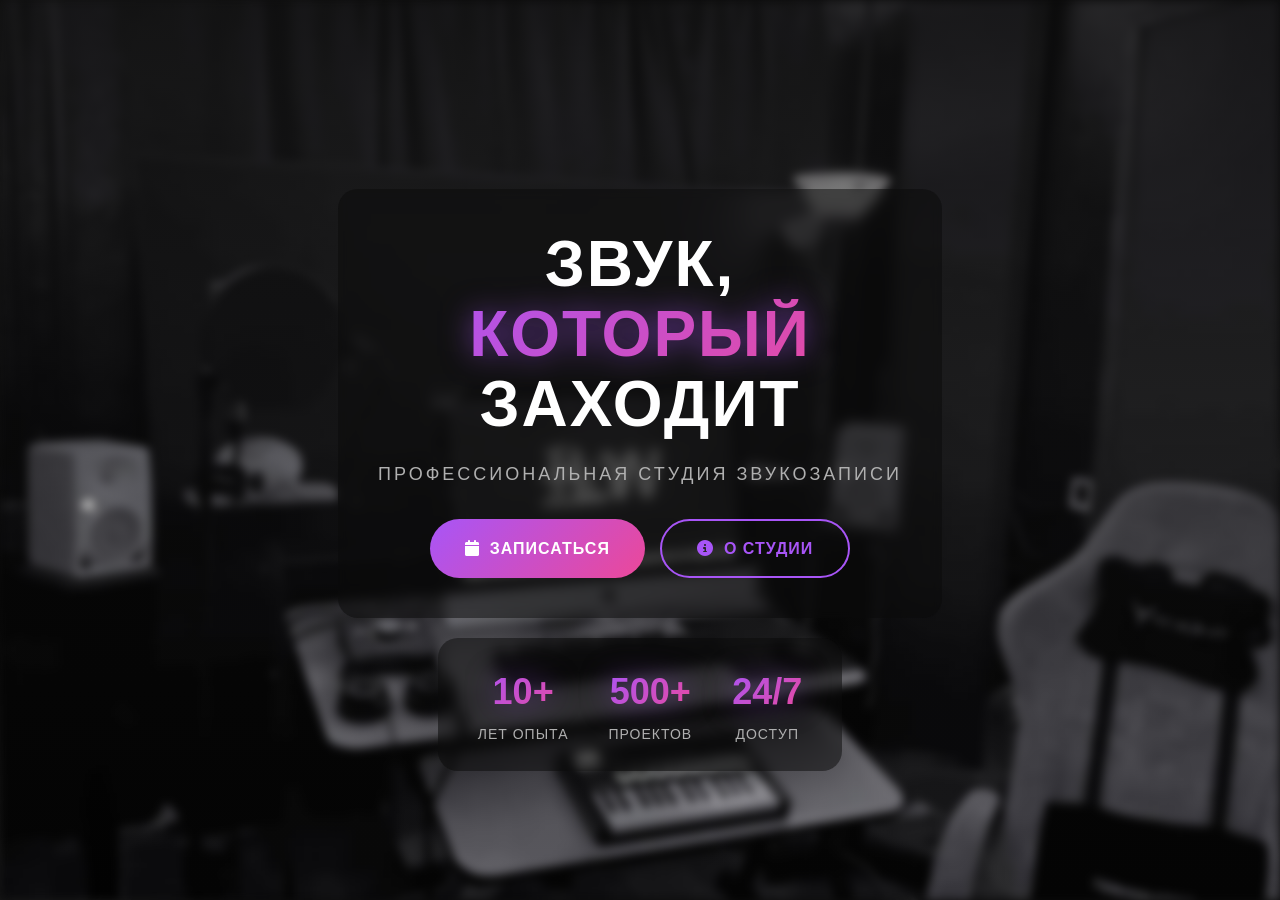
==== commit 8fc29670: "go" ====
--- a/index.html
+++ b/index.html
@@ -76,6 +76,5 @@
       </div>
     </div>
     <script src="js/telegram.js"></script>
-    <script src="js/vpn-check.js"></script>
   </body>
 </html>
--- a/css/style.css
+++ b/css/style.css
@@ -3067,6 +3067,7 @@
   border-radius: 12px;
   font-size: 12px;
   margin-left: 8px;
+  color: white;
 }
 
 /* ===== История заявок ===== */
@@ -3226,6 +3227,7 @@
   color: var(--white) !important;
   font-weight: 700 !important;
   box-shadow: 0 0 20px rgba(168, 85, 247, 0.4);
+  margin-bottom: 14px;
 }
 
 .admin-history-link:hover {
@@ -4004,59 +4006,6 @@
   pointer-events: none; /* ⭐ тач пройдёт на родителя */
 }
 
-/* ===== VPN BANNER ===== */
-.vpn-banner {
-  position: fixed;
-  top: 0;
-  left: 0;
-  right: 0;
-  z-index: 9999;
-  background: linear-gradient(135deg, #ff6b6b 0%, #ee5a6f 100%);
-  color: #fff;
-  padding: 12px 16px;
-  box-shadow: 0 4px 20px rgba(255, 107, 107, 0.4);
-  transform: translateY(-100%);
-  transition: transform 0.4s ease;
-}
-
-.vpn-banner.visible {
-  transform: translateY(0);
-}
-
-.vpn-banner-content {
-  display: flex;
-  align-items: center;
-  gap: 10px;
-  max-width: 1200px;
-  margin: 0 auto;
-  font-size: 14px;
-  line-height: 1.4;
-}
-
-.vpn-banner-content i.fa-exclamation-triangle {
-  font-size: 20px;
-  flex-shrink: 0;
-}
-
-.vpn-banner-content span {
-  flex: 1;
-}
-
-.vpn-banner-close {
-  background: transparent;
-  border: none;
-  color: #fff;
-  cursor: pointer;
-  padding: 4px 8px;
-  font-size: 16px;
-  opacity: 0.8;
-  transition: opacity 0.2s;
-}
-
-.vpn-banner-close:hover {
-  opacity: 1;
-}
-
 body {
   padding-top: 0;
   transition: padding-top 0.3s ease;
